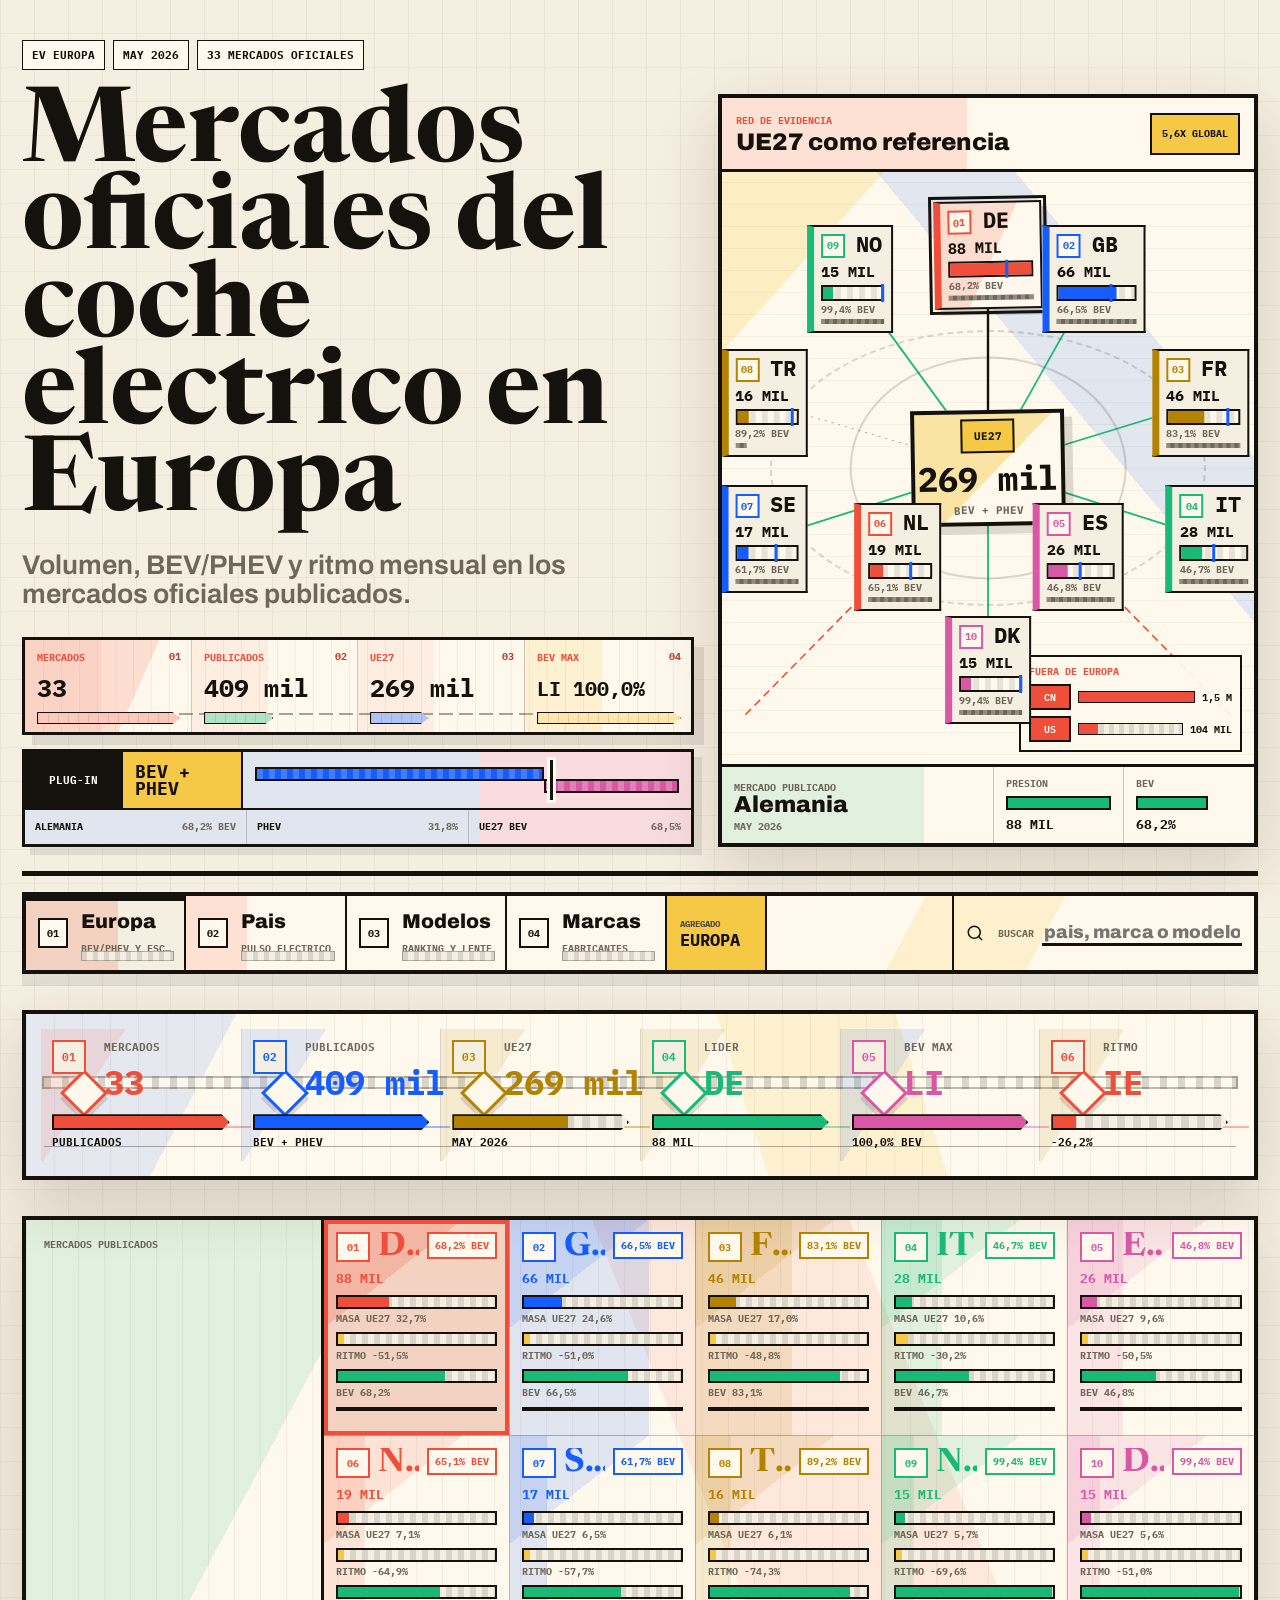
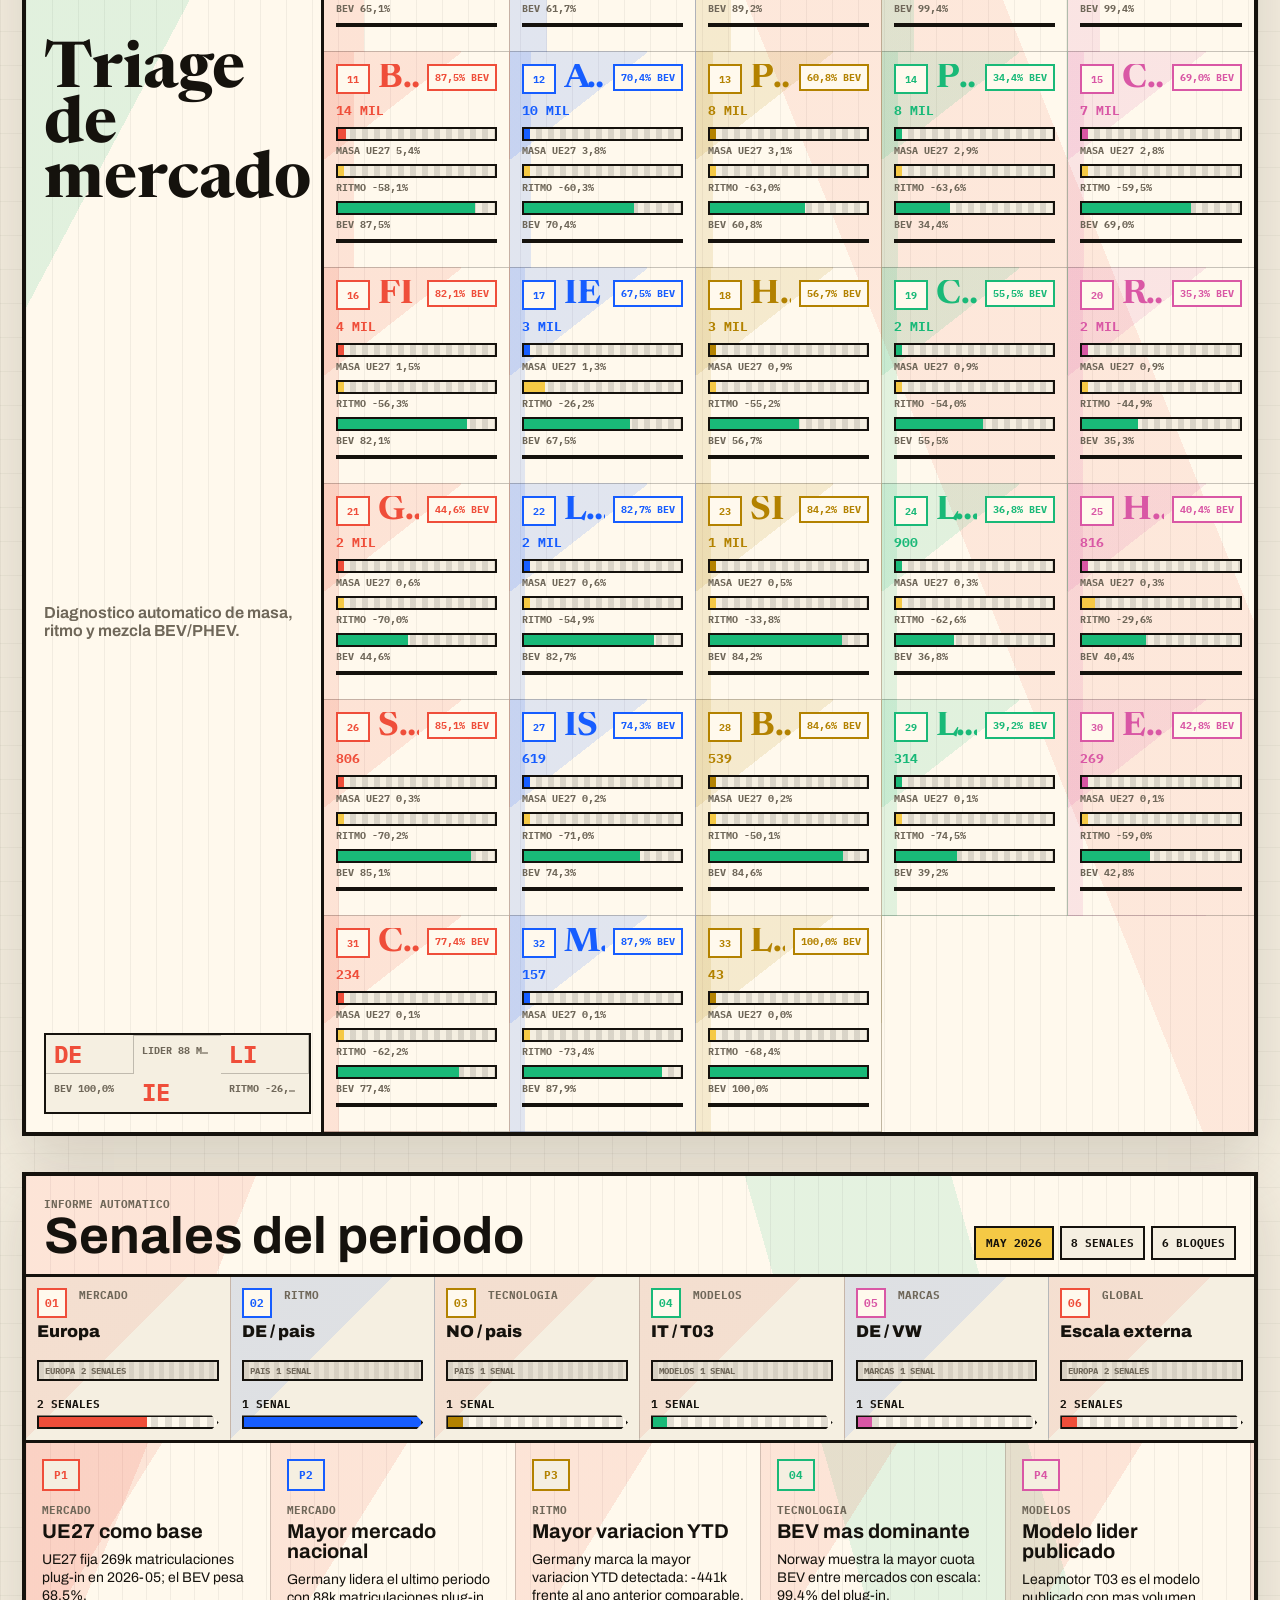
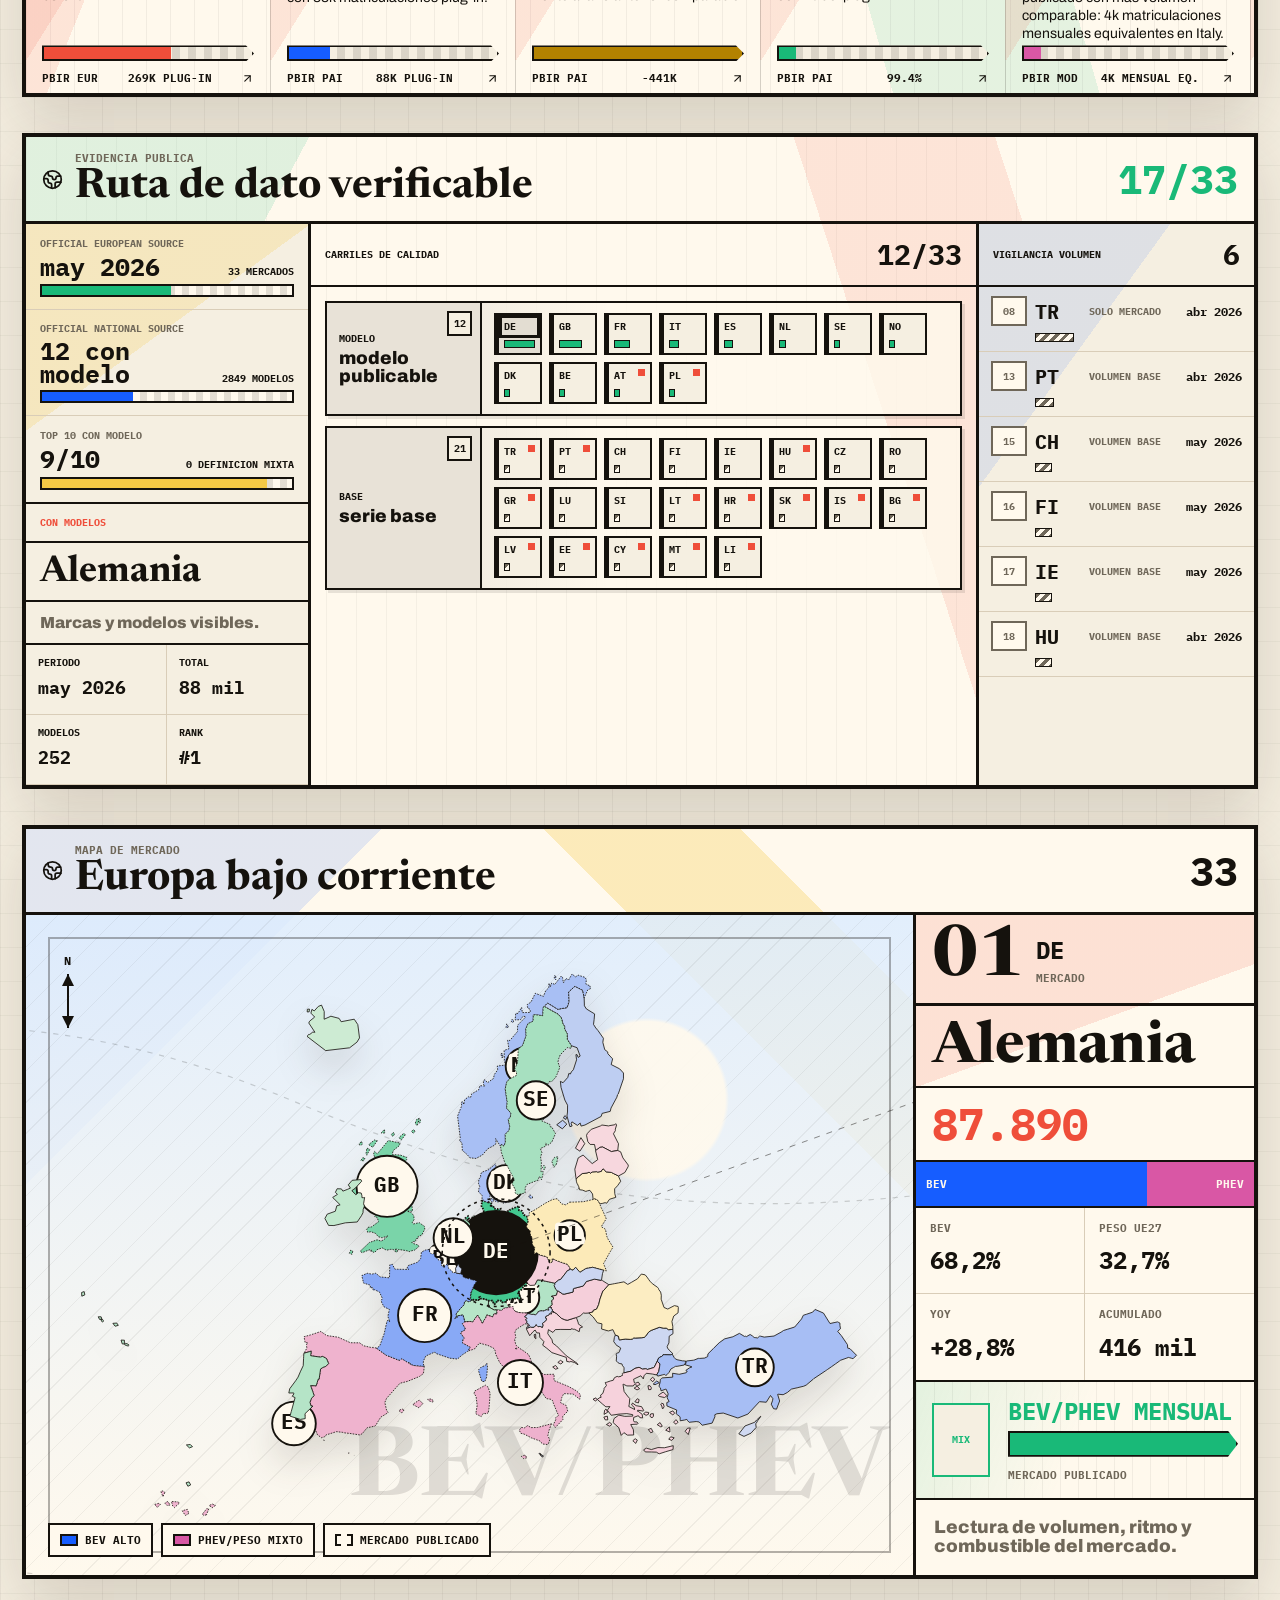
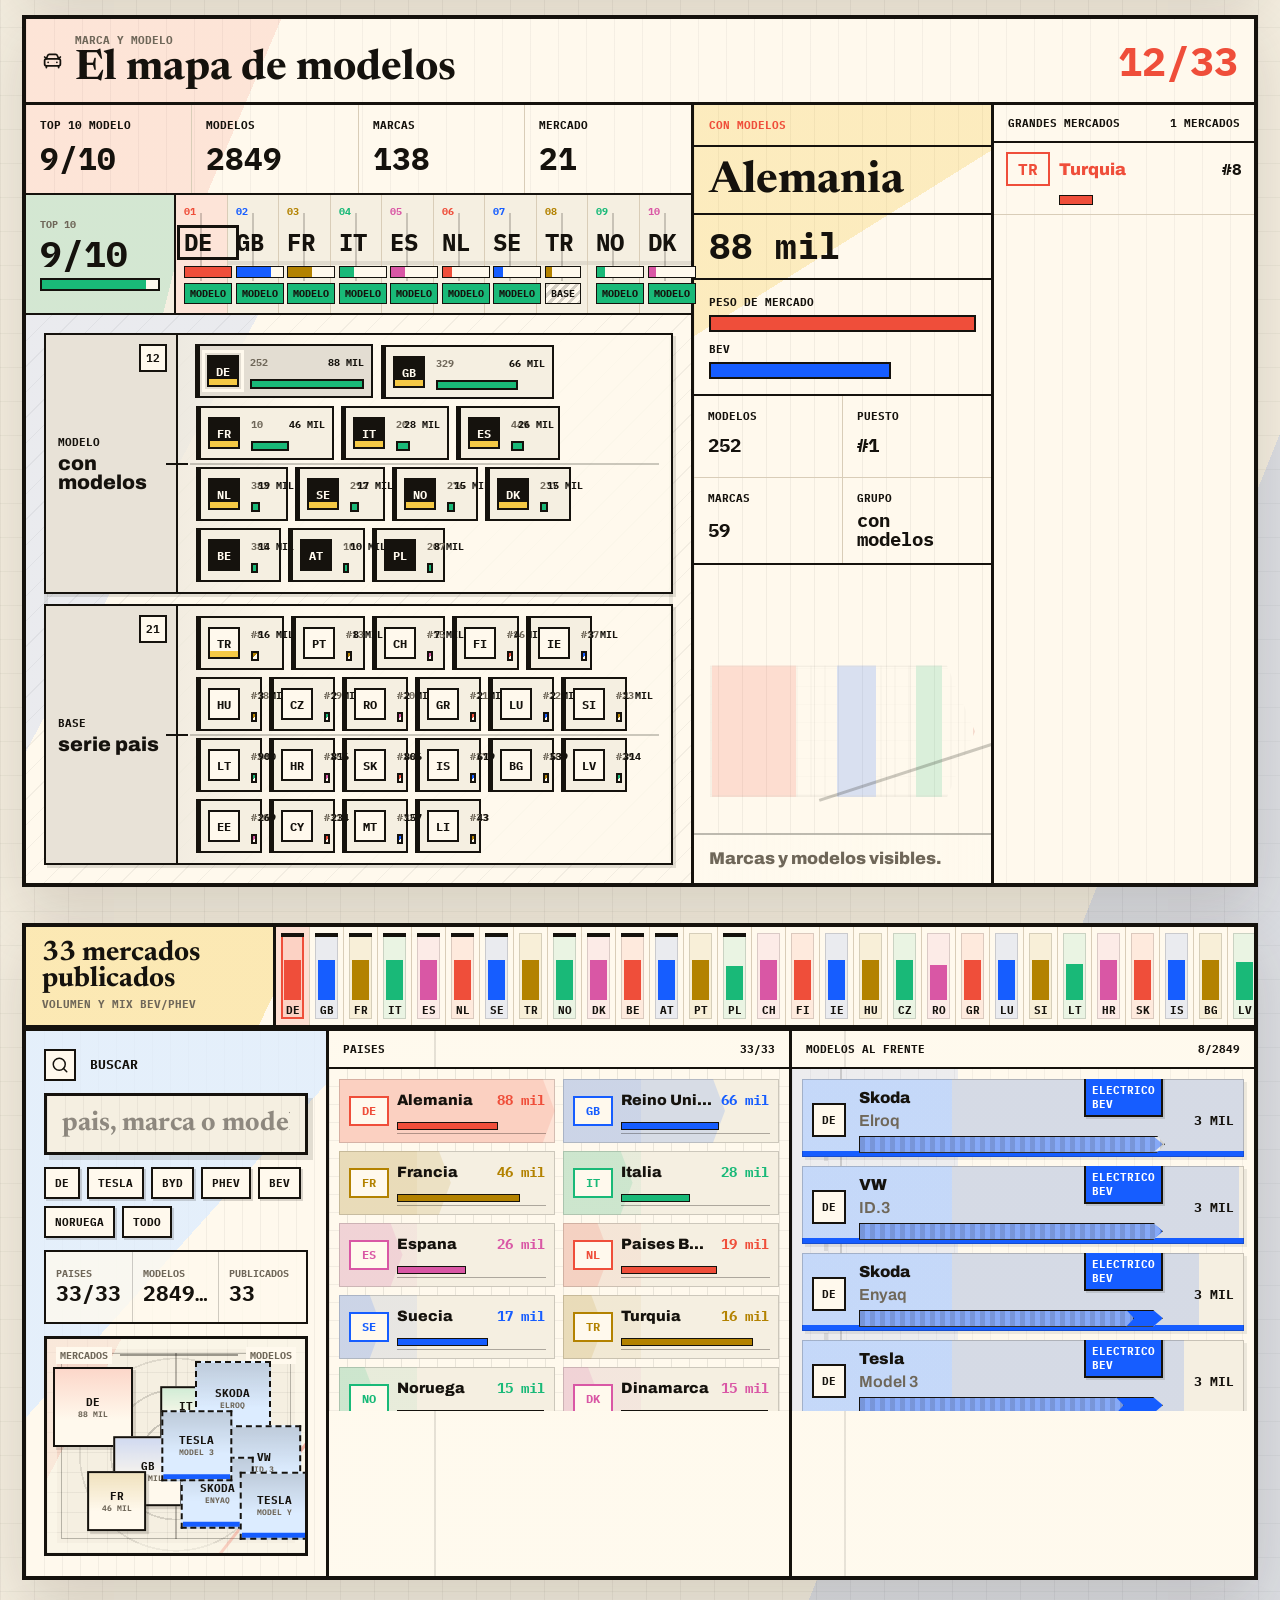
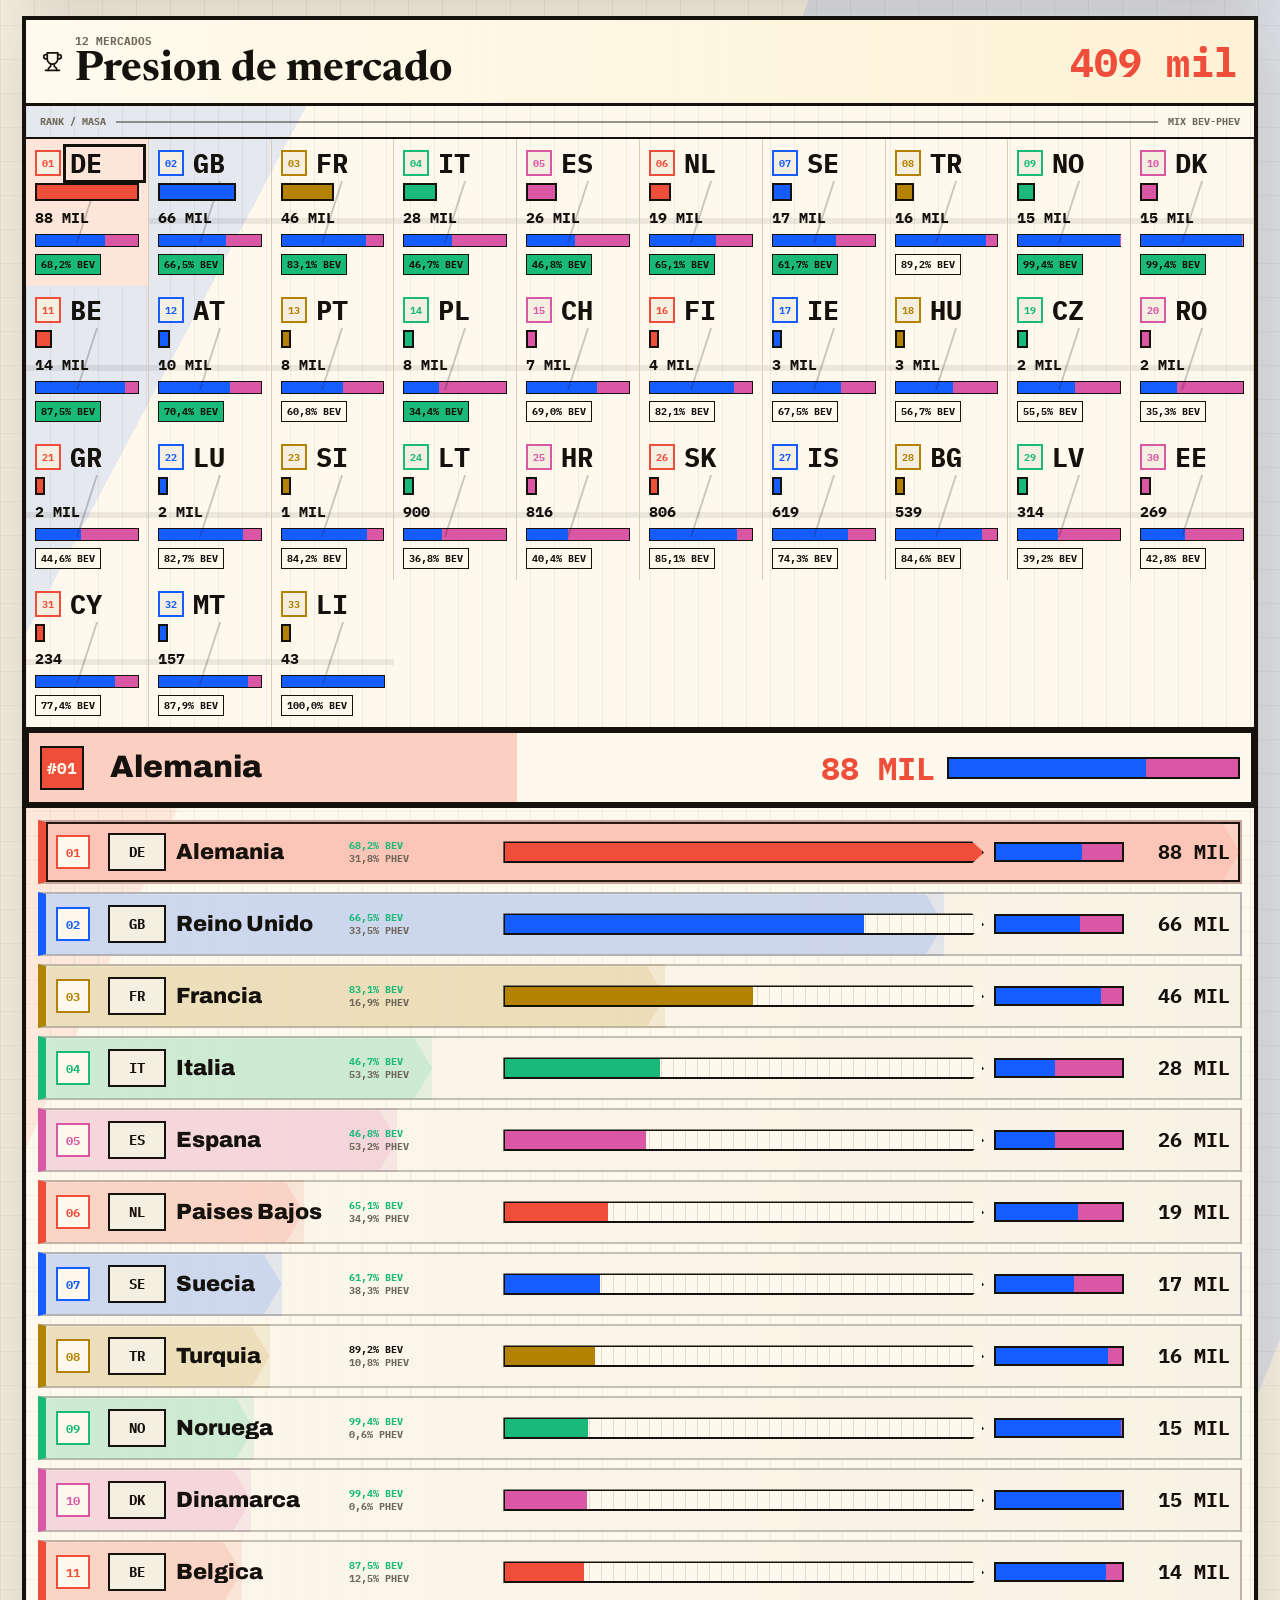
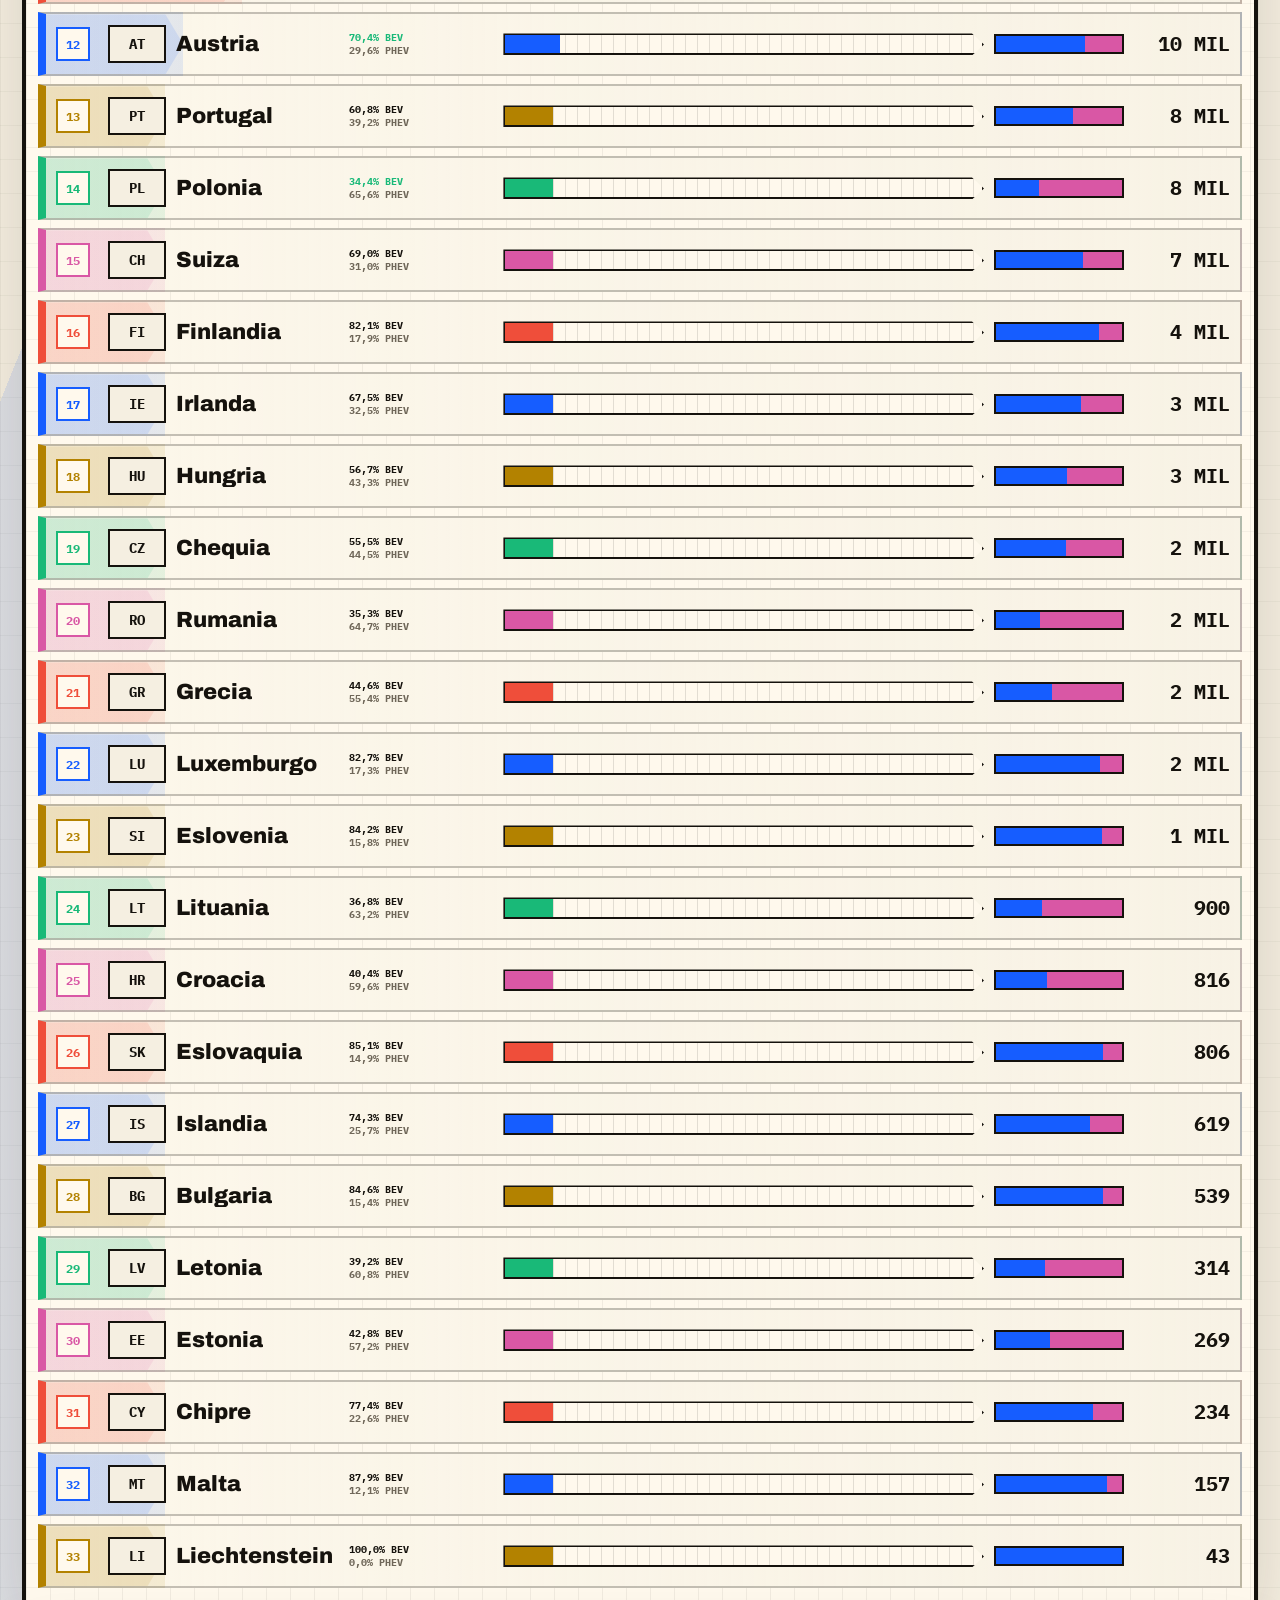
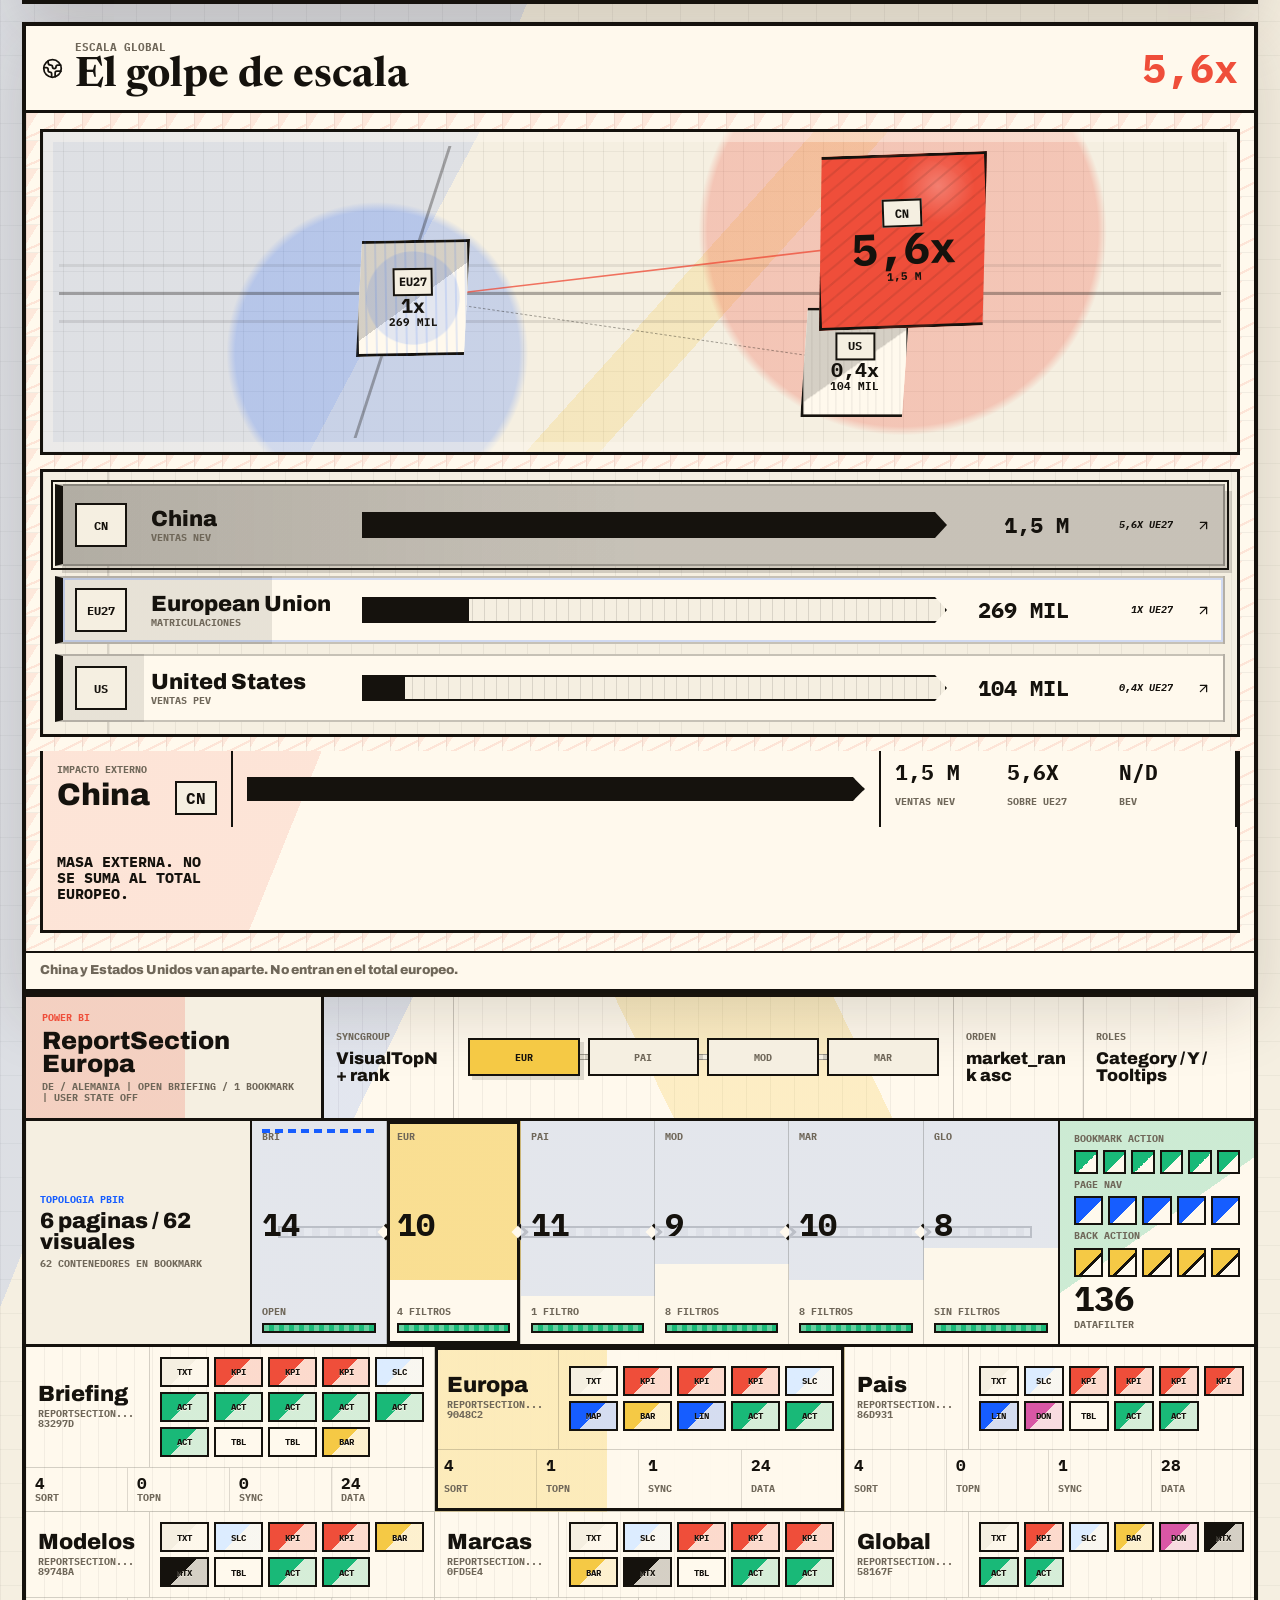
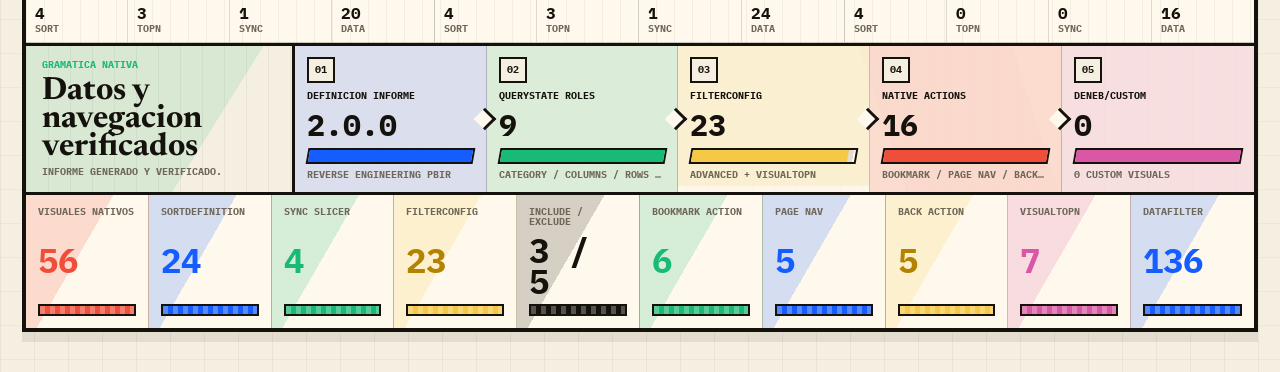
==== index.html @ 805c9f02 "Publish Electricos Europa verified static site" ====
<!doctype html>
<html lang="es">
  <head>
    <meta charset="UTF-8" />
    <meta name="viewport" content="width=device-width, initial-scale=1.0" />
    <meta
      name="description"
      content="Ranking visual de matriculaciones electricas en Europa por pais, marca, modelo y combustible."
    />
    <link rel="icon" type="image/svg+xml" href="/favicon.svg" />
    <title>Electricos Europa</title>
    <script type="module" crossorigin src="/assets/index-ty4TFEFK.js"></script>
    <link rel="stylesheet" crossorigin href="/assets/index-CCgCZ5C-.css">
  </head>
  <body>
    <div id="root"></div>
  </body>
</html>
---- assets/index-CCgCZ5C-.css ----
@import "https://fonts.googleapis.com/css2?family=Archivo:wdth,wght@78,400;88,650;100,850&family=IBM+Plex+Mono:wght@500;650&family=Newsreader:opsz,wght@6..72,700&display=swap";:root{--lightningcss-light:initial;--lightningcss-dark: ;color-scheme:light;--paper:#f5efe1;--paper-strong:#fff9ed;--ink:#15120d;--muted:#6f6759;--line:#d9cdb8;--red:#ef4e3a;--blue:#165dff;--yellow:#f5c945;--green:#19b978;--pink:#d957a5;--sky:#dcecff;--shadow:0 22px 60px #2f221229}*{box-sizing:border-box}html,body,#root{min-height:100%}html,body{overflow-x:hidden}body{background:linear-gradient(112deg, transparent 0 57%, #165dff1c 57% 74%, transparent 74%), linear-gradient(90deg, #15120d0d 1px, transparent 1px), linear-gradient(0deg, #15120d0a 1px, transparent 1px), var(--paper);min-width:320px;color:var(--ink);-webkit-font-smoothing:antialiased;background-size:auto,34px 34px,34px 34px,auto;margin:0;font-family:Archivo,Segoe UI,sans-serif}button,input{color:inherit;font:inherit}button{border-radius:0}.infographicShell{width:min(100%,1760px);margin:0 auto;padding:22px;overflow-x:hidden}.productNav{z-index:20;border:4px solid var(--ink);background:linear-gradient(90deg, #ef4e3a24 0 18%, transparent 18%), linear-gradient(118deg, transparent 0 71%, #f5c94533 71% 82%, transparent 82%), var(--paper-strong);grid-template-columns:minmax(420px,.94fr) minmax(240px,.42fr) minmax(300px,.42fr);gap:0;margin:16px 0 18px;display:grid;position:sticky;top:0;box-shadow:0 12px #15120d14}.viewSwitch,.drillPath,.navSearch{min-width:0}.viewSwitch{grid-template-columns:repeat(4,minmax(0,1fr));display:grid}.viewSwitch button,.drillPath button{border:0;border-right:2px solid var(--ink);cursor:pointer;text-align:left;background:0 0;min-width:0;position:relative}.viewSwitch button{grid-template:"num label""num brief"/34px minmax(0,1fr);align-items:center;gap:2px 9px;min-height:74px;padding:11px 12px;display:grid}.viewSwitch button:after{content:"";background:repeating-linear-gradient(90deg, #15120d1f 0 5px, transparent 5px 11px), var(--paper);border:1px solid #15120d47;height:8px;position:absolute;bottom:9px;left:55px;right:10px}.viewSwitch button.isActive{background:linear-gradient(90deg, color-mix(in srgb, var(--red) 18%, transparent) 0 58%, transparent 58%), var(--paper)}.viewSwitch button.isActive:before{content:"";background:currentColor;height:5px;position:absolute;top:0;left:0;right:0}.viewSwitch span,.viewSwitch small,.drillPath button,.navSearch span{letter-spacing:0;text-transform:uppercase;font-family:IBM Plex Mono,monospace;font-size:10px;font-weight:650}.viewSwitch span{background:var(--paper-strong);border:2px solid;grid-area:num;place-items:center;width:30px;height:30px;display:grid}.viewSwitch strong{text-overflow:ellipsis;white-space:nowrap;grid-area:label;font-size:20px;font-weight:850;line-height:.95;overflow:hidden}.viewSwitch small{color:var(--muted);text-overflow:ellipsis;white-space:nowrap;grid-area:brief;overflow:hidden}.drillPath{border-right:2px solid var(--ink);min-height:74px;display:flex;overflow-x:auto}.drillPath button{min-width:90px;max-width:210px;color:var(--muted);flex:none;align-content:center;gap:4px;padding:10px 25px 10px 13px;display:grid}.drillPath span,.drillPath strong{text-overflow:ellipsis;white-space:nowrap;min-width:0;overflow:hidden}.drillPath span{color:color-mix(in srgb, currentColor 74%, var(--paper));font-size:9px;line-height:1}.drillPath strong{color:currentColor;font-size:17px;font-weight:850;line-height:.95}.drillPath button:after{content:"";border-top:2px solid;border-right:2px solid;width:11px;height:11px;position:absolute;top:50%;right:8px;transform:translateY(-50%)rotate(45deg)}.drillPath button:last-child:after{display:none}.drillPath button.isCurrent{color:var(--ink);background:var(--yellow)}.navSearch{grid-template-columns:24px auto minmax(0,1fr);align-items:center;gap:8px;min-height:74px;padding:11px 12px;display:grid}.navSearch span{color:var(--muted)}.navSearch input{border:0;border-bottom:3px solid var(--ink);background:0 0;outline:0;width:100%;min-width:0;font-size:18px;font-weight:850}.nativeReportPlane{border:4px solid var(--ink);background:linear-gradient(116deg, color-mix(in srgb, var(--blue) 12%, transparent) 0 23%, transparent 23%), linear-gradient(64deg, transparent 0 62%, color-mix(in srgb, var(--yellow) 24%, transparent) 62% 75%, transparent 75%), repeating-linear-gradient(90deg, #15120d0e 0 1px, transparent 1px 24px), var(--paper-strong);grid-template-columns:minmax(260px,.32fr) minmax(620px,1fr);grid-template-areas:"lead rail""topology topology""grammar grammar""contract contract";gap:0;margin:0 0 18px;display:grid;overflow:hidden;box-shadow:0 10px #15120d14}.nativePlaneLead,.nativePlaneRail,.nativeTopology,.nativeGrammarChain,.nativeContractGrid{min-width:0}.nativePlaneLead{border-right:3px solid var(--ink);background:linear-gradient(90deg, color-mix(in srgb, var(--red) 19%, transparent) 0 54%, transparent 54%), var(--paper);grid-area:lead;align-content:center;gap:5px;min-height:118px;padding:14px 16px;display:grid}.nativePlaneLead span,.nativePlaneLead small,.nativePlaneRail span,.nativePlaneRail b,.nativeMetric span{letter-spacing:0;text-transform:uppercase;font-family:IBM Plex Mono,monospace;font-size:10px;font-weight:650}.nativePlaneLead span{color:var(--red)}.nativePlaneLead strong{overflow-wrap:anywhere;font-size:25px;font-weight:850;line-height:.94}.nativePlaneLead small{overflow-wrap:anywhere;color:var(--muted);line-height:1.15}.nativePlaneRail{grid-area:rail;grid-template-columns:minmax(120px,.26fr) minmax(180px,1fr) minmax(120px,.26fr) minmax(150px,.34fr);gap:0;display:grid}.nativePlaneRail>div{border-right:1px solid #15120d38;align-content:center;gap:7px;min-width:0;min-height:118px;padding:12px;display:grid}.nativePlaneRail>div:last-child{border-right:0}.nativePlaneRail span{color:var(--muted)}.nativePlaneRail strong{overflow-wrap:anywhere;white-space:normal;font-size:17px;font-weight:850;line-height:1}.nativePlaneRail>i{border-right:1px solid #15120d38;grid-template-columns:repeat(4,minmax(0,1fr));align-items:center;gap:8px;min-width:0;min-height:118px;padding:12px 14px;font-style:normal;display:grid;position:relative}.nativePlaneRail>i:before{content:"";background:repeating-linear-gradient(90deg, #15120d29 0 6px, transparent 6px 14px), var(--paper);border:1px solid #15120d5c;height:4px;position:absolute;top:50%;left:18px;right:18px;transform:translateY(-50%)}.nativePlaneRail b{z-index:1;border:2px solid var(--ink);background:var(--paper);min-height:38px;color:var(--muted);place-items:center;display:grid;position:relative}.nativePlaneRail b.isActive{background:var(--yellow);color:var(--ink);box-shadow:4px 4px #15120d21}.nativeTopology{border-top:3px solid var(--ink);background:linear-gradient(90deg, #15120d0d 0 1px, transparent 1px 26px), linear-gradient(0deg, #15120d0a 0 1px, transparent 1px 24px), var(--paper);grid-area:topology;grid-template-columns:minmax(220px,.28fr) minmax(420px,1fr) minmax(190px,.24fr);grid-template-areas:"topologyLead topologyTrack topologyActions""topologyMatrix topologyMatrix topologyMatrix";display:grid}.topologyLead,.topologyActions{align-content:center;min-width:0;min-height:122px;padding:13px 14px;display:grid}.topologyLead{border-right:2px solid var(--ink);grid-area:topologyLead;gap:6px}.topologyLead span,.topologyLead small,.topologyActions span,.topologyActions small,.topologyNode span,.topologyNode small{min-width:0;color:var(--muted);letter-spacing:0;text-transform:uppercase;font-family:IBM Plex Mono,monospace;font-size:10px;font-weight:650;line-height:1.05}.topologyLead span{color:var(--blue)}.topologyLead strong{overflow-wrap:anywhere;font-size:22px;font-weight:850;line-height:.95}.topologyTrack{border-right:2px solid var(--ink);grid-area:topologyTrack;grid-template-columns:repeat(auto-fit,minmax(76px,1fr));gap:0;min-width:0;min-height:122px;display:grid;position:relative}.topologyTrack:before{content:"";border:2px solid var(--ink);background:repeating-linear-gradient(90deg, #15120d2e 0 8px, transparent 8px 16px), var(--paper-strong);height:8px;position:absolute;top:50%;left:26px;right:26px;transform:translateY(-50%)}.topologyNode{--page-fill:50%;z-index:1;background:linear-gradient(180deg, color-mix(in srgb, var(--blue) 11%, transparent) 0 var(--page-fill), transparent var(--page-fill)), #fff9edcc;border-right:1px solid #15120d33;grid-template-rows:auto 1fr auto 10px;gap:5px;min-width:0;min-height:122px;padding:11px 10px;display:grid;position:relative}.topologyNode:last-child{border-right:0}.topologyNode.isActive{background:linear-gradient(180deg, color-mix(in srgb, var(--yellow) 54%, transparent) 0 var(--page-fill), transparent var(--page-fill)), var(--paper-strong);box-shadow:inset 0 0 0 3px var(--ink)}.topologyNode.isOpen:before{content:"";background:repeating-linear-gradient(90deg, var(--blue) 0 8px, transparent 8px 13px);height:4px;position:absolute;top:8px;left:10px;right:10px}.topologyNode strong{color:var(--ink);align-self:center;font-family:IBM Plex Mono,monospace;font-size:32px;font-weight:650;line-height:.9}.topologyNode i{border:2px solid var(--ink);background:repeating-linear-gradient(90deg, #fff9ed57 0 5px, transparent 5px 10px), var(--green);width:100%;height:10px;display:block}.topologyNode b{z-index:2;border-top:3px solid var(--ink);border-right:3px solid var(--ink);background:var(--paper-strong);width:12px;height:12px;position:absolute;top:50%;right:-6px;transform:translateY(-50%)rotate(45deg)}.topologyActions{background:linear-gradient(145deg, color-mix(in srgb, var(--green) 22%, transparent) 0 48%, transparent 48%), var(--paper-strong);grid-area:topologyActions;gap:6px}.topologyActions>div{grid-template-columns:repeat(auto-fit,minmax(14px,1fr));align-items:center;gap:5px;display:grid}.topologyActions i{aspect-ratio:1;border:2px solid var(--ink);background:linear-gradient(135deg, var(--green) 0 55%, var(--paper-strong) 55% 100%);display:block}.topologyActions .isNavigation i{background:linear-gradient(135deg, var(--blue) 0 55%, var(--paper-strong) 55% 100%)}.topologyActions .isBack i{background:linear-gradient(135deg, var(--yellow) 0 55%, var(--ink) 55% 63%, var(--paper-strong) 63% 100%)}.topologyActions strong{font-family:IBM Plex Mono,monospace;font-size:34px;font-weight:650;line-height:.92}.topologyMatrix{border-top:3px solid var(--ink);background:repeating-linear-gradient(90deg, #15120d0d 0 1px, transparent 1px 18px), var(--paper-strong);grid-area:topologyMatrix;grid-template-columns:repeat(3,minmax(0,1fr));display:grid}.topologyMatrixRow{border-bottom:1px solid #15120d38;border-right:1px solid #15120d38;grid-template-columns:minmax(124px,.4fr) minmax(180px,1fr);grid-template-areas:"label stack""signals signals";min-width:0;display:grid}.topologyMatrixRow:nth-child(3n){border-right:0}.topologyMatrixRow.isActive{background:linear-gradient(90deg, color-mix(in srgb, var(--yellow) 30%, transparent) 0 42%, transparent 42%), #fff9edf0;box-shadow:inset 0 0 0 3px var(--ink)}.matrixPageLabel{border-right:1px solid #15120d2e;grid-area:label;align-content:center;gap:4px;min-width:0;min-height:82px;padding:10px 12px;display:grid}.matrixPageLabel strong{overflow-wrap:anywhere;font-size:22px;font-weight:850;line-height:.95}.matrixPageLabel span,.matrixSignals span{overflow-wrap:anywhere;min-width:0;color:var(--muted);letter-spacing:0;text-transform:uppercase;font-family:IBM Plex Mono,monospace;font-size:10px;font-weight:650;line-height:1.05}.matrixVisualStack{grid-area:stack;grid-template-columns:repeat(auto-fit,minmax(40px,1fr));align-content:center;gap:5px;min-width:0;min-height:82px;padding:10px;display:grid}.matrixVisualStack i{--atom-color:var(--ink);border:2px solid var(--ink);background:linear-gradient(135deg, var(--atom-color) 0 48%, color-mix(in srgb, var(--atom-color) 18%, var(--paper-strong)) 48% 100%);min-width:0;min-height:30px;color:var(--ink);letter-spacing:0;text-shadow:0 1px #fff9ed9e;place-items:center;font-family:IBM Plex Mono,monospace;font-size:9px;font-style:normal;font-weight:650;line-height:1;display:grid}.matrixSignals{border-top:1px solid #15120d2e;grid-area:signals;grid-template-columns:repeat(4,minmax(0,1fr));gap:0;display:grid}.matrixSignals span{border-right:1px solid #15120d24;gap:2px;min-width:0;padding:8px 9px;display:grid}.matrixSignals span:last-child{border-right:0}.matrixSignals b{color:var(--ink);font-size:16px;line-height:.95}.nativeGrammarChain{border-top:3px solid var(--ink);background:linear-gradient(122deg, #19b97821 0 18%, transparent 18%), linear-gradient(72deg, transparent 0 69%, #ef4e3a1f 69% 81%, transparent 81%), repeating-linear-gradient(90deg, #15120d0d 0 1px, transparent 1px 22px), var(--paper);grid-area:grammar;grid-template-columns:minmax(240px,.28fr) minmax(0,1fr);display:grid}.grammarLead{border-right:3px solid var(--ink);align-content:center;gap:6px;min-width:0;min-height:132px;padding:14px 16px;display:grid}.grammarLead span,.grammarLead small,.grammarStep span,.grammarStep b,.grammarStep small{min-width:0;color:var(--muted);letter-spacing:0;text-transform:uppercase;font-family:IBM Plex Mono,monospace;font-size:10px;font-weight:650;line-height:1.05}.grammarLead span{color:var(--green)}.grammarLead strong{margin:0;font-family:Newsreader,serif;font-size:32px;line-height:.88}.grammarFlow{grid-template-columns:repeat(5,minmax(0,1fr));min-width:0;display:grid}.grammarStep{--grammar-color:var(--blue);background:linear-gradient(180deg, color-mix(in srgb, var(--grammar-color) 15%, transparent) 0 var(--grammar-fill), transparent var(--grammar-fill)), #fff9edc7;border-right:1px solid #15120d38;grid-template-rows:28px auto 1fr 16px auto;gap:6px;min-width:0;min-height:132px;padding:11px 12px;display:grid;position:relative}.grammarStep:last-child{border-right:0}.grammarStep:after{content:"";z-index:2;border-top:3px solid var(--ink);border-right:3px solid var(--ink);background:var(--paper-strong);width:13px;height:13px;position:absolute;top:50%;right:-7px;transform:translateY(-50%)rotate(45deg)}.grammarStep:last-child:after{display:none}.grammarStep.tone-blue{--grammar-color:var(--blue)}.grammarStep.tone-green{--grammar-color:var(--green)}.grammarStep.tone-yellow{--grammar-color:var(--yellow)}.grammarStep.tone-red{--grammar-color:var(--red)}.grammarStep.tone-pink{--grammar-color:var(--pink)}.grammarStep span{background:var(--paper);width:28px;height:26px;color:var(--ink);border:2px solid;place-items:center;display:grid}.grammarStep b{color:var(--ink)}.grammarStep strong{color:var(--ink);overflow-wrap:anywhere;align-self:center;font-family:IBM Plex Mono,monospace;font-size:30px;font-weight:650;line-height:.9}.grammarStep i{border:2px solid var(--ink);background:repeating-linear-gradient(90deg, #15120d1f 0 7px, transparent 7px 14px), var(--paper-strong);height:16px;display:block;transform:skew(-10deg)}.grammarStep i em{width:var(--grammar-fill);background:var(--grammar-color);height:100%;display:block}.grammarStep small{text-overflow:ellipsis;white-space:nowrap;overflow:hidden}.nativeContractGrid{border-top:3px solid var(--ink);grid-area:contract;grid-template-columns:repeat(10,minmax(0,1fr));display:grid}.nativeMetric{--metric-color:var(--red);background:linear-gradient(120deg, color-mix(in srgb, var(--metric-color) 18%, transparent) 0 44%, transparent 44%), var(--paper-strong);border-right:1px solid #15120d38;grid-template-rows:auto 1fr 12px;gap:7px;min-width:0;min-height:118px;padding:12px;display:grid;position:relative}.nativeMetric:last-child{border-right:0}.nativeMetric.tone-blue{--metric-color:var(--blue)}.nativeMetric.tone-green{--metric-color:var(--green)}.nativeMetric.tone-yellow{--metric-color:var(--yellow)}.nativeMetric.tone-pink{--metric-color:var(--pink)}.nativeMetric.tone-ink{--metric-color:var(--ink)}.nativeMetric span{overflow-wrap:anywhere;min-width:0;color:var(--muted);line-height:1.05}.nativeMetric strong{align-self:center;font-family:IBM Plex Mono,monospace;font-size:34px;font-weight:650;line-height:.92}.nativeMetric i{border:2px solid var(--ink);background:repeating-linear-gradient(90deg, #fff9ed47 0 5px, transparent 5px 10px), var(--metric-color);width:100%;height:12px}.viewStage{gap:18px;display:grid}.viewStage>*{min-width:0}.countryStudy{grid-template-columns:1fr;align-items:stretch;gap:18px;display:grid}.countryStudy .countryFocus,.countryStudy .countryBrandContext,.countryStudy .countryRouteConsole,.countryStudy .marketPulse{margin-top:0}.countryStudy .marketPulse{grid-template-columns:minmax(220px,.28fr) minmax(0,1fr) minmax(210px,.26fr)}.countryBrandContext{border:4px solid var(--ink);background:linear-gradient(112deg, color-mix(in srgb, var(--green) 14%, transparent) 0 19%, transparent 19%), linear-gradient(72deg, transparent 0 66%, color-mix(in srgb, var(--yellow) 22%, transparent) 66% 78%, transparent 78%), var(--paper-strong);grid-template-columns:minmax(230px,.26fr) minmax(260px,1fr) minmax(310px,.42fr) minmax(220px,.3fr);gap:0;display:grid;box-shadow:0 10px #15120d14}.countryBrandContext>div{border-right:2px solid var(--ink);min-width:0;padding:12px 14px}.countryBrandContext>div:last-child{border-right:0}.countryBrandContext span,.countryBrandContext b{letter-spacing:0;text-transform:uppercase;font-family:IBM Plex Mono,monospace;font-size:10px;font-weight:650}.countryBrandContext>div:first-child{grid-template-columns:minmax(0,1fr) auto;align-content:center;gap:4px 10px;display:grid}.countryBrandContext>div:first-child span{color:var(--muted);grid-column:1/-1}.countryBrandContext>div:first-child strong{text-overflow:ellipsis;white-space:nowrap;font-size:clamp(24px,2.2vw,36px);font-weight:850;line-height:.95;overflow:hidden}.countryBrandContext>div:first-child b{border:2px solid var(--ink);background:var(--paper);place-items:center;width:34px;height:34px;display:grid}.brandContextRail{align-content:center;gap:8px;display:grid}.brandContextRail i,.brandContextRail em{border:2px solid var(--ink);height:13px;display:block}.brandContextRail i{background:linear-gradient(90deg, var(--red) 0 var(--brand-share), transparent var(--brand-share)), repeating-linear-gradient(90deg, #15120d24 0 4px, transparent 4px 10px), var(--paper)}.brandContextRail em{background:linear-gradient(90deg, var(--blue) 0 var(--brand-bev), var(--pink) var(--brand-bev) 100%), var(--paper)}.brandContextStats,.brandContextSplit{align-content:center;gap:8px;display:grid}.brandContextStats{grid-template-columns:repeat(3,minmax(0,1fr))}.brandContextStats span,.brandContextSplit span{min-width:0;color:var(--muted);gap:3px;display:grid}.brandContextStats b,.brandContextSplit span{color:var(--ink)}.brandContextStats b{text-overflow:ellipsis;white-space:nowrap;font-family:Archivo,sans-serif;font-size:21px;font-weight:850;line-height:.95;overflow:hidden}.countryRouteConsole{border:4px solid var(--ink);background:linear-gradient(118deg, #165dff1f 0 18%, transparent 18%), linear-gradient(90deg, #15120d0d 1px, transparent 1px), var(--paper-strong);background-size:auto,22px 22px,auto;grid-template-columns:minmax(190px,.22fr) minmax(260px,.38fr) minmax(360px,1fr);display:grid;overflow:hidden;box-shadow:0 10px #15120d14}.countryRouteHead,.countryPowerSwitch,.countryRouteButtons{border-right:2px solid var(--ink);min-width:0;padding:12px 14px}.countryRouteButtons{border-right:0}.countryRouteHead{grid-template-columns:minmax(0,1fr) auto;align-content:center;gap:6px 10px;display:grid}.countryRouteHead span,.countryRouteHead b,.countryPowerButton span,.countryPowerButton b,.countryRouteButton span,.countryRouteButton b{letter-spacing:0;text-transform:uppercase;font-family:IBM Plex Mono,monospace;font-size:10px;font-weight:650}.countryRouteHead span{color:var(--muted);grid-column:1/-1}.countryRouteHead strong{color:var(--ink);font-size:34px;font-weight:850;line-height:.9}.countryRouteHead b{border:2px solid var(--ink);background:var(--paper);place-items:center;min-width:78px;min-height:32px;display:grid}.countryRouteConsole.isSeriesOnly .countryRouteHead b{color:var(--pink)}.countryPowerSwitch,.countryRouteButtons{grid-template-columns:1fr 1fr;gap:10px;display:grid}.countryPowerButton,.countryRouteButton{border:2px solid var(--ink);background:linear-gradient(90deg, color-mix(in srgb, currentColor 14%, transparent) 0 var(--route-fill), transparent var(--route-fill)), var(--paper);cursor:pointer;min-width:0;min-height:86px;font:inherit;text-align:left;align-content:center;gap:7px;display:grid;position:relative;overflow:hidden}.countryPowerButton{padding:10px 12px}.countryPowerButton.bev{color:var(--blue);--route-fill:var(--country-route-bev)}.countryPowerButton.phev{color:var(--pink);--route-fill:var(--country-route-phev)}.countryPowerButton.isSelected,.countryPowerButton:hover,.countryPowerButton:focus-visible,.countryRouteButton:hover,.countryRouteButton:focus-visible{outline-offset:2px;background:linear-gradient(90deg, color-mix(in srgb, currentColor 24%, transparent) 0 var(--route-fill), transparent var(--route-fill)), var(--paper-strong);outline:2px solid}.countryPowerButton i,.countryRouteButton i{width:var(--route-fill);border:2px solid var(--ink);background:currentColor;min-width:10px;height:12px;display:block}.countryPowerButton span,.countryPowerButton b{color:var(--ink)}.countryPowerButton b{font-size:16px}.countryRouteButton{--route-fill:0%;color:var(--green);padding:10px 14px}.countryRouteButton.models{--route-fill:var(--country-route-models)}.countryRouteButton.brand{color:var(--red);--route-fill:var(--country-route-brand)}.countryRouteButton:disabled{cursor:default;opacity:.58}.countryRouteButton:disabled:hover,.countryRouteButton:disabled:focus-visible{background:var(--paper);outline:0}.countryRouteButton strong{min-width:0;color:var(--ink);text-overflow:ellipsis;white-space:nowrap;font-size:26px;font-weight:850;line-height:.95;overflow:hidden}.countryRouteButton b{color:var(--muted)}.heroStrip{border-bottom:5px solid var(--ink);grid-template-columns:minmax(0,1fr) minmax(540px,.74fr);align-items:stretch;gap:24px;padding:18px 0 24px;display:grid}.heroStrip.isCompact{grid-template-columns:1fr;padding-bottom:18px}.heroStrip.isCompact .heroCopy{align-content:start;min-height:0;padding:26px 0 4px}.heroStrip.isCompact .heroCopy h1{max-width:940px;font-size:74px;line-height:.86}.heroStrip.isCompact .heroCopy p{max-width:700px;font-size:22px}.heroStrip.isCompact .heroMission{max-width:720px;margin-top:20px}.heroStrip.isCompact .powertrainGate{max-width:720px}.heroStrip.isCompact .heroVisual{display:none}.heroStrip.isCompact .atlasCore{width:108px;height:108px}.heroStrip.isCompact .heroNumber strong{font-size:48px}.heroKicker{flex-wrap:wrap;grid-column:1/-1;gap:8px;display:flex}.heroKicker span,.sectionHead p,.heroNumber small,.heroNumber span,.focusTop,.focusBottom small,.modelIntro span,.trainBadge,.worldRow small,.tapeHead,.modelShare,.finderRow span,.finderRow i,.finderRow strong{letter-spacing:0;text-transform:uppercase;font-family:IBM Plex Mono,monospace;font-size:11px;font-weight:650}.heroKicker span{border:1px solid var(--ink);background:var(--paper-strong);padding:7px 9px}.mobileViewRail{display:none}.heroCopy{align-content:end;min-height:520px;display:grid}.heroCopy h1{letter-spacing:0;max-width:980px;margin:0;font-family:Newsreader,serif;font-size:104px;font-weight:700;line-height:.84}.heroCopy p{max-width:740px;color:var(--muted);margin:20px 0 0;font-size:27px;font-weight:650;line-height:1.08}.heroMission{counter-reset:mission;border:3px solid var(--ink);background:linear-gradient(114deg, #ef4e3a29 0 19%, transparent 19%), repeating-linear-gradient(90deg, #15120d0e 0 1px, transparent 1px 18px), var(--paper-strong);grid-template-columns:repeat(4,minmax(0,1fr));width:min(100%,820px);margin-top:28px;display:grid;position:relative;overflow:hidden;box-shadow:10px 10px #15120d1a}.heroMission:before{content:"";background:repeating-linear-gradient(90deg,#15120d61 0 14px,#0000 14px 20px);height:2px;position:absolute;bottom:17px;left:14px;right:14px}.heroMission div{counter-increment:mission;background:linear-gradient(90deg, color-mix(in srgb, var(--red) 7%, transparent) 0 46%, transparent 46%);border-right:1px solid #15120d2e;grid-template-rows:auto 1fr 10px;gap:6px;min-height:92px;padding:11px 12px 10px;display:grid;position:relative}.heroMission div:before{content:"0" counter(mission);color:color-mix(in srgb, var(--red) 74%, var(--ink));font-family:IBM Plex Mono,monospace;font-size:10px;font-weight:650;position:absolute;top:10px;right:10px}.heroMission div:after{content:"";z-index:1;border:1px solid var(--ink);background:repeating-linear-gradient(90deg, #15120d1a 0 1px, transparent 1px 10px), color-mix(in srgb, var(--red) 28%, var(--paper-strong));clip-path:polygon(0 0,calc(100% - 8px) 0,100% 50%,calc(100% - 8px) 100%,0 100%);width:100%;height:10px;display:block;position:relative}.heroMission div:nth-child(2):after{background:repeating-linear-gradient(90deg, #15120d1a 0 1px, transparent 1px 10px), color-mix(in srgb, var(--green) 34%, var(--paper-strong));width:48%}.heroMission div:nth-child(3):after{background:repeating-linear-gradient(90deg, #15120d1a 0 1px, transparent 1px 10px), color-mix(in srgb, var(--blue) 34%, var(--paper-strong));width:40%}.heroMission div:nth-child(4):after{background:repeating-linear-gradient(90deg, #15120d1a 0 1px, transparent 1px 10px), color-mix(in srgb, var(--yellow) 38%, var(--paper-strong))}.heroMission div:last-child{background:linear-gradient(90deg, color-mix(in srgb, var(--yellow) 16%, transparent) 0 46%, transparent 46%);border-right:0}.heroMission span,.heroMission strong{font-family:IBM Plex Mono,monospace;font-weight:650}.heroMission span{color:var(--red);text-transform:uppercase;font-size:10px}.heroMission strong{z-index:1;color:var(--ink);text-overflow:ellipsis;white-space:nowrap;align-self:center;font-size:25px;line-height:.95;position:relative;overflow:hidden}.heroMission div:last-child strong{white-space:normal;font-size:20px;line-height:1.05}.powertrainGate{border:3px solid var(--ink);background:linear-gradient(90deg, color-mix(in srgb, var(--blue) 13%, transparent) 0 var(--gate-bev), color-mix(in srgb, var(--pink) 18%, transparent) var(--gate-bev) 100%), var(--paper-strong);grid-template-columns:minmax(86px,.22fr) minmax(120px,.24fr) minmax(180px,1fr);align-items:stretch;gap:0;width:min(100%,820px);margin-top:14px;display:grid;overflow:hidden;box-shadow:8px 8px #15120d17}.gateTag,.powertrainGate>strong,.gateReadout span{letter-spacing:0;text-transform:uppercase;min-width:0;font-family:IBM Plex Mono,monospace;font-weight:650}.gateTag{border-right:2px solid var(--ink);background:var(--ink);color:var(--paper-strong);place-items:center;font-size:11px;display:grid}.powertrainGate>strong{border-right:2px solid var(--ink);background:var(--yellow);align-content:center;padding:11px 12px;font-size:18px;line-height:.95;display:grid}.gateRail{align-content:center;min-height:54px;padding:11px 12px;display:grid;position:relative}.gateRail:before{content:"";top:8px;bottom:8px;left:var(--gate-eu);background:var(--ink);width:3px;box-shadow:0 0 0 3px var(--paper-strong);position:absolute}.gateRail i,.gateRail b{border:2px solid var(--ink);height:14px;display:block}.gateRail i{width:var(--gate-bev);background:repeating-linear-gradient(90deg, #fff9ed33 0 6px, transparent 6px 12px), var(--blue);min-width:12px}.gateRail b{width:calc(100% - var(--gate-bev));background:repeating-linear-gradient(90deg, #fff9ed40 0 6px, transparent 6px 12px), var(--pink);justify-self:end;min-width:12px;margin-top:-2px}.gateReadout{border-top:2px solid var(--ink);grid-column:1/-1;grid-template-columns:repeat(3,minmax(0,1fr));display:grid}.gateReadout span{min-height:34px;color:var(--muted);border-right:1px solid #15120d33;justify-content:space-between;align-items:center;gap:10px;padding:8px 10px;font-size:10px;line-height:1.05;display:flex}.gateReadout span:last-child{border-right:0}.gateReadout b{color:var(--ink);text-overflow:ellipsis;white-space:nowrap;overflow:hidden}.heroVisual{min-height:520px;position:relative}.evidenceConstellation{border:4px solid var(--ink);background:linear-gradient(132deg, color-mix(in srgb, var(--yellow) 25%, transparent) 0 19%, transparent 19%), linear-gradient(50deg, transparent 0 62%, color-mix(in srgb, var(--blue) 12%, transparent) 62% 74%, transparent 74%), repeating-linear-gradient(0deg, #15120d0b 0 1px, transparent 1px 22px), var(--paper-strong);height:100%;min-height:520px;box-shadow:var(--shadow);grid-template-rows:auto minmax(334px,1fr) auto;display:grid;position:relative;overflow:hidden}.constellationHeader{z-index:2;border-bottom:3px solid var(--ink);background:linear-gradient(90deg, color-mix(in srgb, var(--red) 14%, transparent) 0 46%, transparent 46%), var(--paper-strong);grid-template-columns:minmax(0,1fr) auto;align-items:center;gap:12px;min-height:74px;padding:12px 14px;display:grid;position:relative}.constellationHeader div{gap:4px;min-width:0;display:grid}.constellationHeader span,.constellationHeader b,.constellationNode span,.constellationNode b,.constellationNode small,.externalMassDock span,.externalMassDock strong,.externalMassDock b,.constellationReadout span,.constellationReadout small,.readoutGauge b{letter-spacing:0;text-transform:uppercase;font-family:IBM Plex Mono,monospace;font-size:10px;font-weight:650}.constellationHeader span{color:var(--red)}.constellationHeader strong{overflow-wrap:anywhere;font-size:24px;font-weight:850;line-height:.95}.constellationHeader b{border:2px solid var(--ink);background:var(--yellow);min-height:42px;color:var(--ink);white-space:nowrap;place-items:center;padding:8px 10px;display:grid}.constellationField{min-height:334px;position:relative;overflow:hidden}.constellationLinks{pointer-events:none;width:100%;height:100%;position:absolute;inset:0}.constellationLinks line{stroke:#15120d52;stroke-width:1.1px;vector-effect:non-scaling-stroke}.constellationLinks line.isRich{stroke:var(--green);stroke-width:1.8px}.constellationLinks line.isGate{stroke:var(--yellow);stroke-dasharray:5 4}.constellationLinks line.isBase,.constellationLinks line.isReady{stroke-dasharray:2 5}.constellationLinks line.isSelected{stroke:var(--ink);stroke-width:2.4px;stroke-dasharray:none}.constellationLinks line.isExternal{stroke:var(--red);stroke-dasharray:8 5;stroke-width:1.6px}.constellationRing{pointer-events:none;border:2px solid #15120d29;border-radius:50%;position:absolute;top:50%;left:50%;transform:translate(-50%,-50%)}.constellationRing.ringOne{aspect-ratio:1.24;width:52%}.constellationRing.ringTwo{aspect-ratio:1.58;border-style:dashed;width:82%}.constellationCore{z-index:2;border:4px solid var(--ink);background:linear-gradient(135deg, color-mix(in srgb, var(--yellow) 44%, transparent) 0 54%, transparent 54%), var(--paper-strong);place-items:center;width:154px;min-height:116px;display:grid;position:absolute;top:50%;left:50%;transform:translate(-50%,-50%)rotate(-1deg);box-shadow:8px 8px #15120d24}.constellationCore span,.constellationCore small{letter-spacing:0;text-transform:uppercase;font-family:IBM Plex Mono,monospace;font-size:11px;font-weight:650}.constellationCore span{border:2px solid var(--ink);background:var(--yellow);place-items:center;width:54px;height:34px;display:grid}.constellationCore strong{font-family:IBM Plex Mono,monospace;font-size:34px;font-weight:650;line-height:.9}.constellationCore small{color:var(--muted)}.constellationNode{left:var(--x);top:var(--y);z-index:3;width:var(--node-size);border:2px solid var(--ink);background:var(--paper);min-width:78px;min-height:76px;color:var(--tone,var(--red));cursor:pointer;text-align:left;border-left:7px solid;grid-template-rows:auto auto 16px auto;grid-template-columns:28px minmax(0,1fr);gap:4px 7px;padding:7px;transition:box-shadow .16s,transform .16s;display:grid;position:absolute;transform:translate(-50%,-50%)}.constellationNode:hover,.constellationNode.isSelected{background:linear-gradient(115deg, color-mix(in srgb, currentColor 17%, transparent) 0 52%, transparent 52%), var(--paper-strong);transform:translate(-50%,-50%)rotate(-1deg);box-shadow:6px 6px #15120d29}.constellationNode.isSelected{outline:3px solid var(--ink);outline-offset:2px}.constellationNode span{background:var(--paper-strong);color:currentColor;border:2px solid;place-items:center;width:24px;height:24px;display:grid}.constellationNode strong{min-width:0;color:var(--ink);text-overflow:ellipsis;font-family:IBM Plex Mono,monospace;font-size:22px;font-weight:650;line-height:.9;overflow:hidden}.constellationNode b{color:var(--ink);grid-column:1/-1;font-size:15px}.constellationNode i{border:2px solid var(--ink);background:repeating-linear-gradient(90deg, #15120d1a 0 6px, transparent 6px 12px), var(--paper-strong);grid-column:1/-1;height:16px;display:block;position:relative}.constellationNode i em{width:var(--market);background:currentColor;height:100%;display:block}.constellationNode i u{top:-3px;bottom:-3px;left:var(--bev);background:var(--blue);width:3px;text-decoration:none;position:absolute}.constellationNode small{color:var(--muted);grid-column:1/-1;line-height:1;position:relative}.constellationNode small:after{content:"";width:var(--model-gate);background:repeating-linear-gradient(90deg,#fff9ed40 0 4px,#0000 4px 8px),currentColor;height:5px;margin-top:4px;display:block}.constellationNode.isGate small:after{background:repeating-linear-gradient(135deg, var(--ink) 0 2px, var(--yellow) 2px 7px)}.externalMassDock{z-index:2;border:2px solid var(--ink);background:#fff9edeb;gap:6px;width:min(230px,42%);padding:8px;display:grid;position:absolute;bottom:12px;right:12px}.externalMassDock>span{color:var(--red)}.externalMassDock div{grid-template-columns:42px minmax(0,1fr) auto;align-items:center;gap:7px;min-width:0;display:grid}.externalMassDock strong{border:2px solid var(--ink);background:var(--red);min-height:26px;color:var(--paper-strong);place-items:center;display:grid}.externalMassDock i{border:1px solid var(--ink);background:linear-gradient(90deg, var(--red) 0 var(--global-mass), transparent var(--global-mass)), repeating-linear-gradient(90deg, #15120d1c 0 5px, transparent 5px 10px), var(--paper);height:12px;display:block}.externalMassDock b{color:var(--ink)}.constellationReadout{z-index:3;border-top:3px solid var(--ink);background:linear-gradient(90deg, color-mix(in srgb, currentColor 13%, transparent) 0 38%, transparent 38%), var(--paper-strong);color:var(--green);grid-template-columns:minmax(0,1fr) minmax(130px,.42fr) minmax(130px,.42fr);gap:0;display:grid;position:relative}.constellationReadout.isGate{color:#b38200}.constellationReadout.isBase,.constellationReadout.isReady{color:var(--red)}.constellationReadout>div{border-right:1px solid #15120d38;min-width:0;padding:10px 12px}.constellationReadout>div:last-child{border-right:0}.constellationReadout span,.constellationReadout small{color:var(--muted)}.constellationReadout strong{min-width:0;color:var(--ink);text-overflow:ellipsis;white-space:nowrap;font-size:23px;font-weight:850;line-height:.95;display:block;overflow:hidden}.readoutGauge{align-content:center;gap:6px;display:grid}.readoutGauge i{border:2px solid var(--ink);background:currentColor;height:14px;display:block}.readoutGauge b{color:var(--ink);font-size:13px}.marketAtlas{border:4px solid var(--ink);background:linear-gradient(135deg, #f5c9453d 0 20%, transparent 20%), linear-gradient(48deg, transparent 0 58%, #165dff1a 58% 64%, transparent 64%), repeating-linear-gradient(0deg, #15120d09 0 1px, transparent 1px 22px), var(--paper-strong);height:100%;min-height:520px;box-shadow:var(--shadow);grid-template-rows:auto auto repeat(10,minmax(0,1fr));gap:7px;padding:14px;display:grid;position:relative;overflow:hidden}.atlasCore{border:3px solid var(--ink);background:var(--paper-strong);grid-template-columns:60px minmax(0,1fr) auto;align-items:center;gap:10px;min-height:66px;padding:10px 12px;display:grid;box-shadow:6px 6px #15120d24}.atlasCore span{border:2px solid var(--ink);background:var(--yellow);place-items:center;min-height:42px;display:grid}.atlasCore span,.atlasCore small,.atlasNode span,.atlasAxis span,.atlasSplit{text-transform:uppercase;font-family:IBM Plex Mono,monospace;font-size:11px;font-weight:650}.atlasCore strong{font-family:IBM Plex Mono,monospace;font-size:38px;font-weight:650;line-height:.9}.atlasCore small{justify-self:end}.atlasAxis{min-height:26px;color:var(--muted);grid-template-columns:auto minmax(0,1fr) auto;align-items:center;gap:10px;display:grid}.atlasAxis i{background:#15120d5c;height:2px}.atlasNode{background:var(--paper);min-width:0;min-height:36px;color:var(--tone,var(--red));cursor:pointer;border:2px solid #15120dbd;border-left:6px solid;grid-template-columns:34px 44px minmax(76px,.54fr) minmax(116px,1fr) 52px 72px;align-items:center;gap:9px;padding:5px 8px;transition:background .16s,transform .16s;display:grid}.atlasNode:hover,.atlasNode.isSelected{background:linear-gradient(90deg, color-mix(in srgb, currentColor 14%, transparent) 0 var(--atlas-volume), transparent var(--atlas-volume)), var(--paper-strong);transform:translate(-2px)}.atlasRank,.atlasCode,.atlasValue{font-family:IBM Plex Mono,monospace;font-weight:650}.atlasRank{background:var(--paper-strong);color:currentColor;border:2px solid;place-items:center;width:28px;height:24px;display:grid}.atlasCode{color:var(--ink);text-align:center;font-size:17px}.atlasName{color:var(--ink);text-overflow:ellipsis;white-space:nowrap;font-size:14px;line-height:1;overflow:hidden}.atlasVolume{border:2px solid var(--ink);background:repeating-linear-gradient(90deg, #15120d14 0 7px, transparent 7px 14px), var(--paper-strong);height:16px;display:block}.atlasVolume em{width:var(--atlas-volume);background:currentColor;height:100%;display:block}.atlasSplit{border:1px solid var(--ink);background:var(--paper-strong);height:14px;display:flex}.atlasSplit i,.atlasSplit b{height:100%;display:block}.atlasSplit i{width:var(--atlas-bev);background:var(--blue)}.atlasSplit b{width:calc(100% - var(--atlas-bev));background:var(--pink)}.atlasValue{color:var(--ink);justify-self:end;font-size:17px;font-weight:650}.heroNumber{z-index:4;border:3px solid var(--ink);background:var(--yellow);gap:5px;min-width:260px;padding:16px;display:grid;position:absolute;bottom:22px;right:22px;transform:rotate(-1.1deg)}.heroNumber strong{font-family:IBM Plex Mono,monospace;font-size:64px;font-weight:650;line-height:.9}.intelligenceStrip{border:4px solid var(--ink);background:linear-gradient(118deg, #165dff1c 0 16%, transparent 16%), linear-gradient(72deg, transparent 0 58%, #f5c9452e 58% 72%, transparent 72%), repeating-linear-gradient(90deg, #15120d0f 0 1px, transparent 1px 28px), var(--paper-strong);box-shadow:var(--shadow);grid-template-columns:repeat(6,minmax(0,1fr));gap:0;margin-top:18px;padding:15px;display:grid;position:relative;overflow:hidden}.intelligenceStrip:before{content:"";background:repeating-linear-gradient(90deg,#15120d29 0 7px,#0000 7px 18px),#fffaeed1;border:2px solid #15120d47;height:9px;position:absolute;top:62px;left:16px;right:16px}.intelligenceStrip:after{content:"";background:#15120d52;height:1px;position:absolute;bottom:29px;left:18px;right:18px}.intelligenceStrip div{background:linear-gradient(122deg, color-mix(in srgb, currentColor 12%, transparent) 0 30%, transparent 30%);border-left:1px solid #15120d29;grid-template:"node label""node value"minmax(42px,1fr)"rail rail"18px"sub sub"/42px minmax(0,1fr);align-items:end;gap:5px 10px;min-height:132px;padding:11px 11px 12px;display:grid;position:relative}.intelligenceStrip div:first-child{border-left:0}.intelligenceStrip div:before{content:"";z-index:0;background:var(--paper-strong);border:3px solid;width:28px;height:28px;position:absolute;top:47px;left:26px;transform:rotate(45deg);box-shadow:4px 4px #15120d24}.intelligenceStrip div:after{content:"";z-index:0;opacity:.42;background:currentColor;height:2px;position:absolute;bottom:33px;left:54px;right:-10px}.intelligenceStrip em,.intelligenceStrip span,.intelligenceStrip small{letter-spacing:0;text-transform:uppercase;font-family:IBM Plex Mono,monospace;font-size:11px;font-weight:650}.intelligenceStrip em{z-index:1;background:var(--paper);color:currentColor;border:2px solid;grid-area:node;align-self:start;place-items:center;width:34px;height:34px;font-style:normal;display:grid;position:relative}.intelligenceStrip span{z-index:1;color:var(--muted);grid-area:label;position:relative}.intelligenceStrip strong{z-index:1;white-space:nowrap;grid-area:value;align-self:center;font-family:IBM Plex Mono,monospace;font-size:34px;font-weight:650;line-height:.88;position:relative}.intelligenceStrip i{z-index:1;border:2px solid var(--ink);background:repeating-linear-gradient(90deg, #15120d1f 0 8px, transparent 8px 16px), var(--paper);clip-path:polygon(0 0,calc(100% - 8px) 0,100% 50%,calc(100% - 8px) 100%,0 100%);grid-area:rail;height:16px;display:block;position:relative}.intelligenceStrip i b{width:var(--fill);background:currentColor;height:100%;display:block}.intelligenceStrip small{z-index:1;color:var(--ink);grid-area:sub;position:relative}.marketTriage{border:4px solid var(--ink);background:linear-gradient(118deg, #19b97821 0 18%, transparent 18%), linear-gradient(68deg, transparent 0 64%, #ef4e3a1a 64% 78%, transparent 78%), repeating-linear-gradient(90deg, #15120d0e 0 1px, transparent 1px 26px), var(--paper-strong);box-shadow:var(--shadow);grid-template-columns:minmax(250px,.32fr) minmax(0,1fr);gap:0;margin-top:18px;display:grid;overflow:hidden}.triageLead{border-right:3px solid var(--ink);align-content:space-between;gap:14px;min-height:288px;padding:18px;display:grid}.triageLead span,.triageLead b,.triageMarket span,.triageMarket b,.triageMarket em,.triageAxis small{letter-spacing:0;text-transform:uppercase;font-family:IBM Plex Mono,monospace;font-size:10px;font-weight:650}.triageLead span{color:var(--muted)}.triageLead h2{max-width:9ch;margin:0;font-family:Newsreader,serif;font-size:clamp(46px,5vw,76px);line-height:.86}.triageLead p{max-width:30ch;color:var(--muted);margin:0;font-size:16px;font-weight:650;line-height:1.08}.triageLead>div{border:2px solid var(--ink);background:var(--paper);grid-template-columns:repeat(3,minmax(0,1fr));display:grid}.triageLead strong,.triageLead b{text-overflow:ellipsis;white-space:nowrap;min-width:0;padding:8px;overflow:hidden}.triageLead strong{color:var(--red);border-right:1px solid #15120d3d;font-family:IBM Plex Mono,monospace;font-size:24px;line-height:.95}.triageLead b{color:var(--muted);border-top:1px solid #15120d3d}.triageLead strong:nth-of-type(3){border-right:0}.triageField{grid-template-columns:repeat(5,minmax(0,1fr));min-width:0;display:grid}.triageMarket{background:linear-gradient(142deg, color-mix(in srgb, currentColor 13%, transparent) 0 30%, transparent 30%), linear-gradient(90deg, color-mix(in srgb, currentColor 13%, transparent) 0 var(--triage-volume), transparent var(--triage-volume)), transparent;text-align:left;cursor:pointer;border:1px solid #15120d3d;border-top:0;border-left:0;grid-template:"rank code token""mass mass mass""axes axes axes"minmax(92px,1fr)"split split split"16px/34px minmax(0,1fr) auto;gap:8px;min-width:0;min-height:144px;padding:12px;display:grid;position:relative}.triageMarket:nth-child(5n){border-right:0}.triageMarket:hover,.triageMarket:focus-visible,.triageMarket.isSelected{background:linear-gradient(142deg, color-mix(in srgb, currentColor 22%, transparent) 0 30%, transparent 30%), linear-gradient(90deg, color-mix(in srgb, currentColor 18%, transparent) 0 var(--triage-volume), transparent var(--triage-volume)), var(--paper)}.triageMarket.isSelected{box-shadow:inset 0 0 0 4px}.triageMarket:focus-visible{outline:3px solid var(--ink);outline-offset:-7px}.triageMarket span{background:var(--paper-strong);border:2px solid;grid-area:rank;place-items:center;height:30px;display:grid}.triageMarket strong{text-overflow:ellipsis;white-space:nowrap;grid-area:code;font-family:Newsreader,serif;font-size:35px;line-height:.85;overflow:hidden}.triageMarket>b{text-overflow:ellipsis;white-space:nowrap;grid-area:mass;align-self:end;font-size:13px;overflow:hidden}.triageMarket em{background:var(--paper-strong);color:currentColor;border:2px solid;grid-area:token;justify-self:end;padding:5px 6px;font-style:normal}.triageAxes{grid-area:axes;align-self:end;gap:7px;display:grid}.triageAxis{grid-template-columns:minmax(0,1fr);gap:3px;font-style:normal;display:grid}.triageAxis u{border:2px solid var(--ink);background:repeating-linear-gradient(90deg, #15120d1f 0 6px, transparent 6px 12px), var(--paper);height:14px;text-decoration:none;display:block}.triageAxis u:before{content:"";background:currentColor;height:100%;display:block}.triageAxis.volume u:before{width:var(--triage-eu)}.triageAxis.pace u:before{width:var(--triage-pace);background:var(--yellow)}.triageAxis.depth u:before{width:var(--triage-depth);background:var(--green)}.triageAxis small{color:var(--muted);text-overflow:ellipsis;white-space:nowrap;overflow:hidden}.triageSplit{border:2px solid var(--ink);background:var(--paper);grid-area:split;display:flex}.triageSplit i,.triageSplit b{height:100%;display:block}.triageSplit i{width:var(--triage-bev);background:var(--blue)}.triageSplit b{width:var(--triage-phev);background:var(--pink)}.executiveBriefing{border:4px solid var(--ink);background:linear-gradient(112deg, #ef4e3a1f 0 16%, transparent 16%), linear-gradient(74deg, transparent 0 63%, #25bd841f 63% 78%, transparent 78%), repeating-linear-gradient(90deg, #15120d0e 0 1px, transparent 1px 24px), var(--paper-strong);box-shadow:var(--shadow);margin-top:18px;overflow:hidden}.briefingHead{border-bottom:3px solid var(--ink);grid-template-columns:minmax(0,1fr) auto;align-items:end;gap:16px;padding:18px 18px 14px;display:grid}.briefingHead span,.briefingHead strong,.briefingHead b,.briefingChapter em,.briefingChapter span,.briefingChapter small{letter-spacing:0;text-transform:uppercase;font-family:IBM Plex Mono,monospace;font-size:11px;font-weight:650}.briefingHead span{color:var(--muted)}.briefingHead h2{margin:2px 0 0;font-size:clamp(28px,4vw,54px);line-height:.92}.briefingHead strong{border:2px solid var(--ink);background:var(--yellow);color:var(--ink);padding:8px 10px}.briefingHeadMeters{flex-wrap:wrap;justify-content:flex-end;gap:6px;display:flex}.briefingHeadMeters b{border:2px solid var(--ink);background:var(--paper);place-items:center;min-height:34px;padding:7px 9px;display:grid}.briefingRoute{border-bottom:3px solid var(--ink);background:linear-gradient(90deg, #15120d0d 0 1px, transparent 1px 22px), var(--paper);grid-template-columns:repeat(auto-fit,minmax(148px,1fr));display:grid}.briefingChapter{background:linear-gradient(135deg, color-mix(in srgb, currentColor 10%, transparent) 0 44%, transparent 44%), transparent;min-width:0;min-height:152px;color:inherit;cursor:pointer;text-align:left;border:0;border-right:1px solid #15120d33;grid-template:"num section"30px"target target"minmax(32px,auto)"pbir pbir""signal signal"minmax(24px,1fr)"rail rail"14px/34px minmax(0,1fr);gap:5px 8px;padding:11px;display:grid;position:relative}.briefingChapter:last-child{border-right:0}.briefingChapter:hover,.briefingChapter:focus-visible{background:linear-gradient(135deg, color-mix(in srgb, currentColor 18%, transparent) 0 48%, transparent 48%), var(--paper-strong)}.briefingChapter:focus-visible{z-index:2;outline:3px solid var(--blue);outline-offset:-5px}.briefingChapter em{background:var(--paper-strong);color:currentColor;border:2px solid;grid-area:num;place-items:center;width:30px;height:30px;font-style:normal;display:grid}.briefingChapter span{min-width:0;color:var(--muted);text-overflow:ellipsis;white-space:nowrap;grid-area:section;overflow:hidden}.briefingChapter strong{min-width:0;color:var(--ink);text-overflow:ellipsis;white-space:normal;-webkit-line-clamp:2;-webkit-box-orient:vertical;grid-area:target;font-size:17px;font-weight:850;line-height:1.05;display:-webkit-box;overflow:hidden}.briefingChapter i{border:2px solid var(--ink);background:repeating-linear-gradient(90deg, #15120d1f 0 7px, transparent 7px 14px), var(--paper-strong);clip-path:polygon(0 0,calc(100% - 7px) 0,100% 50%,calc(100% - 7px) 100%,0 100%);grid-area:rail;height:14px;display:block}.briefingChapter i b{width:var(--chapter-fill);background:currentColor;height:100%;display:block}.briefingChapter small{color:var(--ink);grid-area:signal;align-self:end;line-height:1.05}.briefingPbirStation{border:2px solid var(--ink);background:repeating-linear-gradient(90deg, #15120d14 0 5px, transparent 5px 10px), color-mix(in srgb, currentColor 10%, var(--paper));min-width:0;color:var(--ink);grid-template-columns:auto minmax(0,1fr);align-items:center;gap:6px;padding:4px 6px;display:grid}.briefingPbirStation b,.briefingPbirStation u{letter-spacing:0;text-overflow:ellipsis;text-transform:uppercase;white-space:nowrap;min-width:0;font-family:IBM Plex Mono,monospace;font-size:9px;font-weight:650;line-height:1;overflow:hidden}.briefingPbirStation u{color:var(--muted);text-decoration:none}.briefingChapter .briefingPbirStation{grid-area:pbir}.briefingRail{overscroll-behavior-inline:contain;scrollbar-width:thin;grid-auto-columns:minmax(245px,1fr);grid-auto-flow:column;gap:0;display:grid;overflow-x:auto}.briefingSignal{background:linear-gradient(122deg, color-mix(in srgb, currentColor 12%, transparent) 0 34%, transparent 34%), transparent;min-width:245px;min-height:250px;color:inherit;cursor:pointer;font:inherit;text-align:left;border:0;border-right:1px solid #15120d2e;grid-template-rows:auto auto auto minmax(78px,1fr) auto 16px auto;padding:16px;display:grid;position:relative}.briefingSignal:hover,.briefingSignal:focus-visible,.briefingSignal.isSelected{background:linear-gradient(122deg, color-mix(in srgb, currentColor 20%, transparent) 0 38%, transparent 38%), #fffaeeb3}.briefingSignal:focus-visible{z-index:2;outline:3px solid var(--blue);outline-offset:-6px}.briefingSignal.isSelected:before{content:"";pointer-events:none;border:2px solid;position:absolute;inset:8px}.briefingSignal em,.briefingSignal span,.briefingSignal small{letter-spacing:0;text-transform:uppercase;font-family:IBM Plex Mono,monospace;font-size:11px;font-weight:650}.briefingSignal em{background:var(--paper);color:currentColor;border:2px solid;place-items:center;width:38px;height:32px;font-style:normal;display:grid}.briefingSignal span{color:var(--muted);margin-top:12px}.briefingSignal .briefingPbirStation{color:inherit;margin-top:10px}.briefingSignal strong{color:var(--ink);margin-top:4px;font-size:20px;line-height:1}.briefingSignal p{color:var(--ink);margin:10px 0 0;font-size:14px;line-height:1.28}.briefingSignal i{border:2px solid var(--ink);background:repeating-linear-gradient(90deg, #15120d1f 0 8px, transparent 8px 16px), var(--paper);clip-path:polygon(0 0,calc(100% - 8px) 0,100% 50%,calc(100% - 8px) 100%,0 100%);align-self:end;height:16px;display:block}.briefingSignal i b{width:var(--briefing-fill);background:currentColor;height:100%;display:block}.briefingSignal small{color:var(--ink);justify-content:space-between;align-items:center;gap:6px;margin-top:10px;display:inline-flex}.evidenceStatusMatrix{border:4px solid var(--ink);background:linear-gradient(118deg, #25bd8424 0 18%, transparent 18%), linear-gradient(72deg, transparent 0 68%, #ef4e3a1f 68% 82%, transparent 82%), repeating-linear-gradient(90deg, #15120d0b 0 1px, transparent 1px 30px), var(--paper-strong);box-shadow:var(--shadow);margin-top:18px;overflow:hidden}.evidenceHead{border-bottom:3px solid var(--ink)}.evidenceHead strong{color:var(--green);justify-self:end;font-family:IBM Plex Mono,monospace;font-size:34px;font-weight:650}.evidenceBody{grid-template-columns:minmax(285px,.34fr) minmax(520px,1fr) minmax(275px,.32fr);min-height:368px;display:grid}.evidenceSourcePlate,.evidenceDepthPanel,.evidenceWatchPanel{min-width:0}.evidenceSourcePlate{border-right:3px solid var(--ink);background:linear-gradient(144deg, #f5c94538 0 27%, transparent 27%), var(--paper);grid-template-rows:auto 1fr;display:grid}.sourceCircuit{border-bottom:2px solid var(--ink)}.sourceNode{border-bottom:1px solid var(--line);grid-template-columns:minmax(0,1fr) auto;align-items:end;gap:5px 10px;min-height:86px;padding:12px 14px;display:grid}.sourceNode:last-child{border-bottom:0}.sourceNode span,.sourceNode b,.sourceReadout span,.sourceReadoutGrid span,.depthHead span,.depthLabel span,.depthLabel b,.evidenceCell span,.watchHead span,.watchMarket span,.watchMarket em{letter-spacing:0;text-transform:uppercase;font-family:IBM Plex Mono,monospace;font-size:10px;font-weight:650}.sourceNode span{color:var(--muted);grid-column:1/-1}.sourceNode strong{color:var(--ink);font-family:IBM Plex Mono,monospace;font-size:25px;font-weight:650;line-height:.9}.sourceNode b{color:var(--ink);justify-self:end}.sourceNode i{border:2px solid var(--ink);background:repeating-linear-gradient(90deg, #15120d1f 0 7px, transparent 7px 14px), var(--paper-strong);grid-column:1/-1;height:13px;display:block}.sourceNode em{background:var(--green);height:100%;display:block}.sourceNode:nth-child(2) em{background:var(--blue)}.sourceNode:nth-child(3) em{background:var(--yellow)}.sourceReadout{align-content:start;min-height:0;display:grid}.sourceReadout>span{border-bottom:2px solid var(--ink);color:var(--red);padding:12px 14px}.sourceReadout h3{border-bottom:2px solid var(--ink);margin:0;padding:14px 14px 10px;font-family:Newsreader,serif;font-size:37px;line-height:.88}.sourceReadout p{border-bottom:2px solid var(--ink);color:var(--muted);margin:0;padding:12px 14px;font-size:16px;font-weight:850;line-height:1.08}.sourceReadoutGrid{grid-template-columns:repeat(2,minmax(0,1fr));display:grid}.sourceReadoutGrid div{border-right:1px solid var(--line);border-bottom:1px solid var(--line);gap:5px;min-height:70px;padding:11px 12px;display:grid}.sourceReadoutGrid div:nth-child(2n){border-right:0}.sourceReadoutGrid b{overflow-wrap:anywhere;font-family:IBM Plex Mono,monospace;font-size:18px;font-weight:650;line-height:1}.evidenceDepthPanel{border-right:3px solid var(--ink);grid-template-rows:auto 1fr;display:grid}.depthHead,.watchHead{border-bottom:2px solid var(--ink);grid-template-columns:minmax(0,1fr) auto;align-items:center;gap:12px;min-height:58px;padding:12px 14px;display:grid}.depthHead strong,.watchHead strong{font-family:IBM Plex Mono,monospace;font-size:28px;font-weight:650}.depthStack{align-content:start;gap:10px;padding:14px;display:grid}.depthRow{border:2px solid var(--ink);background:linear-gradient(90deg, color-mix(in srgb, currentColor 11%, transparent), transparent 45%), #fffaeec7;grid-template-columns:155px minmax(0,1fr);min-height:72px;display:grid;box-shadow:3px 3px #15120d1a}.depthLabel{border-right:2px solid var(--ink);background:color-mix(in srgb, currentColor 10%, var(--paper-strong));align-content:center;gap:5px;padding:10px 38px 10px 12px;display:grid;position:relative}.depthLabel strong{color:var(--ink);font-size:18px;font-weight:850;line-height:.96}.depthLabel b{background:var(--paper);width:25px;height:25px;color:var(--ink);border:2px solid;place-items:center;display:grid;position:absolute;top:8px;right:8px}.depthLane{flex-wrap:wrap;align-content:center;gap:7px;min-width:0;padding:10px 12px;display:flex}.evidenceCell{border:2px solid var(--ink);background:var(--paper);cursor:pointer;width:48px;min-height:42px;color:var(--muted);text-align:left;border-left-width:5px;padding:5px;display:grid;position:relative}.evidenceCell:hover,.evidenceCell:focus-visible,.evidenceCell.isSelected{background:color-mix(in srgb, currentColor 12%, var(--paper-strong));color:var(--ink);outline:0}.evidenceCell span{z-index:1;color:var(--ink);position:relative}.evidenceCell i{z-index:1;width:var(--pressure);border:1px solid var(--ink);background:currentColor;align-self:end;min-width:6px;height:8px;display:block;position:relative}.evidenceCell.isRich i{background:var(--green)}.evidenceCell.isReady i{background:var(--blue)}.evidenceCell.isGate i{background:var(--yellow);border-style:dashed}.evidenceCell.isBase i{background:repeating-linear-gradient(135deg, currentColor 0 3px, transparent 3px 7px), var(--paper-strong)}.evidenceCell.isLagging:after{content:"";background:var(--red);width:7px;height:7px;position:absolute;top:5px;right:5px}.evidenceCell.isSelected span{outline-offset:2px;outline:3px solid}.evidenceWatchPanel{background:linear-gradient(126deg, #165dff1a 0 28%, transparent 28%), var(--paper);align-content:start;display:grid}.evidenceWatchRail{display:grid}.watchMarket{border:0;border-bottom:1px solid var(--line);cursor:pointer;min-height:61px;color:var(--muted);text-align:left;background:0 0;grid-template-rows:auto 10px;grid-template-columns:36px 46px minmax(0,1fr) 70px;align-items:center;gap:6px 8px;padding:9px 12px;display:grid}.watchMarket:hover,.watchMarket:focus-visible,.watchMarket.isSelected{background:color-mix(in srgb, currentColor 11%, var(--paper-strong));color:var(--ink);outline:0}.watchMarket span{background:var(--paper-strong);border:2px solid;place-items:center;height:30px;display:grid}.watchMarket b{color:var(--ink);font-family:IBM Plex Mono,monospace;font-size:20px;font-weight:650}.watchMarket em{color:var(--muted);text-overflow:ellipsis;white-space:nowrap;font-style:normal;overflow:hidden}.watchMarket strong{color:var(--ink);justify-self:end;font-family:IBM Plex Mono,monospace;font-size:12px;font-weight:650}.watchMarket i{width:var(--pressure);border:1px solid var(--ink);background:currentColor;grid-area:2/2/auto/-1;min-width:6px;height:9px;display:block}.watchMarket.isReady i{background:var(--blue)}.watchMarket.isGate i{background:var(--yellow);border-style:dashed}.watchMarket.isBase i{background:repeating-linear-gradient(135deg, currentColor 0 3px, transparent 3px 7px), var(--paper-strong)}.rankingEvidenceBand{border:4px solid var(--ink);background:linear-gradient(118deg, #25bd8424 0 18%, transparent 18%), linear-gradient(72deg, transparent 0 66%, #165dff1f 66% 78%, transparent 78%), repeating-linear-gradient(90deg, #15120d0d 0 1px, transparent 1px 24px), var(--paper-strong);min-height:196px;box-shadow:var(--shadow);grid-template-columns:minmax(210px,.24fr) minmax(230px,.25fr) minmax(300px,.34fr) minmax(300px,.38fr) minmax(220px,.24fr);margin-top:18px;display:grid;overflow:hidden}.rankingEvidenceBand.isBrands{background:linear-gradient(118deg, #165dff21 0 20%, transparent 20%), linear-gradient(76deg, transparent 0 63%, #ef4e3a1f 63% 77%, transparent 77%), repeating-linear-gradient(90deg, #15120d0d 0 1px, transparent 1px 24px), var(--paper-strong)}.rankingEvidenceLead,.rankingEvidenceSources,.rankingCountryPorts,.rankingCoverageMeters,.rankingEvidenceGate{min-width:0}.rankingEvidenceLead{border-right:3px solid var(--ink);align-content:end;gap:8px;padding:16px;display:grid}.rankingEvidenceLead span,.rankingSourceNode span,.rankingSourceNode b,.rankingCountryNode span,.rankingCountryNode b,.rankingCountryNode small,.rankingCoverageMeter span,.rankingCoverageMeter b,.rankingEvidenceGate span,.rankingEvidenceGate small{letter-spacing:0;text-transform:uppercase;font-family:IBM Plex Mono,monospace;font-size:10px;font-weight:650}.rankingEvidenceLead span,.rankingSourceNode span,.rankingCoverageMeter span,.rankingCoverageMeter b,.rankingEvidenceGate span,.rankingEvidenceGate small{color:var(--muted)}.rankingEvidenceLead h2{overflow-wrap:break-word;margin:0;font-family:Newsreader,serif;font-size:34px;line-height:.88}.rankingEvidenceLead p{color:var(--muted);margin:0;font-size:15px;font-weight:850;line-height:1.08}.rankingEvidenceSources{border-right:3px solid var(--ink);background:linear-gradient(144deg, #f5c94533 0 24%, transparent 24%), var(--paper);display:grid}.rankingSourceNode{border-bottom:2px solid var(--ink);grid-template-columns:minmax(0,1fr) auto;align-content:center;gap:7px 10px;min-height:98px;padding:13px 14px;display:grid}.rankingSourceNode:last-child{border-bottom:0}.rankingSourceNode span{grid-column:1/-1}.rankingSourceNode strong{color:var(--ink);font-family:IBM Plex Mono,monospace;font-size:29px;font-weight:650;line-height:.9}.rankingSourceNode b{color:var(--ink);text-align:right;place-self:end}.rankingSourceNode i{border:2px solid var(--ink);background:repeating-linear-gradient(90deg, #15120d1f 0 7px, transparent 7px 14px), var(--paper-strong);grid-column:1/-1;height:13px;display:block}.rankingSourceNode em{background:var(--green);height:100%;display:block}.rankingSourceNode:nth-child(2) em{background:var(--blue)}.rankingCountryPorts{border-right:3px solid var(--ink);background:linear-gradient(90deg, #15120d0a 1px, transparent 1px), var(--paper-strong);background-size:22px 22px,auto;grid-template-columns:repeat(3,minmax(0,1fr));display:grid}.rankingCountryNode{border-right:1px solid var(--line);min-width:0;min-height:188px;color:var(--tone,var(--green));grid-template-rows:32px auto 18px auto auto;gap:7px;padding:12px;display:grid}.rankingCountryNode:last-child{border-right:0}.rankingCountryNode.isSelected{background:linear-gradient(0deg, #f5c9456b, #f5c9456b), var(--paper)}.rankingCountryNode span{background:var(--paper);width:38px;height:30px;color:var(--ink);border:2px solid;place-items:center;display:grid}.rankingCountryNode strong{color:var(--ink);align-self:end;font-family:IBM Plex Mono,monospace;font-size:27px;font-weight:650;line-height:.9}.rankingCountryNode i{border:2px solid var(--ink);background:repeating-linear-gradient(90deg, #15120d1f 0 7px, transparent 7px 14px), var(--paper);clip-path:polygon(0 0,calc(100% - 9px) 0,100% 50%,calc(100% - 9px) 100%,0 100%);width:100%;height:18px;display:block}.rankingCountryNode i em{width:var(--rank-models);background:currentColor;height:100%;display:block}.rankingCountryNode b,.rankingCountryNode small{min-width:0;color:var(--muted);text-overflow:ellipsis;white-space:nowrap;line-height:1.08;overflow:hidden}.rankingCountryNode b{color:var(--ink)}.rankingCoverageMeters{border-right:3px solid var(--ink);grid-template-columns:repeat(4,minmax(0,1fr));display:grid}.rankingCoverageMeter{border-right:1px solid var(--line);grid-template-rows:auto 1fr 18px auto;gap:7px;min-width:0;min-height:188px;padding:12px 10px;display:grid;position:relative}.rankingCoverageMeter:last-child{border-right:0}.rankingCoverageMeter:before{content:"";background:#15120d2e;width:2px;position:absolute;top:54px;bottom:42px;left:50%;transform:translate(-50%)skew(-12deg)}.rankingCoverageMeter strong{z-index:1;color:var(--ink);overflow-wrap:anywhere;align-self:end;font-family:IBM Plex Mono,monospace;font-size:24px;font-weight:650;line-height:.9;position:relative}.rankingCoverageMeter i{z-index:1;border:2px solid var(--ink);background:repeating-linear-gradient(90deg, #15120d1f 0 8px, transparent 8px 16px), var(--paper);height:18px;display:block;position:relative;transform:skew(-10deg)}.rankingCoverageMeter em{width:var(--ranking-fill);background:var(--green);height:100%;display:block}.rankingCoverageMeter:nth-child(2) em{background:var(--blue)}.rankingCoverageMeter:nth-child(3) em{background:var(--red)}.rankingCoverageMeter:nth-child(4) em{background:var(--pink)}.rankingCoverageMeter b{z-index:1;line-height:1;position:relative}.rankingEvidenceGate{background:linear-gradient(130deg, #15120d0e 0 44%, transparent 44%), var(--paper);align-content:start;gap:11px;padding:14px;display:grid}.rankingEvidenceGate span{background:var(--paper-strong);width:fit-content;color:var(--ink);border:2px solid;padding:5px 7px;display:inline-grid}.rankingEvidenceGate strong{min-width:0;color:var(--ink);text-overflow:ellipsis;font-family:Newsreader,serif;font-size:30px;line-height:.9;overflow:hidden}.rankingEvidenceGate p{color:var(--muted);margin:0;font-size:14px;font-weight:850;line-height:1.1}.rankingEvidenceGate div{border:2px solid var(--ink);grid-template-columns:78px minmax(0,1fr);align-items:center;display:grid}.rankingEvidenceGate b,.rankingEvidenceGate small{min-width:0;padding:8px 9px}.rankingEvidenceGate b{border-right:1px solid var(--line);color:var(--ink);font-family:IBM Plex Mono,monospace;font-size:20px;font-weight:650}.countryEvidencePassport{border:4px solid var(--ink);background:linear-gradient(118deg, color-mix(in srgb, currentColor 12%, transparent) 0 18%, transparent 18%), linear-gradient(72deg, transparent 0 66%, #f5c9452e 66% 76%, transparent 76%), repeating-linear-gradient(90deg, #15120d0d 0 1px, transparent 1px 27px), var(--paper-strong);min-height:218px;box-shadow:var(--shadow);grid-template-columns:minmax(285px,.28fr) minmax(285px,.28fr) minmax(420px,1fr) minmax(260px,.26fr);display:grid;overflow:hidden}.passportStamp,.passportSources,.passportMeters,.passportGate{min-width:0}.passportStamp{border-right:3px solid var(--ink);align-content:end;gap:8px;padding:16px;display:grid;overflow:hidden}.passportStamp span,.passportSource span,.passportSource b,.passportMeter span,.passportMeter b,.passportGate span,.passportGate small,.passportGate em{letter-spacing:0;text-transform:uppercase;font-family:IBM Plex Mono,monospace;font-size:10px;font-weight:650}.passportStamp span,.passportSource span,.passportMeter span,.passportMeter b,.passportGate span,.passportGate em{color:var(--muted)}.passportStamp h2{margin:0;font-family:Newsreader,serif;font-size:40px;line-height:.88}.passportStamp strong{background:var(--paper);color:currentColor;border:3px solid;place-items:center;width:74px;height:54px;font-family:IBM Plex Mono,monospace;font-size:25px;font-weight:650;display:grid}.passportSources{border-right:3px solid var(--ink);background:linear-gradient(145deg, #fffaeed1, #fffaee9e), var(--paper);display:grid}.passportSource{border-bottom:2px solid var(--ink);grid-template-columns:minmax(0,1fr) auto;align-content:center;gap:7px 10px;min-height:108px;padding:14px;display:grid}.passportSource:last-child{border-bottom:0}.passportSource span{grid-column:1/-1}.passportSource strong{min-width:0;color:var(--ink);overflow-wrap:anywhere;font-family:IBM Plex Mono,monospace;font-size:24px;font-weight:650;line-height:.9}.passportSource b{color:var(--ink);justify-self:end}.passportSource i{border:2px solid var(--ink);background:repeating-linear-gradient(90deg, #15120d1f 0 7px, transparent 7px 14px), var(--paper-strong);grid-column:1/-1;height:13px;display:block}.passportSource em{background:currentColor;height:100%;display:block}.passportSource:first-child em{background:var(--green)}.passportMeters{border-right:3px solid var(--ink);grid-template-columns:repeat(4,minmax(0,1fr));display:grid}.passportMeter{border-right:1px solid var(--line);grid-template-rows:auto 1fr 18px auto;align-items:end;gap:7px;min-height:210px;padding:12px;display:grid;position:relative}.passportMeter:last-child{border-right:0}.passportMeter:before{content:"";background:#15120d33;width:2px;position:absolute;top:54px;bottom:44px;left:50%;transform:translate(-50%)skew(-12deg)}.passportMeter strong{z-index:1;color:var(--ink);font-family:IBM Plex Mono,monospace;font-size:28px;font-weight:650;line-height:.9;position:relative}.passportMeter i{z-index:1;border:2px solid var(--ink);background:repeating-linear-gradient(90deg, #15120d1f 0 8px, transparent 8px 16px), var(--paper);height:18px;display:block;position:relative;transform:skew(-10deg)}.passportMeter em{background:currentColor;height:100%;display:block}.passportMeter:nth-child(2) em{background:var(--yellow)}.passportMeter:nth-child(3) em{background:var(--red)}.passportMeter:nth-child(4) em{background:var(--blue)}.passportMeter b{z-index:1;line-height:1;position:relative}.passportGate{background:linear-gradient(130deg, #15120d0e 0 44%, transparent 44%), var(--paper);align-content:start;gap:12px;padding:15px;display:grid}.passportGate span{background:var(--paper-strong);color:currentColor;border:2px solid;width:fit-content;padding:5px 7px;display:inline-grid}.countryEvidencePassport.isRich .passportGate span{background:var(--green);color:var(--ink)}.countryEvidencePassport.isGate .passportGate span{background:var(--yellow)}.countryEvidencePassport.isBase .passportGate span{background:repeating-linear-gradient(135deg, #15120d29 0 3px, transparent 3px 8px), var(--paper-strong)}.passportGate p{color:var(--ink);margin:0;font-size:18px;font-weight:850;line-height:1.06}.passportGate div{border:2px solid var(--ink);grid-template-columns:repeat(2,minmax(0,1fr));display:grid}.passportGate b,.passportGate small{min-width:0;padding:8px 9px}.passportGate b{border-right:1px solid var(--line);border-bottom:1px solid var(--line);overflow-wrap:anywhere;font-family:IBM Plex Mono,monospace;font-size:18px;font-weight:650}.passportGate small{border-bottom:1px solid var(--line)}.passportGate small:nth-child(4){border-bottom:0}.passportGate em{text-transform:none;border-top:2px solid #15120d38;padding-top:10px;font-style:normal;line-height:1.16;display:block}.tensionRibbon{border:4px solid var(--ink);background:linear-gradient(118deg, color-mix(in srgb, var(--tone) 18%, transparent) 0 24%, transparent 24%), linear-gradient(74deg, transparent 0 53%, #165dff1f 53% 61%, transparent 61%), var(--paper-strong);min-height:226px;box-shadow:var(--shadow);grid-template-columns:minmax(260px,.28fr) minmax(520px,1fr) minmax(260px,.32fr);gap:0;margin-top:18px;display:grid;position:relative;overflow:hidden}.tensionRibbon:before{content:"";pointer-events:none;border-top:2px solid #15120d24;border-bottom:2px solid #15120d24;position:absolute;inset:16px 24px;transform:skew(-18deg)}.tensionRibbon:after{content:"";background:var(--ink);opacity:.07;height:18px;position:absolute;top:50%;left:17%;right:23%;transform:translateY(-50%)rotate(-2deg)}.tensionLead,.tensionLanes,.tensionWorld{z-index:1;min-width:0;position:relative}.tensionLead{border-right:3px solid var(--ink);align-content:end;gap:7px;padding:18px;display:grid}.tensionLead span,.tensionLead p,.tensionLane em,.tensionLane span,.tensionLane b,.tensionWorld span,.worldNeedles span,.worldNeedles b{letter-spacing:0;text-transform:uppercase;font-family:IBM Plex Mono,monospace;font-size:11px;font-weight:650}.tensionLead span{color:var(--tone)}.tensionLead h2{margin:0;font-family:Newsreader,serif;font-size:50px;line-height:.9}.tensionLead strong{color:var(--tone);font-family:IBM Plex Mono,monospace;font-size:56px;font-weight:650;line-height:.86}.tensionLead p{max-width:310px;color:var(--muted);text-transform:none;margin:4px 0 0;line-height:1.12}.tensionLanes{border-right:3px solid var(--ink);background:linear-gradient(90deg,#0000 0 52px,#15120d14 52px 55px,#0000 55px),repeating-linear-gradient(90deg,#15120d0d 0 1px,#0000 1px 24px);grid-template-columns:repeat(4,minmax(0,1fr));align-content:stretch;padding:14px 16px 16px;display:grid;position:relative}.tensionLanes:before{content:"";background:repeating-linear-gradient(90deg, #15120d29 0 7px, transparent 7px 18px), var(--paper);border:2px solid #15120d40;height:8px;position:absolute;top:74px;left:16px;right:16px}.tensionLanes:after{content:"";background:#15120d47;height:1px;position:absolute;bottom:36px;left:16px;right:16px}.tensionLane{border-left:1px solid #15120d29;grid-template:"node label""gauge gauge"1fr"value value""note note"/38px minmax(0,1fr);align-items:end;gap:6px 9px;min-height:198px;padding:9px 12px 10px;display:grid;position:relative}.tensionLane:first-child{border-left:0}.tensionLane:before{content:"";top:54px;left:clamp(12px, var(--pressure), calc(100% - 14px));opacity:.6;background:currentColor;width:2px;height:38px;position:absolute}.tensionLane:after{content:"";opacity:.28;background:currentColor;height:2px;position:absolute;bottom:44px;left:10px;right:10px}.tensionLane em,.tensionLane span{z-index:1;position:relative}.tensionLane em{background:var(--paper);color:currentColor;border:2px solid;grid-area:node;place-items:center;width:32px;height:32px;font-style:normal;display:grid}.tensionLane span{color:var(--ink);grid-area:label}.tensionLane div{z-index:1;border:2px solid var(--ink);background:repeating-linear-gradient(90deg, #15120d1a 0, #15120d1a 7px, transparent 7px, transparent 14px), var(--paper);grid-area:gauge;align-self:end;height:50px;position:relative;transform:skew(-10deg)}.tensionLane i{background:var(--tone);clip-path:polygon(0 0,calc(100% - 8px) 0,100% 50%,calc(100% - 8px) 100%,0 100%);height:100%;display:block}.tensionLane strong{z-index:1;color:var(--ink);border-bottom:4px solid;grid-area:value;justify-self:start;padding-bottom:4px;font-family:IBM Plex Mono,monospace;font-size:30px;font-weight:650;line-height:.9;position:relative}.tensionLane b{z-index:1;color:var(--muted);grid-area:note;line-height:1;position:relative}.tensionLane:nth-child(3) i{background:var(--blue)}.tensionLane:nth-child(4) i{background:linear-gradient(90deg, var(--green), var(--yellow))}.tensionRibbon.isGate .tensionLane:nth-child(4) i,.tensionRibbon.isBase .tensionLane:nth-child(4) i{background:repeating-linear-gradient(135deg, var(--ink) 0 3px, var(--yellow) 3px 9px)}.tensionWorld{grid-template-rows:auto auto minmax(0,1fr);gap:8px;padding:16px;display:grid}.tensionWorld>span{color:var(--muted)}.tensionWorld>strong{color:var(--red);font-family:IBM Plex Mono,monospace;font-size:54px;font-weight:650;line-height:.9}.worldNeedles{grid-template-columns:repeat(3,minmax(0,1fr));gap:8px;min-height:116px;display:grid}.worldNeedles div{border:2px solid var(--ink);background:var(--paper);align-content:end;justify-items:center;min-height:116px;padding:7px 4px;display:grid;position:relative}.worldNeedles span{position:absolute;top:5px;left:5px}.worldNeedles i{background:currentColor;width:18px;max-height:74px}.worldNeedles b{color:var(--ink);margin-top:5px;font-size:10px}.marketPulse{border:4px solid var(--ink);background:linear-gradient(122deg, #ef4e3a21 0 20%, transparent 20%), linear-gradient(90deg, transparent 0 69%, #f5c9452e 69% 74%, transparent 74%), var(--paper-strong);box-shadow:var(--shadow);grid-template-columns:minmax(270px,.34fr) minmax(560px,1.12fr) minmax(300px,.36fr);gap:0;margin-top:18px;display:grid}.pulseLead,.pulseScope,.pulseSide{min-width:0}.pulseLead{border-right:3px solid var(--ink);align-content:end;gap:8px;padding:18px;display:grid}.pulseEyebrow{align-items:center;gap:8px;display:flex}.pulseEyebrow span,.scopeTop,.pulseScale,.pulseShare span,.pulseFacts span,.beatRows span small,.beatRows span,.beatRows strong{letter-spacing:0;text-transform:uppercase;font-family:IBM Plex Mono,monospace;font-size:11px;font-weight:650}.pulseLead h2{margin:0;font-family:Newsreader,serif;font-size:48px;line-height:.9}.pulseLead>strong{color:var(--red);font-family:IBM Plex Mono,monospace;font-size:54px;font-weight:650;line-height:.9}.pulseLead p{color:var(--muted);margin:0;font-weight:850}.pulseScope{border-right:3px solid var(--ink);grid-template-rows:auto minmax(178px,1fr) auto;display:grid}.scopeTop{border-bottom:2px solid var(--ink);grid-template-columns:1fr auto 1fr;align-items:center;gap:12px;padding:11px 14px;display:grid}.scopeTop span:last-child{text-align:right}.pulseCurrent{background:linear-gradient(90deg,#0000 0 calc(100% - 88px),#f5c94538 calc(100% - 88px) calc(100% - 26px),#0000 calc(100% - 26px)),linear-gradient(#0000 0 42%,#15120d12 42% calc(42% + 2px),#0000 calc(42% + 2px)),repeating-linear-gradient(90deg,#15120d0e 0 1px,#0000 1px 28px),repeating-linear-gradient(0deg,#15120d0d 0 1px,#0000 1px 26px);min-height:278px;position:relative;overflow:hidden}.pulseCurrent:before{content:"";background:var(--ink);opacity:.07;height:16px;position:absolute;bottom:44px;left:18px;right:18px;transform:skew(-20deg)}.pulseCurrent:after{content:"";z-index:0;background:var(--red);width:3px;position:absolute;top:18px;bottom:34px;right:28px;box-shadow:-10px 0 #ef4e3a2e,10px 0 #15120d1f}.pulseRiver{z-index:1;pointer-events:none;width:calc(100% - 48px);height:calc(100% - 62px);position:absolute;inset:18px 24px 44px;overflow:visible}.pulseRiver path{vector-effect:non-scaling-stroke}.pulseArea{fill:#ef4e3a2b;stroke:none}.pulseTrace,.rollingTrace{fill:none;stroke-linecap:square;stroke-linejoin:bevel}.pulseTrace{stroke:var(--red);stroke-width:3.1px}.rollingTrace{stroke:var(--ink);stroke-dasharray:4 4;stroke-width:2.1px}.pulseNodes{z-index:2;position:absolute;inset:28px 30px 34px}.pulseNode{left:var(--x);width:30px;height:var(--stem);min-height:34px;position:absolute;bottom:0;transform:translate(-50%)}.pulseNode:before{content:"";background:var(--ink);opacity:.28;width:2px;height:calc(100% - 18px);position:absolute;bottom:8px;left:50%;transform:translate(-50%)}.pulseNode span{border:2px solid var(--ink);background:var(--paper);width:22px;height:30px;display:flex;position:absolute;top:0;left:50%;overflow:hidden;transform:translate(-50%);box-shadow:inset 0 0 0 3px #ffffff52,3px 4px #15120d1f}.pulseNode span:before{content:"";background:var(--ink);width:2px;height:7px;position:absolute;top:-7px;left:50%;transform:translate(-50%)}.pulseNode b,.pulseNode i{height:100%;display:block}.pulseNode b{width:var(--bev);background:var(--blue)}.pulseNode i{background:var(--pink);flex:1}.pulseNode em{color:var(--muted);font-family:IBM Plex Mono,monospace;font-size:10px;font-style:normal;font-weight:650;position:absolute;bottom:-18px;left:50%;transform:translate(-50%)}.pulseNode.isLatest{z-index:4}.pulseNode.isLatest:before{background:var(--red);opacity:.8;width:3px;bottom:12px}.pulseNode.isLatest span{background:var(--yellow);border-width:3px;width:34px;height:44px;top:-7px;box-shadow:inset 0 0 0 4px #fffaee61,5px 6px #15120d2e}.pulseNode.isLatest em{color:var(--ink);font-size:11px;font-weight:850;bottom:-24px}.pulseScale{border-top:2px solid var(--ink);color:var(--muted);flex-wrap:wrap;gap:8px 14px;padding:10px 14px;display:flex}.pulseSide{grid-template-rows:auto auto 1fr;display:grid}.pulseShare{border-bottom:2px solid var(--ink);gap:7px;padding:14px;display:grid}.pulseShare strong{font-family:IBM Plex Mono,monospace;font-size:34px;font-weight:650;line-height:.9}.pulseShare i{border:2px solid var(--ink);background:repeating-linear-gradient(90deg, #15120d29 0 6px, transparent 6px 12px), var(--yellow);min-width:4px;height:16px;display:block}.pulseFacts{border-bottom:2px solid var(--ink);grid-template-columns:repeat(2,minmax(0,1fr));display:grid}.pulseFacts div{border-right:1px solid var(--line);gap:5px;min-height:78px;padding:12px 14px;display:grid}.pulseFacts div:last-child{border-right:0}.pulseFacts strong{font-family:IBM Plex Mono,monospace;font-size:22px;font-weight:650}.beatRows{background:linear-gradient(90deg, transparent 0 66%, #f5c94538 66% 100%), repeating-linear-gradient(90deg, #15120d0e 0 1px, transparent 1px 18px), var(--paper-strong);grid-template-columns:repeat(3,minmax(0,1fr));align-content:stretch;gap:8px;padding:12px 14px;display:grid;position:relative}.beatRows:before{content:"";background:#15120d3d;height:2px;position:absolute;bottom:42px;left:14px;right:14px}.beatRows div{background:linear-gradient(#fffaeebd,#fffaee33);border:1px solid #15120d2e;grid-template-rows:auto minmax(82px,1fr) auto;align-items:end;gap:6px;min-height:132px;padding:7px 6px 6px;display:grid;position:relative}.beatRows div.isLatest{border:2px solid var(--ink);background:linear-gradient(#f5c9456b,#fffaee2e);box-shadow:4px 4px #15120d24}.beatRows div:before{content:"";height:var(--pulse);background:repeating-linear-gradient(0deg,#15120d1a 0 5px,#0000 5px 10px),#ef4e3a14;border:1px solid #15120d4d;min-height:16px;max-height:82px;position:absolute;bottom:35px;left:12px;right:12px}.beatRows div.isLatest:after{content:"";border:2px solid var(--ink);background:var(--red);width:18px;height:18px;position:absolute;top:-7px;right:-7px;box-shadow:3px 3px #15120d29}.beatRows span{z-index:1;color:var(--muted);grid-template-columns:auto 1fr;align-items:baseline;gap:4px;display:grid;position:relative}.beatRows span b{color:var(--ink);font-size:12px}.beatRows span small{color:var(--muted);font-size:9px}.beatRows i{z-index:1;width:26px;height:var(--pulse);border:2px solid var(--ink);background:linear-gradient(0deg, var(--blue) 0 var(--bev), var(--pink) var(--bev) 100%);place-self:end center;min-height:16px;max-height:82px;display:block;position:relative;box-shadow:3px 3px #15120d1f}.beatRows i b,.beatRows i em{display:none}.beatRows strong{z-index:1;color:var(--ink);justify-self:center;font-size:10px;line-height:1;position:relative}.europeMapSystem{border:4px solid var(--ink);background:linear-gradient(135deg, #165dff1f 0 18%, transparent 18%), linear-gradient(45deg, transparent 0 64%, #f5c9454d 64% 74%, transparent 74%), var(--paper-strong);max-width:100%;box-shadow:var(--shadow);margin-top:18px;overflow:hidden}.mapHead{border-bottom:3px solid var(--ink)}.mapHead strong{justify-self:end;font-family:IBM Plex Mono,monospace;font-size:34px;font-weight:650}.europeMapShell{grid-template-columns:minmax(560px,1fr) minmax(320px,.38fr);min-width:0;min-height:620px;display:grid}.europeMapCanvas{border-right:3px solid var(--ink);background:radial-gradient(circle at 70% 28%,#fff9edeb 0 10%,#0000 10.5%),repeating-linear-gradient(135deg,#15120d0e 0 1px,#0000 1px 22px),linear-gradient(#dcecffd6,#fff9edc7);min-width:0;position:relative;overflow:hidden}.europeMapCanvas:before{content:"";pointer-events:none;border:2px solid #15120d52;position:absolute;inset:22px}.europeMapCanvas:after{content:"BEV/PHEV";color:#15120d1f;pointer-events:none;font-family:Newsreader,serif;font-size:96px;font-weight:700;line-height:.8;position:absolute;bottom:64px;right:24px}.europeMapSvg{z-index:1;contain:paint;filter:drop-shadow(0 18px 18px #2f221224);width:100%;height:100%;min-height:620px;display:block;position:relative;overflow:hidden}.mapWaterlines path{fill:none;stroke:#15120d2e;stroke-dasharray:4 8;stroke-linecap:square;stroke-width:1.2px;vector-effect:non-scaling-stroke}.europeCountry{cursor:pointer;outline:none}.europeCountry path{fill:color-mix(in srgb, var(--map-color) var(--fill-strength), var(--paper-strong));stroke:var(--ink);stroke-width:.82px;vector-effect:non-scaling-stroke;transition:fill .16s,filter .16s,stroke-width .16s}.europeCountry:hover path,.europeCountry:focus-visible path,.europeCountry.isSelected path{fill:color-mix(in srgb, var(--map-color) 82%, var(--paper-strong));filter:brightness(1.02);stroke-width:1.8px}.europeCountry.isSelected path{stroke:var(--ink)}.europeCountry.hasModels path{stroke-dasharray:1.6 1.2}.countryMarker{fill:var(--paper-strong);stroke:var(--ink);stroke-width:1.9px;vector-effect:non-scaling-stroke}.europeCountry.isSelected .countryMarker{fill:var(--ink)}.europeCountry text{fill:var(--ink);paint-order:stroke;pointer-events:none;stroke:var(--paper-strong);stroke-linejoin:round;stroke-width:2.4px;text-anchor:middle;font-family:IBM Plex Mono,monospace;font-size:7px;font-weight:650}.europeCountry.isSelected text{fill:var(--paper-strong);stroke:var(--ink)}.selectedBeam{pointer-events:none}.selectedBeam circle{fill:none;stroke:var(--ink);stroke-dasharray:3 4;stroke-width:1.5px;vector-effect:non-scaling-stroke}.selectedBeam path{fill:none;stroke:#15120d7a;stroke-dasharray:6 7;stroke-width:1px;vector-effect:non-scaling-stroke}.mapCompass{z-index:2;color:var(--ink);justify-items:center;gap:6px;font-family:IBM Plex Mono,monospace;font-size:12px;font-weight:650;display:grid;position:absolute;top:38px;left:38px}.mapCompass i{background:var(--ink);width:2px;height:54px;display:block;position:relative}.mapCompass i:before,.mapCompass i:after{content:"";border-right:6px solid #0000;border-bottom:12px solid var(--ink);border-left:6px solid #0000;position:absolute;left:50%;transform:translate(-50%)}.mapCompass i:after{border-top:12px solid var(--ink);border-bottom:0;margin-top:42px}.mapLegend{z-index:2;flex-wrap:wrap;align-items:center;gap:8px;display:flex;position:absolute;bottom:18px;left:22px;right:22px}.mapLegend span{border:2px solid var(--ink);background:var(--paper-strong);letter-spacing:0;text-transform:uppercase;align-items:center;gap:7px;padding:8px 10px;font-family:IBM Plex Mono,monospace;font-size:11px;font-weight:650;display:inline-flex}.mapLegend b,.mapLegend i,.mapLegend em{border:2px solid var(--ink);width:18px;height:12px;display:block}.mapLegend b{background:var(--blue)}.mapLegend i{background:var(--pink)}.mapLegend em{background:var(--paper-strong);border-style:dashed}.mapReadout{background:linear-gradient(160deg, #ef4e3a24 0 22%, transparent 22%), var(--paper-strong);grid-template-rows:auto auto auto auto auto auto 1fr;min-width:0;display:grid}.mapStamp{border-bottom:3px solid var(--ink);grid-template-columns:auto 1fr;align-items:center;gap:0 12px;padding:16px;display:grid}.mapStamp span{grid-row:span 2;font-family:Newsreader,serif;font-size:70px;font-weight:700;line-height:.8}.mapStamp b{font-family:IBM Plex Mono,monospace;font-size:24px;font-weight:650}.mapStamp i{color:var(--muted);letter-spacing:0;text-transform:uppercase;font-family:IBM Plex Mono,monospace;font-size:11px;font-style:normal;font-weight:650}.mapReadout h2{border-bottom:2px solid var(--ink);margin:0;padding:18px 16px 12px;font-family:Newsreader,serif;font-size:58px;line-height:.86}.mapReadout>strong{border-bottom:2px solid var(--ink);color:var(--red);padding:16px;font-family:IBM Plex Mono,monospace;font-size:44px;font-weight:650;line-height:.9;display:block}.mapSplit{grid-template-columns:var(--bev) 1fr;border-bottom:2px solid var(--ink);letter-spacing:0;text-transform:uppercase;min-height:46px;font-family:IBM Plex Mono,monospace;font-size:11px;font-weight:650;display:grid}.mapSplit span{min-width:0;color:var(--paper-strong);align-items:center;padding:0 10px;display:grid;overflow:hidden}.mapSplit span:first-child{background:var(--blue)}.mapSplit span:last-child{background:var(--pink);justify-content:end}.mapReadoutGrid{border-bottom:2px solid var(--ink);grid-template-columns:repeat(2,minmax(0,1fr));display:grid}.mapReadoutGrid div{border-right:1px solid var(--line);border-bottom:1px solid var(--line);gap:6px;min-height:86px;padding:13px 14px;display:grid}.mapReadoutGrid div:nth-child(2n){border-right:0}.mapReadoutGrid div:nth-last-child(-n+2){border-bottom:0}.mapReadoutGrid span{color:var(--muted);letter-spacing:0;text-transform:uppercase;font-family:IBM Plex Mono,monospace;font-size:11px;font-weight:650}.mapReadoutGrid b{font-family:IBM Plex Mono,monospace;font-size:24px;font-weight:650}.mapModelGate{border-bottom:2px solid var(--ink);background:linear-gradient(112deg, color-mix(in srgb, currentColor 12%, transparent), transparent 48%), repeating-linear-gradient(90deg, #15120d0e 0 1px, transparent 1px 18px);grid-template-columns:64px minmax(0,1fr);grid-template-areas:"token track""token status";align-items:center;gap:8px 12px;min-height:118px;padding:14px 16px;display:grid}.mapModelGate>span{background:var(--paper);text-align:center;text-transform:uppercase;border:2px solid;grid-area:token;place-items:center;width:58px;min-height:74px;font-family:IBM Plex Mono,monospace;font-size:10px;font-weight:650;line-height:.95;display:grid}.mapModelGate div{grid-area:track;gap:8px;min-width:0;display:grid}.mapModelGate b{text-transform:uppercase;font-family:IBM Plex Mono,monospace;font-size:24px;font-weight:650;line-height:1}.mapModelGate i{border:2px solid var(--ink);background:repeating-linear-gradient(90deg, #15120d29 0 5px, transparent 5px 11px), var(--paper);clip-path:polygon(0 0,calc(100% - 10px) 0,100% 50%,calc(100% - 10px) 100%,0 100%);height:26px;display:block}.mapModelGate em{width:var(--gate);background:currentColor;height:100%;display:block}.mapModelGate strong{color:var(--muted);text-transform:uppercase;grid-area:status;font-family:IBM Plex Mono,monospace;font-size:11px;font-weight:650;line-height:1}.mapModelGate.isRich{color:var(--green)}.mapModelGate.isBase{color:var(--red)}.mapReadout p{color:var(--muted);align-self:end;margin:0;padding:18px;font-size:18px;font-weight:850;line-height:1.08}.coverageAssembly{border:4px solid var(--ink);background:linear-gradient(113deg, #ef4e3a1f 0 16%, transparent 16%), linear-gradient(90deg, #15120d0b 1px, transparent 1px), var(--paper-strong);box-shadow:var(--shadow);background-size:auto,28px 28px,auto;margin-top:18px}.assemblyHead{border-bottom:3px solid var(--ink)}.assemblyHead strong{color:var(--red);justify-self:end;font-family:IBM Plex Mono,monospace;font-size:34px;font-weight:650}.assemblyBody{grid-template-columns:minmax(560px,1fr) minmax(300px,.34fr) minmax(260px,.28fr);min-height:430px;display:grid}.assemblyRail,.assemblyReadout,.nextWave{min-width:0}.assemblyRail{border-right:3px solid var(--ink);grid-template-rows:auto auto 1fr;display:grid}.assemblyStats{border-bottom:2px solid var(--ink);grid-template-columns:repeat(4,minmax(0,1fr));display:grid}.assemblyStats div{border-right:1px solid var(--line);gap:6px;min-height:88px;padding:13px 14px;display:grid}.assemblyStats div:last-child{border-right:0}.assemblyStats span,.assemblyStation b,.assemblyStatus,.assemblyFacts span,.assemblyMeters span{letter-spacing:0;text-transform:uppercase;font-family:IBM Plex Mono,monospace;font-size:11px;font-weight:650}.assemblyStats strong{font-family:IBM Plex Mono,monospace;font-size:31px;font-weight:650;line-height:.9}.assemblyPriority{border-bottom:2px solid var(--ink);background:linear-gradient(104deg, #25bd8429 0 24%, transparent 24%), var(--paper);grid-template-columns:150px minmax(0,1fr);display:grid}.prioritySeal{border-right:2px solid var(--ink);align-content:center;gap:8px;min-height:118px;padding:13px 14px;display:grid}.prioritySeal span,.priorityMarket span,.priorityMarket b{letter-spacing:0;text-transform:uppercase;font-family:IBM Plex Mono,monospace;font-size:10px;font-weight:650}.prioritySeal span{color:var(--muted)}.prioritySeal strong{font-family:IBM Plex Mono,monospace;font-size:36px;font-weight:650;line-height:.85}.prioritySeal i{border:2px solid var(--ink);background:var(--paper-strong);height:13px;display:block}.prioritySeal b{background:var(--green);height:100%;display:block}.priorityBelt{grid-template-columns:repeat(10,minmax(0,1fr));min-width:0;max-width:100%;min-height:118px;display:grid}.priorityMarket{border:0;border-right:1px solid var(--line);cursor:pointer;text-align:left;background:linear-gradient(#0000 0 56%,#15120d17 56% 59%,#0000 59%),0 0;grid-template-rows:auto 1fr auto auto;gap:5px;min-width:0;padding:10px 8px 9px;display:grid;position:relative}.priorityMarket:last-child{border-right:0}.priorityMarket:hover,.priorityMarket:focus-visible,.priorityMarket.isSelected{background:color-mix(in srgb, currentColor 12%, var(--paper-strong));outline:0}.priorityMarket:before{content:"";background:#15120d33;width:2px;position:absolute;top:18px;bottom:32px;left:50%;transform:translate(-50%)}.priorityMarket span{z-index:1;color:currentColor;position:relative}.priorityMarket strong{z-index:1;color:var(--ink);align-self:center;font-family:IBM Plex Mono,monospace;font-size:24px;font-weight:650;line-height:.9;position:relative}.priorityMarket i{z-index:1;border:1px solid var(--ink);background:var(--paper-strong);height:12px;display:block;position:relative}.priorityMarket i:before{content:"";width:var(--pressure);background:currentColor;height:100%;display:block}.priorityMarket b{z-index:1;border:1px solid var(--ink);background:var(--paper-strong);min-height:20px;color:var(--ink);justify-self:start;align-items:center;padding:3px 5px;display:inline-grid;position:relative}.priorityMarket.isRich b{background:var(--green)}.priorityMarket.isReady b{background:var(--blue);color:var(--paper-strong)}.priorityMarket.isGate b{background:var(--yellow)}.priorityMarket.isBase b{background:repeating-linear-gradient(135deg, #15120d2e 0 3px, transparent 3px 7px), var(--paper-strong)}.priorityMarket.isSelected strong{outline-offset:4px;outline:3px solid}.assemblyTrack{background:linear-gradient(118deg, #165dff17 0 24%, transparent 24%), repeating-linear-gradient(135deg, #15120d0d 0 1px, transparent 1px 18px), var(--paper-strong);align-content:start;gap:10px;min-width:0;max-width:100%;padding:18px;display:grid;position:relative}.assemblyTrack:before,.assemblyTrack:after{content:"";background:var(--ink);opacity:.08;width:4px;position:absolute;top:22px;bottom:22px}.assemblyTrack:before{left:18px}.assemblyTrack:after{right:18px}.assemblyLane{z-index:1;border:2px solid var(--ink);background:linear-gradient(90deg, color-mix(in srgb, currentColor 11%, transparent), transparent 42%), #fffaeec7;grid-template-columns:132px minmax(0,1fr);min-height:82px;display:grid;position:relative;box-shadow:3px 3px #15120d1f}.assemblyLaneHead{border-right:2px solid var(--ink);background:color-mix(in srgb, currentColor 10%, var(--paper-strong));align-content:center;gap:5px;padding:10px 12px;display:grid;position:relative}.assemblyLaneHead:after{content:"";background:var(--ink);width:22px;height:2px;position:absolute;top:50%;right:-12px;transform:translateY(-50%)}.assemblyLaneHead span,.assemblyLaneHead b,.assemblyStation b,.assemblyStation em{letter-spacing:0;text-transform:uppercase;font-family:IBM Plex Mono,monospace;font-weight:650}.assemblyLaneHead span{color:currentColor;font-size:11px}.assemblyLaneHead strong{color:var(--ink);font-size:20px;font-weight:850;line-height:.95}.assemblyLaneHead b{background:var(--paper-strong);width:28px;height:28px;color:var(--ink);border:2px solid;place-items:center;font-size:11px;display:grid;position:absolute;top:9px;right:9px}.assemblyLaneCountries{flex-wrap:wrap;align-content:center;gap:7px;min-width:0;padding:10px 12px 10px 18px;display:flex;position:relative}.assemblyLaneCountries:before{content:"";background:#15120d38;height:2px;position:absolute;top:50%;left:12px;right:12px;transform:translateY(-50%)}.assemblyStation{flex:0 0 var(--station-width);border:2px solid var(--ink);background:var(--paper);cursor:pointer;min-width:64px;min-height:54px;color:var(--muted);text-align:left;border-left-width:5px;grid-template-rows:auto 12px;grid-template-columns:36px minmax(0,1fr) auto;align-items:center;gap:5px 7px;padding:6px 7px;display:grid;position:relative}.assemblyStation:hover,.assemblyStation:focus-visible,.assemblyStation.isSelected{background:color-mix(in srgb, currentColor 12%, var(--paper-strong));color:var(--ink);outline:0;transform:translate(-1px,-1px)}.assemblyStation:before{content:none}.assemblyStation span{z-index:1;border:2px solid var(--ink);background:var(--paper-strong);width:32px;height:32px;color:var(--ink);grid-row:1/span 2;place-items:center;font-family:IBM Plex Mono,monospace;font-size:12px;font-weight:650;display:grid;position:relative}.assemblyStation i{z-index:1;width:var(--pressure);border:2px solid var(--ink);background:currentColor;grid-area:2/2/auto/-1;min-width:6px;height:10px;min-height:8px;display:block;position:relative}.assemblyStation b{z-index:1;color:var(--muted);grid-area:1/2;font-size:10px;position:relative}.assemblyStation em{z-index:1;color:var(--ink);grid-area:1/3;justify-self:end;font-size:10px;font-style:normal;position:relative}.assemblyStation.isRich span{background:var(--ink);color:var(--paper-strong)}.assemblyStation.isRich i{background:var(--green)}.assemblyStation.isReady i{background:var(--blue)}.assemblyStation.isGate i{background:var(--yellow);border-style:dashed}.assemblyStation.isBase i{background:repeating-linear-gradient(135deg, currentColor 0 3px, transparent 3px 7px), var(--paper-strong)}.assemblyStation.isTop10 span{box-shadow:inset 0 -6px 0 var(--yellow)}.assemblyStation.isSelected span{outline-offset:2px;outline:3px solid}.assemblyReadout{border-right:3px solid var(--ink);background:linear-gradient(148deg, #f5c94547 0 24%, transparent 24%), repeating-linear-gradient(90deg, #15120d0e 0 1px, transparent 1px 24px), var(--paper-strong);grid-template-rows:auto auto auto auto auto 1fr;display:grid;position:relative;overflow:hidden}.assemblyReadout:before,.assemblyReadout:after{content:"";pointer-events:none;position:absolute}.assemblyReadout:before{background:linear-gradient(90deg, var(--red) 0 32%, transparent 32%), linear-gradient(90deg, transparent 0 48%, var(--blue) 48% 63%, transparent 63%), linear-gradient(90deg, transparent 0 78%, var(--green) 78% 88%, transparent 88%), repeating-linear-gradient(90deg, #15120d1f 0 2px, transparent 2px 14px), repeating-linear-gradient(0deg, #15120d14 0 1px, transparent 1px 18px);clip-path:polygon(0 0,calc(100% - 28px) 0,100% 50%,calc(100% - 28px) 100%,0 100%);opacity:.16;border:2px solid #15120d38;height:128px;bottom:86px;left:16px;right:16px}.assemblyReadout:after{background:var(--ink);opacity:.22;transform-origin:100%;width:210px;height:3px;bottom:146px;right:-28px;transform:rotate(-18deg)}.assemblyReadout>*{z-index:1;position:relative}.assemblyStatus{border-bottom:2px solid var(--ink);color:var(--red);padding:13px 15px}.assemblyReadout h3{border-bottom:2px solid var(--ink);margin:0;padding:16px 15px 11px;font-family:Newsreader,serif;font-size:44px;line-height:.88}.assemblyReadout>strong{border-bottom:2px solid var(--ink);padding:15px;font-family:IBM Plex Mono,monospace;font-size:36px;font-weight:650;line-height:.9}.assemblyMeters{border-bottom:2px solid var(--ink);gap:10px;padding:15px;display:grid}.assemblyMeters div{gap:6px;display:grid}.assemblyMeters i{border:2px solid var(--ink);background:var(--blue);min-width:5px;height:17px;display:block}.assemblyMeters div:first-child i{background:var(--red)}.assemblyFacts{border-bottom:2px solid var(--ink);grid-template-columns:repeat(2,minmax(0,1fr));display:grid}.assemblyFacts div{border-right:1px solid var(--line);gap:6px;min-height:82px;padding:13px 14px;display:grid}.assemblyFacts div:nth-child(-n+2){border-bottom:1px solid var(--line)}.assemblyFacts div:nth-child(2n),.assemblyFacts div:last-child{border-right:0}.assemblyFacts b{overflow-wrap:anywhere;font-family:IBM Plex Mono,monospace;font-size:19px;font-weight:650;line-height:1.05}.assemblyReadout p{color:var(--muted);background:linear-gradient(90deg,#fffaeee6,#fffaeeb8);border-top:2px solid #15120d47;align-self:end;margin:0;padding:15px;font-size:17px;font-weight:850;line-height:1.08}.nextWave{align-content:start;display:grid}.nextWave .tapeHead{border-bottom:2px solid var(--ink)}.nextWaveRow{border:0;border-bottom:1px solid var(--line);cursor:pointer;text-align:left;background:0 0;grid-template-columns:44px minmax(0,1fr) 72px;align-items:center;gap:9px;min-height:55px;padding:9px 12px;display:grid}.nextWaveRow:hover,.nextWaveRow:focus-visible{background:color-mix(in srgb, currentColor 10%, var(--paper-strong));outline:0}.nextWaveRow span,.nextWaveRow strong{font-family:IBM Plex Mono,monospace;font-weight:650}.nextWaveRow span{border:2px solid;place-items:center;height:34px;display:grid}.nextWaveRow b{text-overflow:ellipsis;white-space:nowrap;font-size:17px;font-weight:850;overflow:hidden}.nextWaveRow i{border:1px solid var(--ink);background:currentColor;grid-area:2/2/auto/-1;min-width:5px;height:10px;display:block}.nextWaveRow strong{color:var(--ink);grid-area:1/3;justify-self:end}.searchSystem{border:4px solid var(--ink);background:var(--paper-strong);box-shadow:var(--shadow);margin-top:18px}.coverageRibbon{border-bottom:3px solid var(--ink);background:linear-gradient(116deg, #f5c94557 0 22%, transparent 22%), var(--paper-strong);grid-template-columns:250px minmax(0,1fr);min-height:86px;display:grid}.coverageRibbon>div:first-child{border-right:3px solid var(--ink);align-content:center;gap:5px;padding:14px 16px;display:grid}.coverageRibbon strong{font-family:Newsreader,serif;font-size:28px;line-height:.9}.coverageRibbon span{color:var(--muted);letter-spacing:0;text-transform:uppercase;font-family:IBM Plex Mono,monospace;font-size:11px;font-weight:650}.countryTicker{scrollbar-width:thin;grid-auto-columns:minmax(34px,1fr);grid-auto-flow:column;min-width:0;display:grid;overflow:auto hidden}.tickerCountry{border:0;border-right:1px solid var(--line);cursor:pointer;background:0 0;place-items:end center;min-width:34px;min-height:82px;padding:8px 3px;display:grid;position:relative}.tickerCountry:before{content:"";background:color-mix(in srgb, currentColor 9%, transparent);border:1px solid #15120d26;position:absolute;inset:6px 5px}.tickerCountry:hover,.tickerCountry.isSelected{background:color-mix(in srgb, currentColor 15%, var(--paper-strong))}.tickerCountry.hasModels:after{content:"";background:var(--ink);height:4px;position:absolute;top:6px;left:5px;right:5px}.tickerCountry.isSelected:before{border-width:2px;border-color:currentColor}.tickerCountry span{z-index:1;color:var(--ink);font-family:IBM Plex Mono,monospace;font-size:11px;font-weight:650;position:relative}.tickerCountry i{z-index:1;background:currentColor;max-height:40px;position:absolute;bottom:25px;left:8px;right:8px}.searchSignal{border-bottom:3px solid var(--ink);background:linear-gradient(122deg, #165dff1f 0 18%, transparent 18%), repeating-linear-gradient(90deg, #15120d0e 0 1px, transparent 1px 26px), var(--paper-strong);grid-template-columns:minmax(240px,.32fr) minmax(520px,1fr) minmax(150px,.2fr);min-height:94px;display:grid}.searchSignal.isFiltered{background:linear-gradient(122deg, #ef4e3a24 0 22%, transparent 22%), repeating-linear-gradient(90deg, #15120d0e 0 1px, transparent 1px 26px), var(--paper-strong)}.signalQuery,.signalLanes,.signalStamp{min-width:0}.signalQuery{border-right:3px solid var(--ink);align-content:center;gap:5px;padding:13px 16px;display:grid}.signalQuery span,.signalLane span,.signalStamp span{color:var(--muted);letter-spacing:0;text-transform:uppercase;font-family:IBM Plex Mono,monospace;font-size:11px;font-weight:650}.signalQuery strong{color:var(--red);text-overflow:ellipsis;white-space:nowrap;font-family:Newsreader,serif;font-size:34px;line-height:.9;overflow:hidden}.signalLanes{border-right:3px solid var(--ink);gap:0;display:grid}.signalLane{border-bottom:1px solid var(--line);grid-template-columns:96px minmax(130px,1fr) 122px;align-items:center;gap:12px;padding:12px 16px;display:grid}.signalLane:last-child{border-bottom:0}.signalLane i{border:2px solid var(--ink);background:repeating-linear-gradient(90deg, #15120d1c 0 6px, transparent 6px 12px), var(--paper);height:18px;display:block}.signalLane b{background:var(--red);min-width:4px;height:100%;display:block}.signalLane:nth-child(2) b{background:var(--blue)}.signalLane strong,.signalStamp strong{font-family:IBM Plex Mono,monospace;font-size:22px;font-weight:650;line-height:1}.signalLane strong{background:var(--paper-strong);justify-self:end;padding-left:8px}.signalStamp{text-align:right;align-content:center;justify-items:end;gap:7px;padding:13px 16px;display:grid}.signalStamp strong{color:var(--green);font-size:28px}.searchDeck{background:var(--paper-strong);box-shadow:none;border:0;grid-template-columns:minmax(500px,.52fr) minmax(520px,.9fr) minmax(360px,.44fr);gap:0;margin-top:0;display:grid;position:relative;overflow:hidden}.searchDeck:before{content:"";z-index:0;pointer-events:none;background:linear-gradient(104deg,#0000 0 30%,#15120d17 30% 30.25%,#0000 30.25% 66%,#15120d14 66% 66.25%,#0000 66.25%),linear-gradient(90deg,#fffaeeb8,#0000 38%,#fffaee94);position:absolute;inset:0}.searchDeck.isFiltered:before{background:linear-gradient(112deg,#ef4e3a21 0 20%,#0000 20% 34%,#f5c94529 34% 48%,#0000 48% 100%),linear-gradient(104deg,#0000 0 29.5%,#15120d24 29.5% 29.75%,#0000 29.75% 67%,#15120d1f 67% 67.25%,#0000 67.25%)}.searchDeck.isModelHeavy{grid-template-columns:minmax(420px,.42fr) minmax(360px,.38fr) minmax(560px,.72fr)}.searchDeck.isModelHeavy .tapeRows{grid-template-columns:1fr;align-content:start}.searchDeck.isModelHeavy .tapeCountry{grid-template-columns:46px minmax(0,1fr) auto;gap:8px 10px;min-height:104px;padding:12px}.searchDeck.isModelHeavy .tapeCountry b{white-space:normal;font-size:18px}.searchDeck.isModelHeavy .tapeCountry i{height:10px}.searchDeck>*{z-index:1;position:relative}.searchPlate,.marketTape,.modelFinder{border-right:3px solid var(--ink);min-width:0}.modelFinder{border-right:0}.searchPlate{background:radial-gradient(circle at 80% 22%, #2fc27e33, transparent 24%), linear-gradient(132deg, var(--sky) 0 42%, transparent 42%), repeating-linear-gradient(90deg, #15120d0d 0 1px, transparent 1px 18px), var(--paper-strong);grid-template-columns:auto 1fr;align-content:start;gap:12px 14px;padding:18px 18px 20px;display:grid;position:relative;overflow:hidden}.searchPlate:before{content:"";border:2px solid #15120d2e;border-radius:50%;width:240px;height:240px;position:absolute;bottom:-82px;right:-70px;box-shadow:0 0 0 28px #15120d09,0 0 0 62px #15120d06}.searchPlate.isFiltered{background:radial-gradient(circle at 80% 22%, #ef4e3a3d, transparent 24%), linear-gradient(132deg, #f5c9456b 0 42%, transparent 42%), repeating-linear-gradient(90deg, #15120d0d 0 1px, transparent 1px 18px), var(--paper-strong)}.searchPlate svg{z-index:1;border:2px solid var(--ink);background:var(--paper-strong);align-self:center;width:32px;height:32px;padding:5px;position:relative}.searchPlate span{z-index:1;text-transform:uppercase;align-self:center;font-family:IBM Plex Mono,monospace;font-size:13px;font-weight:650;position:relative}.searchPlate input{z-index:1;border:3px solid var(--ink);background:linear-gradient(90deg, #15120d0d 0 1px, transparent 1px), var(--paper);background-size:18px 100%;outline:0;grid-column:1/-1;width:100%;min-height:70px;padding:0 15px;font-family:Newsreader,serif;font-size:32px;font-weight:700;line-height:1;position:relative;box-shadow:5px 5px #15120d1f}.searchPlate input::placeholder{color:#15120d75}.quickSearches{z-index:1;flex-wrap:wrap;grid-column:1/-1;gap:7px;display:flex;position:relative}.quickSearches button{border:2px solid var(--ink);background:var(--paper-strong);cursor:pointer;text-transform:uppercase;padding:7px 9px;font-family:IBM Plex Mono,monospace;font-size:11px;font-weight:650;box-shadow:2px 2px #15120d29}.quickSearches button:hover{background:var(--ink);color:var(--paper-strong)}.searchRadar{z-index:1;border:3px solid var(--ink);background:linear-gradient(118deg, #ef4e3a24 0 20%, transparent 20%), radial-gradient(circle at 50% 54%, transparent 0 19%, #15120d33 19% 20%, transparent 20% 37%, #15120d24 37% 38%, transparent 38% 55%, #15120d1a 55% 56%, transparent 56%), repeating-linear-gradient(90deg, #15120d0e 0 1px, transparent 1px 20px), repeating-linear-gradient(0deg, #15120d0e 0 1px, transparent 1px 20px), var(--paper);grid-column:1/-1;min-height:220px;position:relative;overflow:hidden;box-shadow:inset 0 0 0 10px #fffaee73}.searchRadar:before{content:"";background:linear-gradient(90deg,#0000 calc(50% - 1px),#15120d47 calc(50% - 1px) calc(50% + 1px),#0000 calc(50% + 1px)),linear-gradient(0deg,#0000 calc(52% - 1px),#15120d3d calc(52% - 1px) calc(52% + 1px),#0000 calc(52% + 1px));border:1px solid #15120d47;position:absolute;inset:14px}.searchRadar:after{content:"";background:linear-gradient(180deg, transparent, var(--red), transparent);opacity:.5;transform-origin:bottom;width:3px;height:160%;position:absolute;top:-34%;left:50%;transform:rotate(38deg)}.radarAxis{z-index:2;grid-template-columns:auto 1fr auto;align-items:center;gap:8px;display:grid;position:absolute;top:8px;left:9px;right:9px}.radarAxis span,.radarContact span,.radarContact small{letter-spacing:0;text-transform:uppercase;font-family:IBM Plex Mono,monospace;font-weight:650}.radarAxis span{background:var(--paper-strong);color:var(--muted);padding:2px 4px;font-size:10px}.radarAxis i{background:#15120d66;height:2px;display:block}.radarContact{z-index:2;left:var(--x);top:var(--y);width:var(--size);height:var(--size);border:2px solid var(--ink);background:linear-gradient(180deg, color-mix(in srgb, currentColor 20%, transparent), transparent 68%), var(--paper-strong);color:currentColor;cursor:pointer;text-align:center;align-content:center;justify-items:center;gap:2px;padding:3px;display:grid;position:absolute;transform:translate(-50%,-50%);box-shadow:3px 3px #15120d24}.radarContact:hover,.radarContact:focus-visible{z-index:4;outline:0;transform:translate(-50%,-50%)scale(1.08)}.radarContact.model{background:linear-gradient(180deg, color-mix(in srgb, currentColor 15%, transparent), transparent 62%), var(--sky);border-style:dashed}.radarContact.bev{box-shadow:inset 0 -5px 0 var(--blue)}.radarContact.phev{box-shadow:inset 0 -5px 0 var(--pink)}.radarContact span{color:var(--ink);font-size:11px;line-height:1}.radarContact small{max-width:100%;color:var(--muted);text-overflow:ellipsis;white-space:nowrap;font-size:8px;line-height:1;overflow:hidden}.marketTape,.modelFinder{grid-template-rows:auto 1fr;display:grid}.tapeHead{border-bottom:2px solid var(--ink);justify-content:space-between;align-items:center;padding:11px 14px;display:flex}.tapeRows{background:linear-gradient(90deg, #15120d17 0 1px, transparent 1px), linear-gradient(0deg, #15120d0e 0 1px, transparent 1px), var(--paper-strong);background-size:18px 18px;grid-template-columns:repeat(2,minmax(0,1fr));gap:8px;max-height:374px;padding:10px;display:grid;position:relative;overflow:auto}.tapeCountry{background:linear-gradient(90deg, color-mix(in srgb, currentColor 6%, transparent) 0 36%, transparent 36%), var(--paper);cursor:pointer;text-align:left;border:0;grid-template-columns:40px minmax(0,1fr) auto;grid-template-areas:"code name value""code rail rail";align-items:center;gap:6px 8px;min-height:72px;padding:9px 10px;display:grid;position:relative;overflow:hidden;box-shadow:inset 0 0 0 1px #15120d2e}.tapeCountry:before{content:"";width:var(--market-volume);background:color-mix(in srgb, currentColor 13%, transparent);clip-path:polygon(0 0,calc(100% - 12px) 0,100% 50%,calc(100% - 12px) 100%,0 100%);position:absolute;inset:0 auto 0 0}.tapeCountry:after{content:"";background:#15120d52;height:1px;position:absolute;bottom:9px;left:58px;right:9px}.tapeCountry:hover,.tapeCountry.isSelected{background:color-mix(in srgb, currentColor 13%, var(--paper-strong))}.tapeCountry span,.tapeCountry strong{z-index:1;font-family:IBM Plex Mono,monospace;font-weight:650;position:relative}.tapeCountry span{z-index:1;background:var(--paper-strong);border:2px solid;grid-area:code;place-items:center;height:30px;font-size:12px;display:grid;position:relative}.tapeCountry b{z-index:1;color:var(--ink);text-overflow:ellipsis;white-space:nowrap;grid-area:name;font-size:15px;font-weight:850;position:relative;overflow:hidden}.tapeCountry strong{color:currentColor;grid-area:value;justify-self:end;font-size:14px}.tapeCountry i{z-index:1;border:1px solid var(--ink);background:currentColor;grid-area:rail;height:8px;position:relative}.emptySearch{grid-column:1/-1;align-content:center;gap:8px;min-height:210px;padding:22px;display:grid}.emptySearch strong{font-family:Newsreader,serif;font-size:34px;line-height:.95}.emptySearch span{color:var(--muted);font-weight:650}.finderRows{background:linear-gradient(90deg, transparent 0 48px, #15120d29 48px 50px, transparent 50px), linear-gradient(90deg, #165dff14 0 36%, transparent 36%), repeating-linear-gradient(90deg, #15120d0b 0 1px, transparent 1px 18px), var(--paper-strong);gap:9px;max-height:374px;padding:10px;display:grid;position:relative;overflow:auto}.finderRows:before{content:"";opacity:.18;background:repeating-linear-gradient(0deg,#15120d8c 0 8px,#0000 8px 15px);width:4px;position:absolute;top:10px;bottom:10px;left:32px}.finderRow{background:linear-gradient(90deg, var(--blue) 0 var(--finder-bev), var(--pink) var(--finder-bev) 100%) 0 100% / 100% 6px no-repeat, linear-gradient(90deg, #165dff24 0 var(--finder-ratio), transparent var(--finder-ratio)), linear-gradient(90deg, #dcecffc7 0 34%, transparent 34%), var(--paper);cursor:pointer;text-align:left;border:0;grid-template:"code brand badge total"18px"code model model total"18px"code rail rail total"17px/40px minmax(0,1fr) 60px 58px;align-items:center;gap:6px 9px;min-height:92px;padding:9px 10px 13px;display:grid;position:relative;overflow:hidden;box-shadow:inset 0 0 0 1px #15120d33,3px 3px #15120d14}.finderRow.phev{background:linear-gradient(90deg, var(--blue) 0 var(--finder-bev), var(--pink) var(--finder-bev) 100%) 0 100% / 100% 6px no-repeat, linear-gradient(90deg, #d652a629 0 var(--finder-ratio), transparent var(--finder-ratio)), linear-gradient(90deg, #ffdeefad 0 34%, transparent 34%), var(--paper)}.finderRow:before,.finderRow:after{content:"";border:1px solid var(--ink);grid-area:rail;align-self:center;height:15px}.finderRow:before{background:linear-gradient(90deg, var(--blue) 0 var(--finder-bev), var(--pink) var(--finder-bev) 100%), repeating-linear-gradient(90deg, #15120d1f 0 1px, transparent 1px 10px), var(--paper-strong);clip-path:polygon(0 0,calc(100% - 10px) 0,100% 50%,calc(100% - 10px) 100%,0 100%)}.finderRow:after{z-index:1;width:var(--finder-ratio);clip-path:polygon(0 0,calc(100% - 8px) 0,100% 50%,calc(100% - 8px) 100%,0 100%);background:repeating-linear-gradient(90deg,#15120d21 0 5px,#0000 5px 10px),#fffaee7a;min-width:18px}.finderRow:hover{box-shadow:inset 0 0 0 2px var(--ink), 5px 5px 0 #15120d1f;transform:translate(-1px,-1px)}.finderRow b,.finderRow em,.finderRow strong{z-index:2;text-overflow:ellipsis;white-space:nowrap;position:relative;overflow:hidden}.finderRow span{z-index:2;border:2px solid var(--ink);background:var(--paper-strong);grid-area:code;place-items:center;width:34px;height:34px;display:grid;position:relative}.finderRow b{grid-area:brand;align-self:end;font-weight:850;line-height:1}.finderRow em{color:var(--muted);grid-area:model;align-self:center;font-style:normal;font-weight:650;line-height:1}.finderRow i{z-index:2;border:2px solid var(--ink);grid-area:badge;justify-self:end;padding:4px 6px;font-style:normal;position:relative;box-shadow:2px 2px #15120d1f}.finderRow strong{color:var(--ink);grid-area:total;justify-self:end;font-size:13px}.finderRow i.bev{background:var(--blue);color:#fff}.finderRow i.phev{background:var(--pink);color:#fff}.scoreboard{grid-template-columns:minmax(680px,1fr) minmax(360px,.38fr);gap:18px;margin-top:18px;display:grid}.rankingBoard,.countryFocus,.modelBoard,.worldBoard{border:4px solid var(--ink);background:var(--paper-strong);min-width:0;max-width:100%;box-shadow:var(--shadow);overflow:hidden}.sectionHead{border-bottom:3px solid var(--ink);grid-template-columns:auto minmax(0,1fr) auto;align-items:center;gap:12px;padding:14px 16px;display:grid}.sectionHead p{color:var(--muted);margin:0 0 3px}.sectionHead h2{margin:0;font-family:Newsreader,serif;font-size:42px;line-height:.92}.sectionHead>strong{font-family:IBM Plex Mono,monospace;font-size:40px;font-weight:650}.marketFault{border-bottom:3px solid var(--ink);background:linear-gradient(118deg, #165dff1c 0 18%, transparent 18%), repeating-linear-gradient(90deg, #15120d0f 0 1px, transparent 1px 24px), var(--paper-strong);overflow:hidden}.faultAxis{border-bottom:2px solid var(--ink);grid-template-columns:auto minmax(0,1fr) auto;align-items:center;gap:10px;padding:9px 14px;display:grid}.faultAxis span,.faultMarket span,.faultMarket b,.faultMarket small{letter-spacing:0;text-transform:uppercase;font-family:IBM Plex Mono,monospace;font-size:10px;font-weight:650}.faultAxis span,.faultMarket small{color:var(--muted)}.faultAxis i{background:#15120d70;height:2px;display:block}.faultBelt{grid-template-columns:repeat(10,minmax(0,1fr));max-width:100%;min-height:144px;display:grid;overflow:auto hidden}.faultMarket{border:0;border-right:1px solid var(--line);cursor:pointer;text-align:left;background:linear-gradient(#0000 0 54%,#15120d14 54% 58%,#0000 58%),0 0;grid-template-rows:auto auto 1fr auto auto;grid-template-columns:28px minmax(0,1fr);gap:7px;min-width:0;padding:11px 9px;display:grid;position:relative}.faultMarket:last-child{border-right:0}.faultMarket:hover,.faultMarket:focus-visible,.faultMarket.isSelected{background:color-mix(in srgb, currentColor 11%, var(--paper-strong));outline:0}.faultMarket:before{content:"";background:#15120d38;width:2px;position:absolute;top:42px;bottom:43px;left:50%;transform:translate(-50%)skew(-18deg)}.faultMarket span{background:var(--paper);color:currentColor;border:2px solid;place-items:center;width:26px;height:26px;display:grid}.faultMarket strong{color:var(--ink);align-self:center;font-family:IBM Plex Mono,monospace;font-size:27px;font-weight:650;line-height:.9}.faultMarket>b{color:var(--ink);grid-column:1/-1;font-size:15px}.faultMass{z-index:1;width:var(--mass);border:2px solid var(--ink);background:currentColor;grid-column:1/-1;min-width:10px;height:18px;display:block;position:relative}.faultSplit{border:1px solid var(--ink);background:var(--paper);grid-column:1/-1;height:13px;display:flex}.faultSplit i,.faultSplit b{height:100%;display:block}.faultSplit i{width:var(--bev);background:var(--blue)}.faultSplit b{width:var(--phev);background:var(--pink)}.faultMarket small{border:1px solid var(--ink);background:var(--paper-strong);min-height:20px;color:var(--ink);grid-column:1/-1;justify-self:start;align-items:center;padding:3px 5px;display:inline-grid}.faultMarket.isRich small{background:var(--green)}.faultMarket.isReady small{background:var(--blue);color:var(--paper-strong)}.faultMarket.isGate small{background:var(--yellow)}.faultMarket.isSelected strong{outline-offset:4px;outline:3px solid}.rankingRows{background:linear-gradient(90deg, transparent 0 42%, #15120d14 42% calc(42% + 2px), transparent calc(42% + 2px)), linear-gradient(90deg, transparent 0 62px, #15120d24 62px 64px, transparent 64px), repeating-linear-gradient(90deg, #15120d0b 0 1px, transparent 1px 18px), var(--paper-strong);gap:9px;padding:14px 12px;display:grid;position:relative;overflow:hidden}.rankingRows:before{content:"";background:repeating-linear-gradient(0deg, var(--ink) 0 9px, transparent 9px 16px);opacity:.16;width:6px;position:absolute;top:14px;bottom:14px;left:35px}.rankingRow{background:linear-gradient(90deg, color-mix(in srgb, currentColor 11%, transparent) 0 var(--rank-volume), transparent var(--rank-volume)), linear-gradient(90deg, color-mix(in srgb, currentColor 8%, transparent) 0 31%, transparent 31%), var(--paper);cursor:pointer;text-align:left;border:0;grid-template-columns:48px 62px minmax(128px,.48fr) minmax(150px,.34fr) minmax(220px,1fr) 112px;grid-template-areas:"rank code country depth total total""rank code bar bar split split";align-items:center;gap:8px 12px;min-height:94px;padding:10px 12px;display:grid;position:relative;overflow:hidden;box-shadow:inset 0 0 0 1px #15120d2e,3px 3px #15120d0f}.rankingRow:before{content:"";width:var(--rank-volume);background:linear-gradient(90deg, color-mix(in srgb, currentColor 16%, transparent), color-mix(in srgb, currentColor 8%, transparent));clip-path:polygon(0 0,calc(100% - 18px) 0,100% 50%,calc(100% - 18px) 100%,0 100%);min-width:132px;position:absolute;inset:0 auto 0 0}.rankingRow:after{content:"";background:repeating-linear-gradient(90deg,#15120d52 0 12px,#0000 12px 18px);height:2px;position:absolute;bottom:22px;left:186px;right:126px}.rankingRow:first-child:after,.rankingRow:nth-child(2):after,.rankingRow:nth-child(3):after{opacity:.95;height:3px}.rankingRow:first-child{border-top:0}.rankingRow:hover,.rankingRow.isSelected{background:linear-gradient(90deg, color-mix(in srgb, currentColor 15%, transparent) 0 var(--rank-volume), transparent var(--rank-volume)), color-mix(in srgb, currentColor 12%, var(--paper-strong));transform:translate(-1px,-1px);box-shadow:inset 0 0 0 1px #15120d2e,5px 5px #15120d1c}.rankingRow.isSelected{box-shadow:inset 0 0 0 2px,inset 9px 0}.rankingRow>*{z-index:1;position:relative}.rank,.flagCode,.rankingRow strong,.modelRank,.modelRow>strong,.worldRow strong{font-family:IBM Plex Mono,monospace;font-weight:650}.rank{background:var(--paper-strong);color:currentColor;border:2px solid;grid-area:rank;place-items:center;width:34px;height:34px;font-size:13px;display:grid}.flagCode{background:var(--paper);border:2px solid;grid-area:code;place-items:center;height:42px;font-size:16px;display:grid}.countryName{color:var(--ink);grid-area:country;font-size:25px;font-weight:850;line-height:1}.modelDepth{border:2px solid var(--ink);background:linear-gradient(90deg, color-mix(in srgb, currentColor 15%, transparent), transparent 78%), var(--paper-strong);color:currentColor;border-left:8px solid;grid-area:depth;align-content:center;gap:3px;min-height:44px;padding:6px 9px;display:grid}.modelDepth b,.modelDepth small{text-overflow:ellipsis;white-space:nowrap;font-family:IBM Plex Mono,monospace;font-weight:650;line-height:1;overflow:hidden}.modelDepth b{color:var(--ink);text-transform:uppercase;font-size:10px}.modelDepth small{color:var(--muted);font-size:11px}.modelDepth.isRich{background:var(--ink);border-left-color:var(--green)}.modelDepth.isRich b,.modelDepth.isRich small{color:var(--paper-strong)}.modelDepth.isGate{background:repeating-linear-gradient(135deg, #15120d14 0 3px, transparent 3px 8px), color-mix(in srgb, var(--yellow) 26%, var(--paper-strong));border-style:dashed solid solid}.modelDepth.isReady{border-left-color:var(--blue)}.barTrack{border:2px solid var(--ink);background:repeating-linear-gradient(90deg, #15120d1c 0 1px, transparent 1px 12px), var(--paper-strong);clip-path:polygon(0 0,calc(100% - 14px) 0,100% 50%,calc(100% - 14px) 100%,0 100%);grid-area:bar;height:26px}.barTrack i,.modelBar i,.worldRow i{background:currentColor;height:100%;display:block}.barTrack i{clip-path:polygon(0 0,calc(100% - 10px) 0,100% 50%,calc(100% - 10px) 100%,0 100%)}.powerSplit{border:1px solid var(--ink);background:var(--paper);grid-area:split;height:18px;display:flex}.powerSplit b,.powerSplit i{display:block}.powerSplit b{background:var(--blue)}.powerSplit i{background:var(--pink)}.rankingRow strong{border-bottom:5px solid;grid-area:total;justify-self:end;padding-bottom:3px;font-size:34px;line-height:1}.tone-red{color:var(--red);--tone:var(--red)}.tone-blue{color:var(--blue);--tone:var(--blue)}.tone-yellow{color:#b38200;--tone:#b38200}.tone-green{color:var(--green);--tone:var(--green)}.tone-pink{color:var(--pink);--tone:var(--pink)}.countryFocus{background:linear-gradient(145deg, color-mix(in srgb, currentColor 24%, transparent) 0 34%, transparent 34%), repeating-linear-gradient(90deg, #15120d0d 0 1px, transparent 1px 18px), var(--paper-strong);align-self:start;display:grid;position:sticky;top:18px;overflow:hidden}.focusTop{border-bottom:2px solid var(--ink);color:currentColor;justify-content:space-between;padding:14px 16px;display:flex}.focusTop b{background:var(--paper);border:2px solid;place-items:center;min-width:58px;height:42px;font-size:16px;display:grid}.countryFocus h2{border-bottom:2px solid var(--ink);margin:0;padding:18px 16px 14px;font-family:Newsreader,serif;font-size:66px;line-height:.86}.focusTotal{border-bottom:2px solid var(--ink);gap:5px;padding:16px;display:grid}.focusTotal strong{font-family:IBM Plex Mono,monospace;font-size:76px;font-weight:650;line-height:.9}.focusTotal span{color:var(--muted);font-size:16px;font-weight:850}.focusSignal{border-bottom:2px solid var(--ink);background:linear-gradient(112deg, color-mix(in srgb, currentColor 12%, transparent) 0 32%, transparent 32%), var(--paper);gap:12px;padding:14px 16px;display:grid}.focusSplitRail,.focusPaceRail{gap:6px;display:grid}.focusSplitRail{grid-template-columns:auto minmax(0,1fr) auto;align-items:center}.focusSplitRail span,.focusPaceRail span,.focusPaceRail strong{letter-spacing:0;text-transform:uppercase;font-family:IBM Plex Mono,monospace;font-size:11px;font-weight:650}.focusSplitRail span,.focusPaceRail span{color:var(--muted)}.focusSplitRail i,.focusPaceRail i{border:2px solid var(--ink);background:var(--paper-strong);height:18px;display:flex}.focusSplitRail b,.focusSplitRail em,.focusPaceRail b{height:100%;display:block}.focusSplitRail b{width:var(--bev);background:var(--blue)}.focusSplitRail em{width:var(--phev);background:var(--pink)}.focusPaceRail{grid-template-columns:auto minmax(0,1fr) auto;align-items:center}.focusPaceRail i{height:12px;display:block}.focusPaceRail b{width:var(--pace);background:currentColor;min-width:4px}.focusPaceRail strong{color:var(--ink);font-size:14px}.focusBatteryPanel{border-bottom:2px solid var(--ink);background:linear-gradient(90deg, color-mix(in srgb, currentColor 10%, transparent) 0 36%, transparent 36%), radial-gradient(circle at 78% 44%, #165dff24, transparent 26%), repeating-linear-gradient(90deg, #15120d0b 0 1px, transparent 1px 18px), var(--paper-strong);gap:12px;padding:14px 16px 16px;display:grid}.focusBattery{border:2px solid var(--ink);background:linear-gradient(90deg, #fff9ed2e 0 calc(var(--bev) - 1px), var(--ink) calc(var(--bev) - 1px) calc(var(--bev) + 2px), #fff9ed2e calc(var(--bev) + 2px)), linear-gradient(90deg, var(--blue) 0 var(--bev), var(--pink) var(--bev) 100%), repeating-linear-gradient(90deg, #fff9ed2e 0 1px, transparent 1px 18px), var(--paper);place-items:center;width:100%;height:98px;display:grid;position:relative;box-shadow:inset 0 0 0 8px #fff9ed38,5px 5px #15120d1a}.batteryCells{background:linear-gradient(90deg, transparent 0 calc(var(--bev) - 2px), var(--paper-strong) calc(var(--bev) - 2px) calc(var(--bev) + 2px), transparent calc(var(--bev) + 2px)), repeating-linear-gradient(90deg, #fff9ed52 0 1px, transparent 1px 18px);border:1px solid #15120d59;display:flex;position:absolute;inset:10px 12px;overflow:hidden}.batteryCells b,.batteryCells em{height:100%;display:block}.batteryCells b{width:var(--bev);background:repeating-linear-gradient(90deg, #fff9ed38 0 1px, transparent 1px 14px), var(--blue)}.batteryCells em{width:var(--phev);background:repeating-linear-gradient(90deg, #fff9ed38 0 1px, transparent 1px 14px), var(--pink)}.batteryDivider{top:50%;left:var(--bev);border:2px solid var(--ink);background:linear-gradient(180deg, var(--paper-strong), color-mix(in srgb, currentColor 20%, var(--paper-strong)));width:16px;height:52px;position:absolute;transform:translate(-50%,-50%);box-shadow:3px 3px #15120d1f}.batteryTerminal{border:2px solid var(--ink);background:currentColor;width:10px;height:42px;position:absolute;top:50%;right:8px;transform:translateY(-50%);box-shadow:3px 3px #15120d1f}.focusBattery strong{z-index:2;border:2px solid var(--ink);background:var(--paper-strong);color:currentColor;padding:8px 10px;font-family:IBM Plex Mono,monospace;font-size:18px;font-weight:650;position:relative}.focusBatteryReadout{grid-template-columns:minmax(0,1fr) auto;align-items:end;gap:4px 12px;display:grid}.focusBatteryReadout p{color:var(--muted);grid-column:1/-1;margin:0;font-weight:850}.focusBatteryReadout strong,.focusBatteryReadout small{font-family:IBM Plex Mono,monospace;font-weight:650;display:block}.focusBatteryReadout strong{font-size:28px}.focusBatteryReadout small{color:var(--muted);justify-self:end;font-size:13px}.focusBottom{background:linear-gradient(90deg, color-mix(in srgb, currentColor 10%, transparent) 0 42%, transparent 42%), repeating-linear-gradient(90deg, #15120d0e 0 1px, transparent 1px 18px), var(--paper-strong);grid-template-columns:repeat(2,minmax(0,1fr));gap:8px;padding:10px;display:grid;position:relative}.focusBottom div{background:linear-gradient(90deg, color-mix(in srgb, currentColor 16%, transparent) 0 54%, transparent 54%), repeating-linear-gradient(90deg, #15120d0e 0 1px, transparent 1px 12px), var(--paper);border:2px solid #15120d5c;grid-template-rows:auto 1fr 14px;gap:8px;min-height:94px;padding:10px 12px 12px;display:grid;position:relative;overflow:hidden}.focusBottom div:before{content:"";border:1px solid var(--ink);background:repeating-linear-gradient(90deg, #15120d1f 0 1px, transparent 1px 9px), color-mix(in srgb, currentColor 30%, var(--paper-strong));clip-path:polygon(0 0,calc(100% - 8px) 0,100% 50%,calc(100% - 8px) 100%,0 100%);grid-row:3;align-self:end;height:14px}.focusBottom div:after{content:"";background:currentColor;width:8px;height:18px;position:absolute;bottom:13px;right:10px}.focusBottom div:last-child{color:var(--pink)}.focusBottom strong{z-index:1;align-self:end;font-family:IBM Plex Mono,monospace;font-size:24px;font-weight:650;line-height:1;position:relative}.focusBottom small{z-index:1;position:relative}.lowerDeck{grid-template-columns:minmax(720px,1fr) minmax(360px,.48fr);gap:18px;margin-top:18px;display:grid}.sideDeck{align-self:start;gap:18px;display:grid}.modelLens{--lens-accent:var(--blue);border:4px solid var(--ink);background:linear-gradient(138deg, color-mix(in srgb, var(--lens-accent) 22%, transparent) 0 32%, transparent 32%), var(--paper-strong);box-shadow:var(--shadow);overflow:hidden}.modelLens.phev{--lens-accent:var(--pink)}.lensTop{border-bottom:3px solid var(--ink);justify-content:space-between;align-items:center;padding:12px 14px;display:flex}.lensTop span{border:2px solid var(--lens-accent);width:48px;height:34px;color:var(--lens-accent);place-items:center;font-family:IBM Plex Mono,monospace;font-weight:650;display:grid}.lensTop small,.lensTitle p,.splitLens span,.lensMetrics em,.lensMetrics span,.areaRow strong{letter-spacing:0;text-transform:uppercase;font-family:IBM Plex Mono,monospace;font-size:11px;font-weight:650}.lensTop small{color:var(--muted)}.lensTitle{gap:4px;padding:16px 16px 8px;display:grid}.lensTitle p{color:var(--muted);margin:0}.lensTitle h2,.lensTitle h3{margin:0;line-height:.9}.lensTitle h2{color:var(--lens-accent);font-family:Newsreader,serif;font-size:48px}.lensTitle h3{color:var(--ink);font-size:21px;font-weight:850}.modelBlueprint{border-top:2px solid var(--ink);border-bottom:2px solid var(--ink);background:repeating-linear-gradient(90deg,#15120d14 0 1px,#0000 1px 18px),repeating-linear-gradient(0deg,#15120d12 0 1px,#0000 1px 18px);grid-template-columns:minmax(0,1fr) 112px;min-height:150px;margin:0 14px 14px;display:grid;position:relative}.blueprintCar{min-height:150px;position:relative}.blueprintCar:before{content:"";border:4px solid var(--ink);background:color-mix(in srgb, var(--lens-accent) 42%, var(--paper-strong));clip-path:polygon(0 52%,18% 24%,58% 12%,80% 44%,100% 52%,100% 100%,0 100%);height:62px;position:absolute;bottom:35px;left:10%;right:6%}.blueprintCar:after{content:"";border:3px solid var(--ink);background:var(--sky);width:34%;height:28px;position:absolute;top:46px;left:36%;transform:skew(-18deg)}.wheel{z-index:2;border:4px solid var(--ink);background:radial-gradient(circle, var(--ink) 0 24%, transparent 25%), var(--paper-strong);border-radius:50%;width:38px;height:38px;position:absolute;bottom:21px}.wheelOne{left:23%}.wheelTwo{right:15%}.blueprintGauge{border-left:2px solid var(--ink);text-align:right;align-content:center;justify-items:end;gap:4px;padding:14px;display:grid}.blueprintGauge strong{color:var(--lens-accent);font-family:IBM Plex Mono,monospace;font-size:30px;font-weight:650;line-height:.95}.blueprintGauge span{color:var(--muted);text-transform:uppercase;font-family:IBM Plex Mono,monospace;font-size:11px;font-weight:650}.splitLens{border-top:1px solid var(--line);border-bottom:1px solid var(--line);grid-template-columns:76px minmax(0,1fr) 76px;align-items:center;gap:10px;padding:12px 14px;display:grid}.splitLens div:first-child,.splitLens div:last-child{gap:3px;display:grid}.splitLens div:last-child{text-align:right}.splitLens span{color:var(--muted)}.splitLens strong{font-family:IBM Plex Mono,monospace;font-size:15px;font-weight:650}.splitTrack{border:2px solid var(--ink);background:var(--paper);height:24px;display:flex}.splitTrack i,.splitTrack b{height:100%;display:block}.splitTrack i{background:var(--blue)}.splitTrack b{background:var(--pink)}.lensMetrics{border:2px solid var(--ink);background:linear-gradient(90deg, transparent 0 calc(50% - 1px), #15120d33 calc(50% - 1px) calc(50% + 1px), transparent calc(50% + 1px)), repeating-linear-gradient(90deg, #15120d0e 0 1px, transparent 1px 16px), linear-gradient(90deg, color-mix(in srgb, var(--lens-accent) 10%, transparent), transparent 42%), var(--paper-strong);grid-template-columns:repeat(2,minmax(0,1fr));gap:8px;margin:0 14px 14px;padding:10px;display:grid;position:relative}.lensMetrics:before{content:"";background:#15120d3d;height:2px;position:absolute;bottom:45px;left:14px;right:14px}.lensMetric{background:linear-gradient(132deg, color-mix(in srgb, var(--lens-accent) 10%, transparent) 0 34%, transparent 34%), #fffaee99;border:1px solid #15120d33;grid-template:"node label""rail rail"22px"value value"/32px minmax(0,1fr);align-items:end;gap:6px 8px;min-height:92px;padding:8px;display:grid;position:relative}.lensMetric:before{content:"";background:#15120d3d;height:1px;position:absolute;bottom:27px;left:10px;right:10px}.lensMetrics span{color:var(--muted)}.lensMetric em,.lensMetric span{z-index:1;position:relative}.lensMetric em{border:2px solid var(--ink);background:var(--paper);width:28px;height:28px;color:var(--lens-accent);grid-area:node;place-items:center;font-style:normal;display:grid}.lensMetric span{grid-area:label}.lensMetric i{z-index:1;border:2px solid var(--ink);background:repeating-linear-gradient(90deg, #15120d1f 0 6px, transparent 6px 12px), var(--paper);clip-path:polygon(0 0,calc(100% - 9px) 0,100% 50%,calc(100% - 9px) 100%,0 100%);grid-area:rail;height:22px;display:block;position:relative}.lensMetric i b{width:var(--fill);background:var(--lens-accent);height:100%;display:block}.lensMetric.lens-rank i b{background:var(--blue)}.lensMetric.spec i b,.lensMetric.range i b{background:var(--green)}.lensMetric.mass i b{background:var(--yellow)}.lensMetric.co2 i b{background:var(--pink)}.lensMetric strong{z-index:1;overflow-wrap:anywhere;border-bottom:3px solid;grid-area:value;justify-self:start;padding-bottom:3px;font-family:IBM Plex Mono,monospace;font-size:20px;font-weight:650;line-height:1;position:relative}.areaLens{border-top:2px solid var(--ink);background:linear-gradient(90deg, color-mix(in srgb, var(--lens-accent) 10%, transparent) 0 26%, transparent 26%), repeating-linear-gradient(90deg, #15120d0b 0 1px, transparent 1px 18px), var(--paper-strong);grid-template-columns:repeat(4,minmax(0,1fr));gap:8px;padding:0 14px 14px;display:grid;position:relative}.areaLens:before{content:"";background:#15120d3d;height:2px;position:absolute;bottom:29px;left:14px;right:14px}.areaLens .tapeHead,.comparisonLens .tapeHead{border-bottom:1px solid var(--line)}.areaLens .tapeHead{grid-column:1/-1;margin:0 -14px}.areaRow{background:linear-gradient(145deg, color-mix(in srgb, var(--lens-accent) 8%, transparent) 0 34%, transparent 34%), #fffaeeb3;border:1px solid #15120d38;grid-template-rows:auto minmax(76px,1fr) auto;align-items:end;gap:6px;min-height:122px;padding:8px;display:grid;position:relative}.areaRow:before{content:"";background:#15120d47;height:1px;position:absolute;bottom:31px;left:10px;right:10px}.areaRow:after{content:"";background:repeating-linear-gradient(0deg,#15120d17 0 5px,#0000 5px 10px);border:1px solid #15120d2e;height:54px;position:absolute;bottom:35px;left:12px;right:12px}.areaRow span{z-index:1;border:2px solid var(--ink);background:var(--paper);width:32px;height:30px;color:var(--lens-accent);text-overflow:ellipsis;white-space:nowrap;place-items:center;font-family:IBM Plex Mono,monospace;font-weight:850;display:grid;position:relative;overflow:hidden}.areaRow i{z-index:1;height:max(10px, var(--area-height,16px));border:2px solid var(--ink);background:var(--lens-accent);justify-self:center;max-height:62px;display:block;position:relative;box-shadow:3px 3px #15120d1f;width:26px!important}.areaRow strong{z-index:1;color:var(--muted);justify-self:center;position:relative}.comparisonLens{border-top:2px solid var(--ink);background:linear-gradient(0deg, transparent 0 42px, #15120d0f 42px 44px, transparent 44px), linear-gradient(90deg, color-mix(in srgb, var(--lens-accent) 13%, transparent) 0 30%, transparent 30%), linear-gradient(90deg, transparent 0 52px, #15120d1f 52px 53px, transparent 53px), repeating-linear-gradient(90deg, #15120d0e 0 1px, transparent 1px 14px), var(--paper-strong);padding-bottom:12px;position:relative;overflow:hidden}.comparisonLens:before{content:"";background:repeating-linear-gradient(0deg, var(--ink) 0 9px, transparent 9px 16px);opacity:.24;width:5px;position:absolute;top:44px;bottom:14px;left:32px}.comparisonRow{width:100%;min-height:62px;color:inherit;cursor:pointer;font:inherit;text-align:left;background:0 0;border:0;border-left:0 solid #0000;grid-template-rows:auto 18px;grid-template-columns:40px minmax(0,1fr) 72px;align-items:center;gap:6px 10px;padding:9px 14px;display:grid;position:relative}.comparisonRow.isCurrent{border-left:7px solid var(--lens-accent);background:linear-gradient(90deg, color-mix(in srgb, var(--lens-accent) 18%, transparent), transparent 52%)}.comparisonRow:hover,.comparisonRow:focus-visible{outline:2px solid var(--lens-accent);outline-offset:-2px;background:linear-gradient(90deg, color-mix(in srgb, var(--lens-accent) 20%, transparent), transparent 58%)}.comparisonRow:before{content:"";background:repeating-linear-gradient(90deg,#15120d47 0 12px,#0000 12px 18px);height:2px;position:absolute;top:calc(50% + 7px);left:50px;right:84px}.comparisonRow:after{content:"";z-index:1;border:1px solid var(--ink);background:linear-gradient(90deg, color-mix(in srgb, var(--lens-accent) 18%, transparent) 0 var(--comparison-volume), transparent var(--comparison-volume)), repeating-linear-gradient(90deg, #15120d1f 0 1px, transparent 1px 12px), var(--paper);clip-path:polygon(0 0,calc(100% - 10px) 0,100% 50%,calc(100% - 10px) 100%,0 100%);grid-area:2/2;height:18px}.comparisonRow span{z-index:2;border:2px solid var(--ink);background:var(--paper-strong);width:36px;height:36px;color:var(--lens-accent);box-shadow:inset 0 0 0 3px color-mix(in srgb, var(--lens-accent) 12%, transparent);grid-row:1/span 2;place-items:center;font-family:IBM Plex Mono,monospace;font-size:11px;font-weight:650;display:grid;position:relative}.comparisonRow b{z-index:2;color:var(--ink);text-overflow:ellipsis;white-space:nowrap;grid-area:1/2;font-size:13px;font-weight:850;position:relative;overflow:hidden}.comparisonRow i{z-index:2;height:16px;width:var(--comparison-volume);border:1px solid var(--ink);background:var(--lens-accent);clip-path:polygon(0 0,calc(100% - 8px) 0,100% 50%,calc(100% - 8px) 100%,0 100%);grid-area:2/2;min-width:8px;display:block;position:relative}.comparisonRow strong{z-index:2;grid-area:1/3/span 2;justify-self:end;font-family:IBM Plex Mono,monospace;font-size:13px;font-weight:650;position:relative}.comparisonRow.isExact span{background:var(--lens-accent);color:#fff;box-shadow:inset 0 0 0 3px #ffffff38}.comparisonRow.isCurrent span{box-shadow:inset 0 0 0 3px #ffffff47,4px 4px #15120d21}.comparisonRow.isCurrent strong{border-bottom:3px solid var(--lens-accent);padding-bottom:2px;font-size:15px}.comparisonRow.isExact:after{background:repeating-linear-gradient(90deg, #15120d21 0 1px, transparent 1px 12px), color-mix(in srgb, var(--lens-accent) 8%, var(--paper))}.comparisonRow.isCurrent:after{border-width:2px}.modelHead{grid-template-columns:auto minmax(0,1fr) auto}.modelBoard{align-self:start}.marketSwitch{gap:6px;display:flex}.marketSwitch button{border:2px solid var(--ink);background:var(--paper);cursor:pointer;min-width:42px;height:36px;font-family:IBM Plex Mono,monospace;font-weight:650}.marketSwitch button.isSelected{background:var(--ink);color:var(--paper-strong)}.modelIntro{border-bottom:1px solid var(--line);flex-wrap:wrap;align-items:center;gap:8px 14px;padding:13px 16px;display:flex}.modelIntro strong{font-size:24px;font-weight:850}.modelRunway{border-bottom:3px solid var(--ink);background:linear-gradient(118deg, #ef4e3a1f 0 22%, transparent 22%), repeating-linear-gradient(90deg, #15120d12 0 1px, transparent 1px 22px), var(--paper-strong);grid-template-columns:minmax(0,1.18fr) minmax(0,1fr) minmax(0,.92fr);display:grid}.runwayModel{--model-accent:var(--blue);border:0;border-right:2px solid var(--ink);background:linear-gradient(140deg, color-mix(in srgb, var(--model-accent) 17%, transparent) 0 34%, transparent 34%), transparent;cursor:pointer;text-align:left;grid-template-rows:auto minmax(112px,1fr) auto;grid-template-columns:46px minmax(0,1fr) 104px;gap:10px;min-height:208px;padding:14px;display:grid;position:relative}.runwayModel:last-child{border-right:0}.runwayModel.phev{--model-accent:var(--pink)}.runwayModel:hover,.runwayModel.isSelected{background:linear-gradient(140deg, color-mix(in srgb, var(--model-accent) 27%, transparent) 0 34%, transparent 34%), color-mix(in srgb, var(--model-accent) 8%, var(--paper-strong))}.runwayModel.isSelected{box-shadow:inset 0 -9px 0 var(--model-accent)}.runwayRank{border:2px solid var(--model-accent);width:38px;height:38px;color:var(--model-accent);place-items:center;font-family:IBM Plex Mono,monospace;font-weight:650;display:grid}.runwayName{grid-column:2/-1;gap:3px;min-width:0;display:grid}.runwayName b,.runwayFacts i,.runwayFacts em{color:var(--muted);letter-spacing:0;text-transform:uppercase;font-family:IBM Plex Mono,monospace;font-size:11px;font-weight:650}.runwayName strong{color:var(--ink);text-overflow:ellipsis;font-family:Newsreader,serif;font-size:36px;line-height:.88;overflow:hidden}.runwayCar{background:linear-gradient(90deg, transparent 0 calc(var(--runway) - 1px), #15120d2e calc(var(--runway) - 1px) var(--runway), transparent var(--runway)), repeating-linear-gradient(90deg, #15120d14 0 1px, transparent 1px 18px);border-top:2px solid #15120d40;border-bottom:2px solid #15120d40;grid-column:1/-1;min-height:108px;display:block;position:relative}.runwayCar:before{content:"";width:var(--runway);border:3px solid var(--ink);background:color-mix(in srgb, var(--model-accent) 44%, var(--paper-strong));clip-path:polygon(0 56%,17% 26%,55% 12%,82% 42%,100% 52%,100% 100%,0 100%);min-width:130px;max-width:88%;height:54px;position:absolute;bottom:30px;left:8%}.runwayCar:after{content:"";border:2px solid var(--ink);background:var(--sky);width:62px;height:24px;position:absolute;bottom:58px;left:38%;transform:skew(-18deg)}.runwayCar i,.runwayCar em{z-index:2;border:3px solid var(--ink);background:radial-gradient(circle, var(--ink) 0 23%, transparent 24%), var(--paper-strong);border-radius:50%;width:32px;height:32px;position:absolute;bottom:17px}.runwayCar i{left:23%}.runwayCar em{right:17%}.runwaySplit{border:2px solid var(--ink);background:var(--paper);grid-column:1/span 2;height:18px;display:flex}.runwaySplit i,.runwaySplit em{height:100%;display:block}.runwaySplit i{width:var(--bev);background:var(--blue)}.runwaySplit em{width:var(--phev);background:var(--pink)}.runwayFacts{color:var(--ink);justify-items:end;gap:3px;display:grid}.runwayFacts b{font-family:IBM Plex Mono,monospace;font-size:24px;font-weight:650;line-height:.95}.runwayFacts i,.runwayFacts em{font-style:normal}.modelRows{background:linear-gradient(90deg, transparent 0 56px, #15120d29 56px 59px, transparent 59px), linear-gradient(116deg, #165dff14 0 18%, transparent 18%), repeating-linear-gradient(90deg, #15120d0b 0 1px, transparent 1px 18px), var(--paper-strong);gap:10px;padding:14px 14px 20px;display:grid;position:relative}.modelRows:before{content:"";background:var(--ink);opacity:.74;width:2px;position:absolute;top:12px;bottom:18px;left:31px}.modelRow{--model-accent:var(--red);border:2px solid var(--ink);background:linear-gradient(90deg, color-mix(in srgb, var(--model-accent) 11%, transparent) 0 34%, transparent 34%), var(--paper-strong);cursor:pointer;text-align:left;border-left-width:7px;grid-template-columns:46px minmax(188px,.46fr) 74px minmax(150px,.33fr) minmax(250px,1fr) 62px 88px;grid-template-areas:"rank name badge reach bar share total""rank micro micro micro micro micro total";align-items:center;gap:7px 12px;min-height:94px;padding:11px 14px;display:grid;position:relative;overflow:hidden;box-shadow:4px 4px #15120d1c}.modelRow.bev{--model-accent:var(--blue)}.modelRow.phev{--model-accent:var(--pink)}.modelRow:first-child{border-top:2px solid var(--ink)}.modelRow:before{content:"";background:repeating-linear-gradient(90deg,#15120d57 0 16px,#0000 16px 24px);height:2px;position:absolute;top:50%;left:330px;right:108px;transform:translateY(-50%)}.modelRow:after{content:"";top:20px;left:var(--model-car-x);border:2px solid var(--ink);background:var(--model-accent);clip-path:polygon(0 52%,18% 18%,67% 18%,86% 50%,100% 56%,100% 100%,0 100%);opacity:.92;width:36px;height:18px;position:absolute;transform:translate(-50%)}.modelRow:hover,.modelRow.isSelected{background:linear-gradient(90deg, color-mix(in srgb, var(--model-accent) 18%, transparent) 0 34%, transparent 34%), color-mix(in srgb, var(--model-accent) 7%, var(--paper-strong));transform:translate(-1px,-1px);box-shadow:6px 6px #15120d24}.modelRank{z-index:1;border:2px solid var(--model-accent);background:var(--paper-strong);width:34px;height:34px;color:var(--model-accent);grid-area:rank;place-items:center;font-family:IBM Plex Mono,monospace;font-size:13px;font-weight:650;display:grid;position:relative}.modelName{grid-area:name;gap:2px;min-width:0;display:grid}.modelName b,.modelName small{text-overflow:ellipsis;white-space:nowrap;overflow:hidden}.modelName b{font-size:19px;font-weight:850}.modelName small{color:var(--muted);font-size:13px;font-weight:650}.trainBadge{border:2px solid var(--ink);grid-area:badge;justify-self:start;padding:5px 7px;font-family:IBM Plex Mono,monospace;font-size:11px;font-weight:650}.trainBadge.bev{background:var(--blue);color:#fff}.trainBadge.phev{background:var(--pink);color:#fff}.modelReach{grid-area:reach;gap:4px;min-width:0;display:grid}.modelReach>b{color:var(--muted);text-overflow:ellipsis;text-transform:uppercase;white-space:nowrap;font-family:IBM Plex Mono,monospace;font-size:10px;font-weight:650;line-height:1;overflow:hidden}.modelReach>span{border-left:2px solid var(--ink);align-content:center;gap:2px;min-height:36px;padding-left:6px;display:grid}.modelReach i{border:1px solid var(--ink);background:var(--ink);min-width:24px;height:12px;color:var(--paper-strong);padding-left:2px;font-family:IBM Plex Mono,monospace;font-size:8px;font-style:normal;font-weight:650;line-height:10px;display:block}.modelReach i:first-child{background:var(--red)}.modelReach i:nth-child(2){background:var(--blue)}.modelReach i:nth-child(3){background:var(--pink)}.modelBar{z-index:1;border:2px solid var(--ink);background:repeating-linear-gradient(90deg, #15120d1a 0 1px, transparent 1px 12px), var(--paper);height:26px;color:var(--model-accent);clip-path:polygon(0 0,calc(100% - 12px) 0,100% 50%,calc(100% - 12px) 100%,0 100%);grid-area:bar;position:relative}.modelBar i{background:linear-gradient(90deg, var(--blue) 0 var(--model-bev), var(--pink) var(--model-bev) 100%);clip-path:polygon(0 0,calc(100% - 9px) 0,100% 50%,calc(100% - 9px) 100%,0 100%);min-width:8px;height:100%;display:block}.modelShare{color:var(--ink);grid-area:share;justify-self:end;font-family:IBM Plex Mono,monospace;font-size:12px;font-weight:650}.modelRow>strong{border-bottom:4px solid var(--model-accent);color:var(--ink);grid-area:total;justify-self:end;padding-bottom:3px;font-family:IBM Plex Mono,monospace;font-size:21px;line-height:1}.modelMicro{z-index:1;background:repeating-linear-gradient(90deg,#15120d0f 0 1px,#0000 1px 14px),#ffffff47;border:1px solid #15120d33;flex-wrap:wrap;grid-area:micro;align-self:stretch;gap:0;display:flex;position:relative}.modelMicro b{color:var(--muted);text-transform:uppercase;background:0 0;border:0;border-right:1px solid #15120d2e;padding:5px 8px;font-family:IBM Plex Mono,monospace;font-size:10px;font-weight:650}.modelMicro b:last-child{border-right:0}.emptyModels{gap:6px;padding:30px 16px;display:grid}.emptyModels strong{font-size:24px}.emptyModels span{color:var(--muted)}.worldBoard{align-self:start}.worldHead{grid-template-columns:auto minmax(0,1fr) auto}.worldHead>strong{color:var(--red)}.worldStage{background:linear-gradient(154deg, transparent 0 58%, #ef4e3a1f 58% 64%, transparent 64%), linear-gradient(122deg, #ef4e3a1a 0 26%, transparent 26%), linear-gradient(90deg, #15120d12 1px, transparent 1px), linear-gradient(0deg, #15120d0e 1px, transparent 1px), var(--paper-strong);background-size:28px 28px;gap:14px;padding:16px 14px 18px;display:grid;position:relative;overflow:hidden}.worldAxis{color:var(--muted);text-transform:uppercase;grid-template-columns:auto minmax(0,1fr) auto;align-items:center;gap:8px;font-family:IBM Plex Mono,monospace;font-size:10px;font-weight:650;display:grid}.worldAxis b{background:#15120d61;height:2px;font-size:0}.worldImpactField{border:3px solid var(--ink);background:radial-gradient(circle at 72% 31%, #ef4e3a42 0 22%, transparent 23%), radial-gradient(circle at 28% 69%, #165dff33 0 16%, transparent 17%), linear-gradient(132deg, transparent 0 52%, #f5c94538 52% 57%, transparent 57%), linear-gradient(118deg, #165dff1a 0 32%, transparent 32%), repeating-linear-gradient(90deg, #15120d11 0 1px, transparent 1px 20px), repeating-linear-gradient(0deg, #15120d0d 0 1px, transparent 1px 20px), var(--paper);min-height:326px;position:relative;overflow:hidden;box-shadow:inset 0 0 0 10px #fffaee61}.worldImpactField:before,.worldImpactField:after{content:"";background:#15120d52;position:absolute}.worldImpactField:before{height:3px;top:50%;left:16px;right:16px;box-shadow:0 28px #15120d1a,0 -28px #15120d14}.worldImpactField:after{width:3px;top:14px;bottom:14px;left:30%;transform:skew(-18deg)}.worldVectorLayer{z-index:0;pointer-events:none;width:100%;height:100%;position:absolute;inset:0}.worldVectorLayer line{vector-effect:non-scaling-stroke;stroke:var(--ink);stroke-width:.9px;stroke-dasharray:2.6 2.1;opacity:.42}.worldVectorLayer g.isLeader line{stroke:var(--red);stroke-dasharray:none;stroke-width:1.55px;opacity:.78}.worldVectorLayer circle{vector-effect:non-scaling-stroke;fill:var(--paper-strong);stroke:var(--ink);stroke-width:.9px}.worldVectorLayer g.isLeader circle{fill:var(--red);stroke-width:1.2px}.worldVectorBase{fill:var(--blue)!important;stroke:var(--ink)!important;stroke-width:1.1px!important}.worldImpactNode{z-index:1;left:var(--x);top:var(--y);width:var(--size);height:var(--size);border:3px solid var(--ink);background:linear-gradient(145deg, color-mix(in srgb, currentColor 18%, var(--paper-strong)) 0 52%, var(--paper-strong) 52%), var(--paper-strong);clip-path:polygon(7% 0,100% 0,93% 100%,0 100%);color:inherit;cursor:pointer;font:inherit;text-align:center;align-content:center;place-items:center;display:grid;position:absolute;transform:translate(-50%,-50%);box-shadow:10px 10px #15120d2e}.worldImpactNode:hover,.worldImpactNode:focus-visible,.worldImpactNode.isSelected{outline-offset:4px;outline:3px solid}.worldImpactNode:before{content:"";z-index:-1;clip-path:polygon(7% 0,100% 0,93% 100%,0 100%);background:repeating-linear-gradient(90deg,#15120d14 0 1px,#0000 1px 8px);border:2px solid #15120d1f;position:absolute;inset:-10px}.worldImpactNode.isLeader{z-index:3;background:radial-gradient(circle at 72% 18%, #ffffff47, transparent 20%), var(--tone);clip-path:polygon(5% 0,100% 0,94% 100%,0 100%);transform:translate(-50%,-50%)rotate(-2deg);box-shadow:16px 16px #15120d38,-18px -18px #ef4e3a1a}.worldImpactNode.isLeader:before{background:radial-gradient(circle,#0000 0 58%,#ef4e3a29 59% 61%,#0000 62%),repeating-linear-gradient(135deg,#15120d1a 0 2px,#0000 2px 12px);border:3px solid #ef4e3a42;inset:-22px;transform:rotate(7deg)}.worldImpactNode.isBase{z-index:2;outline-offset:2px;outline:5px solid #165dff26;transform:translate(-50%,-50%)rotate(-1deg)}.worldImpactNode.isBase:before{background:radial-gradient(circle,#165dff1f 0 48%,#0000 49%),repeating-linear-gradient(90deg,#165dff1f 0 2px,#0000 2px 10px);border-color:#165dff38;inset:-15px}.worldImpactNode span,.worldImpactNode small{letter-spacing:0;text-transform:uppercase;font-family:IBM Plex Mono,monospace;font-weight:650}.worldImpactNode span{background:var(--paper);color:currentColor;border:2px solid;place-items:center;min-width:40px;min-height:28px;font-size:12px;display:grid}.worldImpactNode strong{color:var(--ink);font-family:IBM Plex Mono,monospace;font-size:20px;font-weight:650;line-height:.95}.worldImpactNode.isLeader strong{font-size:44px}.worldImpactNode small{color:var(--ink);font-size:11px}.worldDock{border:2px solid var(--ink);background:linear-gradient(118deg, #f5c9452e 0 24%, transparent 24%), repeating-linear-gradient(90deg, #15120d11 0 1px, transparent 1px 18px), var(--paper);grid-template-columns:minmax(0,1.2fr) repeat(2,minmax(0,1fr));gap:8px;padding:10px;display:grid;position:relative}.worldDock:before{content:"";background:var(--ink);opacity:.18;height:2px;position:absolute;top:50%;left:12px;right:12px}.worldDock:after{content:"";opacity:.18;background:#15120d52;width:2px;position:absolute;top:12px;bottom:12px;left:42%;transform:translate(-50%)}.worldMass{background:linear-gradient(135deg, color-mix(in srgb, currentColor 12%, transparent), transparent 48%), color-mix(in srgb, var(--paper-strong) 84%, transparent);border:1px solid #15120d33;grid-template:"code value""rail rail"24px"basis basis"/46px minmax(0,1fr);align-items:end;gap:7px 9px;min-height:104px;padding:8px;display:grid;position:relative}.worldMass:before{content:"";background:#15120d3d;height:1px;position:absolute;bottom:36px;left:9px;right:9px}.worldMass span{z-index:1;background:var(--paper);border:2px solid;grid-area:code;place-items:center;width:42px;height:40px;font-family:IBM Plex Mono,monospace;font-size:12px;font-weight:650;display:grid;position:relative}.worldMass div{z-index:1;grid-area:value;gap:2px;min-width:0;display:grid;position:relative}.worldMass strong{color:var(--ink);font-family:IBM Plex Mono,monospace;font-size:26px;font-weight:650;line-height:1}.worldMass small,.worldMass em{color:var(--muted);text-overflow:ellipsis;text-transform:uppercase;white-space:nowrap;font-family:IBM Plex Mono,monospace;font-size:10px;font-style:normal;font-weight:650;line-height:1;overflow:hidden}.worldMass i{z-index:1;border:2px solid var(--ink);background:repeating-linear-gradient(90deg, #15120d21 0 6px, transparent 6px 12px), var(--paper);clip-path:polygon(0 0,calc(100% - 9px) 0,100% 50%,calc(100% - 9px) 100%,0 100%);grid-area:rail;height:24px;display:block;position:relative}.worldMass i b{width:var(--mass);background:currentColor;height:100%;display:block}.worldMass i u{top:-8px;bottom:-8px;left:var(--eu-mark);background:var(--ink);opacity:.48;width:3px;display:block;position:absolute;transform:translate(-50%);box-shadow:0 0 0 2px #fffaee99}.worldMass.isBase i u{display:none}.worldMass em,.worldMass svg{z-index:1;position:relative}.worldMass em{grid-area:basis}.worldMass svg{position:absolute;top:8px;right:8px}.worldMass.isLeader{border-color:var(--ink);background:linear-gradient(90deg, #ef4e3a1a 0 100%), linear-gradient(90deg, color-mix(in srgb, currentColor 18%, transparent), transparent 44%), var(--paper-strong);grid-template:"code value basis""rail rail rail"42px"rail rail rail"/78px minmax(0,1fr) 96px;grid-column:1/-1;min-height:118px}.worldMass.isLeader span{border-color:var(--ink);background:var(--tone);width:62px;height:58px;color:var(--paper-strong)}.worldMass.isLeader strong{font-size:40px}.worldMass.isLeader i{height:42px;box-shadow:5px 5px #15120d1f}.worldMass.isBase i{outline-offset:2px;outline:4px solid #15120d1f}.worldBoundary{border-top:2px solid var(--ink);color:var(--muted);margin:0;padding:10px 14px 12px;font-size:13px;font-weight:850;line-height:1.08}.worldRows{gap:12px;padding:14px;display:grid}.worldRow{grid-template-columns:48px 104px minmax(100px,1fr) 76px 18px;align-items:center;gap:10px;display:grid}.worldRow span{border:2px solid;place-items:center;height:38px;font-family:IBM Plex Mono,monospace;font-weight:650;display:grid}.worldRow strong{color:var(--ink);font-size:24px}.worldRow i{border:2px solid var(--ink);height:20px}.worldRow small{color:var(--muted)}.brandBattle{border:4px solid var(--ink);background:linear-gradient(126deg, #165dff1a 0 18%, transparent 18%), linear-gradient(90deg, #15120d0a 1px, transparent 1px), var(--paper-strong);box-shadow:var(--shadow);background-size:auto,26px 26px,auto;margin-top:18px}.battleHead{grid-template-columns:auto minmax(0,1fr) auto}.brandPodium{border-bottom:3px solid var(--ink);background:linear-gradient(118deg, #ef4e3a1f 0 21%, transparent 21%), repeating-linear-gradient(90deg, #15120d12 0 1px, transparent 1px 28px), repeating-linear-gradient(0deg, #15120d0e 0 1px, transparent 1px 22px), var(--paper-strong);gap:10px;padding:16px 18px 18px;display:grid;position:relative}.podiumSlot{border:2px solid var(--ink);background:linear-gradient(90deg, color-mix(in srgb, currentColor 12%, transparent), transparent 34%), var(--paper);cursor:pointer;grid-template-columns:48px minmax(140px,.34fr) minmax(180px,1fr) 118px;align-items:center;gap:10px 12px;width:100%;min-height:92px;padding:10px 12px;display:grid;position:relative}.podiumSlot.isSelected{background:linear-gradient(90deg, color-mix(in srgb, currentColor 22%, transparent), transparent 46%), var(--yellow);box-shadow:8px 8px #15120d2e}.podiumSlot:first-child{width:94%}.podiumSlot:nth-child(2){width:86%;margin-left:8%}.podiumSlot:nth-child(3){width:78%;margin-left:16%}.podiumSlot:before{content:"";background:var(--ink);width:2px;position:absolute;top:-8px;bottom:-8px;left:62px;transform:skew(-18deg)}.podiumSlot:after{content:"";background:#15120d38;height:2px;position:absolute;bottom:9px;left:70px;right:12px}.podiumSlot span,.podiumSlot b,.podiumMarkets small{font-family:IBM Plex Mono,monospace;font-weight:650}.podiumSlot span{background:var(--paper);color:currentColor;border:2px solid;place-items:center;width:40px;height:40px;display:grid}.podiumSlot strong{color:var(--ink);text-overflow:ellipsis;white-space:nowrap;font-family:Newsreader,serif;font-size:39px;line-height:.88;overflow:hidden}.podiumSlot b{color:var(--ink);grid-column:4;justify-self:end;font-size:24px;line-height:1}.podiumSplit{border:2px solid var(--ink);background:var(--paper);grid-column:3;height:20px;display:flex}.podiumSplit i,.podiumSplit em{height:100%;display:block}.podiumSplit i{background:var(--blue)}.podiumSplit em{background:var(--pink)}.podiumMarkets{grid-column:2/4;grid-template-columns:repeat(3,minmax(0,1fr));gap:5px;display:grid}.podiumMarkets small{color:var(--muted);align-items:end;gap:4px;font-size:10px;display:grid}.podiumMarkets small i{border:1px solid var(--ink);background:var(--tone);min-width:4px;height:10px;display:block}.brandField{border-bottom:3px solid var(--ink);background:linear-gradient(130deg, #30b6801c 0 22%, transparent 22%), linear-gradient(90deg, #15120d0b 1px, transparent 1px), var(--paper);background-size:auto,34px 34px,auto;min-height:640px;display:block;position:relative;overflow:hidden}.brandField:before{content:"";pointer-events:none;background:linear-gradient(90deg,#15120d1f 1px,#0000 1px) 0 0/12.5% 100%,linear-gradient(0deg,#15120d1a 1px,#0000 1px) 0 0/100% 25%;border-bottom:3px solid #15120d8c;border-left:3px solid #15120d8c;position:absolute;inset:62px 24px 38px 52px}.brandField:after{content:"";background:linear-gradient(90deg, var(--blue), var(--green), var(--pink));opacity:.62;transform-origin:0 100%;pointer-events:none;height:3px;position:absolute;bottom:52px;left:62px;right:38px;transform:skewY(-8deg)}.brandFieldAxis{z-index:3;border-bottom:2px solid var(--ink);background:#fffaeed1;grid-template-columns:auto minmax(0,1fr) auto;align-items:center;gap:10px;padding:10px 16px;display:grid;position:absolute;top:12px;left:18px;right:18px}.brandFieldAxis span,.brandMass span,.brandMass b,.brandMass small{letter-spacing:0;text-transform:uppercase;font-family:IBM Plex Mono,monospace;font-size:11px;font-weight:650}.brandFieldAxis span,.brandMass small{color:var(--muted)}.brandFieldAxis i{background:#15120d6b;height:2px}.brandMass{z-index:2;left:var(--x);top:var(--y);width:var(--node-size);border:2px solid var(--ink);background:linear-gradient(90deg, color-mix(in srgb, currentColor 15%, transparent), transparent 46%), linear-gradient(0deg, #fffaeeeb, #fffaeeeb);cursor:pointer;border-left-width:6px;grid-template-rows:auto auto auto auto;grid-template-columns:34px minmax(0,1fr);gap:8px 9px;min-height:118px;padding:10px;transition:transform .16s,box-shadow .16s,z-index .16s;display:grid;position:absolute;transform:translate(-50%,-50%);box-shadow:5px 5px #15120d24}.brandMass:before{content:"";background:var(--ink);opacity:.06;height:14px;position:absolute;bottom:44px;left:12px;right:12px;transform:skew(-18deg)}.brandMass:hover{z-index:4;transform:translate(calc(-50% - 1px),calc(-50% - 1px));box-shadow:8px 8px #15120d2e}.brandMass.isSelected{z-index:5;background:linear-gradient(90deg, color-mix(in srgb, currentColor 24%, transparent), transparent 52%), var(--yellow);box-shadow:10px 10px #15120d33}.brandMass span{background:var(--paper);color:currentColor;border:2px solid;place-items:center;width:30px;height:30px;display:grid}.brandMass strong{min-width:0;color:var(--ink);text-overflow:ellipsis;white-space:nowrap;font-size:15px;font-weight:850;line-height:1.02;overflow:hidden}.brandMass>b{color:var(--ink);grid-column:2;justify-self:start;font-size:14px}.brandMassVolume{z-index:1;width:var(--mass);border:2px solid var(--ink);background:currentColor;grid-column:1/-1;min-width:14px;height:14px;display:block;position:relative}.brandMassSplit{border:1px solid var(--ink);background:var(--paper);grid-column:1/-1;height:11px;display:flex}.brandMassSplit i,.brandMassSplit b{height:100%;display:block}.brandMassSplit i{width:var(--bev);background:var(--blue)}.brandMassSplit b{width:var(--phev);background:var(--pink)}.brandMass small{grid-column:1/-1;display:block;position:relative}.brandMass small:after{content:"";width:var(--reach);background:var(--green);min-width:12px;height:6px;margin-top:5px;display:block}.battleLegend{border-bottom:2px solid var(--ink);grid-template-columns:repeat(3,54px) minmax(0,1fr);align-items:center;gap:8px;padding:10px 16px;display:grid}.battleLegend span{border:2px solid var(--ink);background:var(--paper);place-items:center;height:30px;font-family:IBM Plex Mono,monospace;font-size:12px;font-weight:650;display:grid}.battleLegend i{color:var(--muted);text-transform:uppercase;font-family:IBM Plex Mono,monospace;font-size:11px;font-style:normal;font-weight:650}.battleRows{background:linear-gradient(112deg, #165dff17 0 24%, transparent 24%), linear-gradient(90deg, transparent 0 58px, #15120d1a 58px 62px, transparent 62px), linear-gradient(90deg, transparent 0 33.33%, #15120d11 33.33% calc(33.33% + 1px), transparent calc(33.33% + 1px) 66.66%, #15120d11 66.66% calc(66.66% + 1px), transparent calc(66.66% + 1px)), repeating-linear-gradient(0deg, #15120d0e 0 1px, transparent 1px 30px), var(--paper-strong);gap:10px;padding:16px 18px 18px;display:grid;position:relative;overflow:hidden}.battleRows:before{content:"";background:repeating-linear-gradient(0deg, var(--ink) 0 10px, transparent 10px 18px);opacity:.11;width:8px;position:absolute;top:24px;bottom:24px;left:37px}.battleRows:after{content:"";z-index:0;pointer-events:none;border-top:2px solid #15120d1f;border-bottom:2px solid #15120d1f;position:absolute;inset:26px 18px 26px 76px}.battleRow{z-index:1;border:2px solid var(--ink);background:linear-gradient(90deg, color-mix(in srgb, currentColor 10%, transparent) 0 var(--battle-share), transparent var(--battle-share)), linear-gradient(90deg, color-mix(in srgb, currentColor 12%, transparent), transparent 39%), var(--paper);cursor:pointer;border-left-width:6px;border-right-width:10px;grid-template-columns:50px minmax(170px,.34fr) minmax(280px,1fr) 128px;grid-template-areas:"rank brand meter total""rank lanes lanes lanes";align-items:center;gap:9px 14px;min-height:118px;padding:12px 18px 12px 14px;display:grid;position:relative;overflow:hidden;box-shadow:4px 4px #15120d21}.battleRow:first-child{border-top:2px solid var(--ink)}.battleRow.isPodium{min-height:126px;box-shadow:6px 6px #15120d29}.battleRow>*{z-index:1;position:relative}.battleRow:before{content:"";background:var(--ink);width:24px;height:2px;position:absolute;top:29px;left:-28px}.battleRow:after{content:"";z-index:0;border:2px solid var(--ink);background:linear-gradient(0deg, var(--blue) 0 var(--battle-bev), var(--pink) var(--battle-bev) 100%);opacity:.78;width:10px;position:absolute;top:18px;bottom:18px;right:2px;box-shadow:3px 0 #15120d14}.battleRow:hover{background:linear-gradient(90deg, color-mix(in srgb, currentColor 18%, transparent), transparent 44%), var(--paper);transform:translate(-1px,-1px);box-shadow:6px 6px #15120d29}.battleRow.isSelected{background:linear-gradient(90deg, color-mix(in srgb, currentColor 24%, transparent), transparent 48%), var(--yellow);box-shadow:8px 8px #15120d33}.battleRank,.battleTotal,.battleBrand small,.countryLanes span,.countryLanes b{font-family:IBM Plex Mono,monospace;font-weight:650}.battleRank{background:var(--paper-strong);color:currentColor;border:2px solid;grid-area:rank;align-self:start;place-items:center;width:42px;height:42px;display:grid}.battleBrand{grid-area:brand;gap:3px;min-width:0;display:grid}.battleBrand strong{color:var(--ink);text-overflow:ellipsis;white-space:nowrap;font-size:25px;font-weight:850;line-height:1;overflow:hidden}.battleBrand small{color:var(--muted);text-transform:uppercase;font-size:11px}.battleMeter{border-left:2px solid #15120d38;grid-area:meter;gap:6px;min-width:0;padding:7px 0 7px 12px;display:grid;position:relative}.battleMeter:before{content:"";background:linear-gradient(90deg,#15120d33 0 8px,#0000 8px 16px);height:2px;position:absolute;bottom:-5px;left:12px;right:0}.battleMeter>i{border:2px solid var(--ink);clip-path:polygon(0 0,calc(100% - 10px) 0,100% 50%,calc(100% - 10px) 100%,0 100%);background:currentColor;min-width:4px;height:23px;display:block}.battleMeter span{border:1px solid var(--ink);background:var(--paper);height:15px;display:flex}.battleMeter b,.battleMeter em{height:100%;display:block}.battleMeter b{background:var(--blue)}.battleMeter em{background:var(--pink)}.battleTotal{color:var(--ink);border-bottom:4px solid;grid-area:total;place-self:start end;padding-bottom:4px;font-size:24px;line-height:1}.countryLanes{z-index:1;grid-area:lanes;grid-template-columns:repeat(3,minmax(0,1fr));gap:8px;min-height:0;display:grid;position:relative}.countryLanes .countryLane{height:44px;color:inherit;font:inherit;text-align:left;background:repeating-linear-gradient(90deg,#15120d0d 0 1px,#0000 1px 10px),#fffaeebd;border:1px solid #15120d38;border-left:4px solid;align-items:end;padding:5px 58px 5px 8px;display:grid;position:relative;overflow:hidden}.countryLanes .countryLane:before{content:"";background:#15120d47;height:1px;position:absolute;bottom:10px;left:40px;right:52px}.countryLanes .countryLane:last-child{border-right:1px solid #15120d38}.countryLanes .countryLane.hasVolume{background:linear-gradient(90deg, color-mix(in srgb, currentColor 18%, transparent) 0 var(--lane-volume), transparent var(--lane-volume)), linear-gradient(90deg, color-mix(in srgb, currentColor 12%, transparent), transparent 48%), var(--paper);cursor:pointer}.countryLanes .countryLane.hasVolume:hover,.countryLanes .countryLane.hasVolume:focus-visible{outline-offset:2px;background:linear-gradient(90deg, color-mix(in srgb, currentColor 26%, transparent) 0 var(--lane-volume), transparent var(--lane-volume)), linear-gradient(90deg, color-mix(in srgb, currentColor 16%, transparent), transparent 48%), var(--paper-strong);outline:2px solid}.countryLanes .countryLane.isCountrySelected{border-color:var(--ink);background:linear-gradient(90deg, color-mix(in srgb, var(--yellow) 58%, transparent) 0 var(--lane-volume), transparent var(--lane-volume)), linear-gradient(90deg, color-mix(in srgb, currentColor 22%, transparent), transparent 48%), var(--paper-strong);box-shadow:inset 0 0 0 2px var(--ink)}.countryLanes .countryLane.isEmpty{opacity:.5}.countryLanes span{color:var(--muted);font-size:10px;position:absolute;top:50%;left:8px;transform:translateY(-50%)}.countryLanes i{width:min(calc(100% - 92px), var(--lane-volume));min-width:0;height:var(--lane-bev);background:var(--blue);opacity:.88;min-height:0;max-height:28px;position:absolute;bottom:10px;left:40px;right:auto}.countryLanes .countryLane.hasVolume i{min-width:5px;min-height:4px}.countryLanes b{z-index:1;color:var(--ink);font-size:12px;position:absolute;bottom:7px;right:8px}.brandModelDock{border:4px solid var(--ink);background:linear-gradient(118deg, #3ecd8a24 0 22%, transparent 22%), linear-gradient(90deg, #15120d0f 1px, transparent 1px), var(--paper-strong);box-shadow:var(--shadow);background-size:auto,24px 24px,auto;margin-top:18px;overflow:hidden}.brandModelHead{border-bottom:3px solid var(--ink);background:linear-gradient(90deg, #15120d14, transparent 45%), var(--paper);grid-template-columns:minmax(120px,.2fr) minmax(0,1fr) auto;align-items:center;gap:14px;padding:14px 18px;display:grid}.brandModelHead span,.brandModelHead small,.brandModelRoute span,.brandModelName b,.brandModelCountries small,.brandModelFacts small,.brandModelFacts em,.brandModelEmpty span{letter-spacing:0;text-transform:uppercase;font-family:IBM Plex Mono,monospace;font-size:11px;font-weight:650}.brandModelHead span,.brandModelHead small,.brandModelName b,.brandModelCountries small,.brandModelFacts small,.brandModelFacts em,.brandModelEmpty span{color:var(--muted)}.brandModelHead strong{min-width:0;color:var(--ink);text-overflow:ellipsis;white-space:nowrap;font-size:28px;font-weight:850;line-height:.95;overflow:hidden}.brandModelHead div{justify-items:end;gap:2px;display:grid}.brandModelHead b{color:var(--ink);font-family:Newsreader,serif;font-size:30px;line-height:.9}.brandModelRoutes{gap:10px;padding:16px 18px 18px;display:grid}.brandModelRoute{border:2px solid var(--ink);background:linear-gradient(90deg, color-mix(in srgb, currentColor 14%, transparent) 0 var(--brand-model-fill), transparent var(--brand-model-fill)), var(--paper);min-height:82px;color:var(--tone);cursor:pointer;font:inherit;text-align:left;border-left-width:7px;grid-template-columns:44px minmax(150px,.32fr) minmax(220px,1fr) minmax(190px,.35fr) 126px;align-items:center;gap:12px;display:grid;position:relative;overflow:hidden}.brandModelRoute:hover,.brandModelRoute:focus-visible{outline-offset:2px;background:linear-gradient(90deg, color-mix(in srgb, currentColor 22%, transparent) 0 var(--brand-model-fill), transparent var(--brand-model-fill)), var(--paper-strong);outline:2px solid;transform:translate(-1px,-1px);box-shadow:6px 6px #15120d29}.brandModelRoute>span{background:var(--paper);color:currentColor;border:2px solid;place-items:center;width:34px;height:34px;margin-left:9px;display:grid}.brandModelName{gap:3px;min-width:0;display:grid}.brandModelName strong{min-width:0;color:var(--ink);text-overflow:ellipsis;white-space:nowrap;font-size:22px;font-weight:850;line-height:1;overflow:hidden}.brandModelMass{border:2px solid var(--ink);background:repeating-linear-gradient(90deg, #15120d1a 0 1px, transparent 1px 12px), var(--paper);clip-path:polygon(0 0,calc(100% - 14px) 0,100% 50%,calc(100% - 14px) 100%,0 100%);height:28px;display:block;position:relative}.brandModelMass em{width:var(--brand-model-fill);background:currentColor;height:100%;display:block}.brandModelMass:after{content:"";top:0;bottom:0;left:var(--brand-model-bev);background:var(--ink);width:3px;position:absolute}.brandModelCountries{grid-template-columns:repeat(2,minmax(0,1fr));gap:5px;min-width:0;display:grid}.brandModelCountries small{grid-template-columns:28px minmax(0,1fr);align-items:center;gap:6px;min-width:0;display:grid}.brandModelCountries b{color:var(--ink)}.brandModelCountries i{border:1px solid var(--ink);background:currentColor;min-width:5px;height:9px;display:block}.brandModelFacts{justify-items:end;gap:3px;padding-right:12px;display:grid}.brandModelFacts b{color:var(--ink);font-family:IBM Plex Mono,monospace;font-size:20px;line-height:1}.brandModelFacts em{font-style:normal}.brandModelEmpty{gap:6px;padding:18px;display:grid}.brandModelEmpty strong{color:var(--ink);font-size:24px}.pressureBoard{border:4px solid var(--ink);background:linear-gradient(114deg, #ef4e3a1a 0 19%, transparent 19%), linear-gradient(90deg, #15120d0f 1px, transparent 1px), linear-gradient(0deg, #15120d0b 1px, transparent 1px), var(--paper-strong);min-width:0;max-width:100%;box-shadow:var(--shadow);background-size:auto,24px 24px,24px 24px,auto;margin-top:18px;overflow:hidden}.pressureHead{background:linear-gradient(90deg, #fffaeedb, #f5c94524), var(--paper-strong)}.pressureHead>strong{color:var(--red)}.pressureLeader{border:0;border-bottom:3px solid var(--ink);background:linear-gradient(90deg, #ef4e3a2e 0 34%, transparent 34%), var(--paper);cursor:pointer;text-align:left;grid-template-columns:58px minmax(0,1fr) auto minmax(190px,.42fr);align-items:center;gap:12px;width:100%;min-height:78px;padding:12px 14px;display:grid;position:relative}.pressureLeader:hover,.pressureLeader:focus-visible,.pressureLeader.isSelected{background:linear-gradient(90deg, #ef4e3a3d 0 40%, transparent 40%), var(--paper-strong);outline:0}.pressureLeader.isSelected{box-shadow:inset 0 0 0 3px var(--ink)}.pressureLeader span,.pressureLeader b,.pressureLeader strong,.pressureRow span,.pressureRow strong{z-index:1;position:relative}.pressureLeader span,.pressureLeader b,.pressureRank,.pressureCode,.pressureDepth b,.pressureDepth small,.pressureRow>strong{letter-spacing:0;text-transform:uppercase;font-family:IBM Plex Mono,monospace;font-weight:650}.pressureLeader span{border:2px solid var(--ink);background:var(--red);width:44px;height:44px;color:var(--paper-strong);place-items:center;display:grid}.pressureLeader strong{color:var(--ink);text-overflow:ellipsis;white-space:nowrap;font-size:31px;font-weight:850;line-height:.95;overflow:hidden}.pressureLeader b{color:var(--red);font-size:32px;line-height:1}.pressureLeader i{border:2px solid var(--ink);background:var(--paper-strong);height:22px;display:flex;overflow:hidden}.pressureLeader i em,.pressureLeader i u{height:100%;display:block}.pressureLeader i em{width:var(--leader-bev);background:var(--blue)}.pressureLeader i u{background:var(--pink);flex:1;text-decoration:none}.pressureRows{gap:8px;padding:12px;display:grid}.pressureRow{background:linear-gradient(90deg, color-mix(in srgb, currentColor 10%, transparent) 0 var(--pressure-volume), transparent var(--pressure-volume)), linear-gradient(90deg, #fffaeeb8, #fffaee52), var(--paper);cursor:pointer;text-align:left;border:2px solid #15120d3d;border-left:8px solid;grid-template-columns:42px 58px minmax(130px,.34fr) minmax(144px,.28fr) minmax(190px,1fr) 130px 96px;grid-template-areas:"rank code name depth volume split total";align-items:center;gap:10px;min-height:64px;padding:8px 10px;display:grid;position:relative;overflow:hidden}.pressureRow:before{content:"";width:var(--pressure-volume);background:color-mix(in srgb, currentColor 11%, transparent);clip-path:polygon(0 0,calc(100% - 18px) 0,100% 50%,calc(100% - 18px) 100%,0 100%);min-width:76px;position:absolute;inset:0 auto 0 0}.pressureRow:hover,.pressureRow:focus-visible,.pressureRow.isSelected{background:linear-gradient(90deg, color-mix(in srgb, currentColor 15%, transparent) 0 var(--pressure-volume), transparent var(--pressure-volume)), color-mix(in srgb, currentColor 8%, var(--paper-strong));outline:0}.pressureRow.isSelected{box-shadow:inset 0 0 0 2px var(--ink)}.pressureRank{background:var(--paper-strong);color:currentColor;border:2px solid;grid-area:rank;place-items:center;width:34px;height:34px;font-size:12px;display:grid}.pressureCode{border:2px solid var(--ink);background:var(--paper);height:38px;color:var(--ink);grid-area:code;place-items:center;font-size:14px;display:grid}.pressureName{color:var(--ink);text-overflow:ellipsis;white-space:nowrap;grid-area:name;font-size:22px;font-weight:850;line-height:.96;overflow:hidden}.pressureDepth{grid-area:depth;gap:3px;min-width:0;display:grid}.pressureDepth b,.pressureDepth small{text-overflow:ellipsis;white-space:nowrap;line-height:1;overflow:hidden}.pressureDepth b{color:var(--ink);font-size:10px}.pressureDepth small{color:var(--muted);font-size:10px}.pressureRow.isRich .pressureDepth b{color:var(--green)}.pressureRow.isGate .pressureDepth b{color:color-mix(in srgb, var(--yellow) 70%, var(--ink))}.pressureRow.isReady .pressureDepth b{color:var(--blue)}.pressureVolume{border:2px solid var(--ink);background:repeating-linear-gradient(90deg, #15120d1f 0 1px, transparent 1px 12px), var(--paper-strong);clip-path:polygon(0 0,calc(100% - 12px) 0,100% 50%,calc(100% - 12px) 100%,0 100%);grid-area:volume;height:22px;display:block;overflow:hidden}.pressureVolume i{width:var(--pressure-volume);background:currentColor;height:100%;display:block}.pressureSplit{border:2px solid var(--ink);background:var(--paper);grid-area:split;height:20px;display:flex;overflow:hidden}.pressureSplit i,.pressureSplit b{height:100%;display:block}.pressureSplit i{width:var(--pressure-bev);background:var(--blue)}.pressureSplit b{background:var(--pink);flex:1}.pressureRow>strong{color:var(--ink);grid-area:total;justify-self:end;font-size:20px;line-height:1}.searchClean .searchDeck{border-top:3px solid var(--ink);grid-template-columns:minmax(300px,.38fr) minmax(420px,.58fr) minmax(420px,.58fr)}.searchClean .searchDeck:before{background:linear-gradient(90deg,#0000 0 33.2%,#15120d1c 33.2% calc(33.2% + 2px),#0000 calc(33.2% + 2px)),linear-gradient(90deg,#0000 0 66.6%,#15120d1a 66.6% calc(66.6% + 2px),#0000 calc(66.6% + 2px)),linear-gradient(90deg,#fffaeed1,#fffaee80)}.searchClean .searchDeck.isModelHeavy{grid-template-columns:minmax(300px,.34fr) minmax(360px,.42fr) minmax(520px,.74fr)}.searchClean .searchPlate{background:linear-gradient(132deg, #dcecffc2 0 44%, transparent 44%), repeating-linear-gradient(90deg, #15120d0d 0 1px, transparent 1px 18px), var(--paper-strong);min-height:0}.searchClean .searchPlate input{min-height:62px;font-size:27px}.searchClean .searchPlate:before{display:none}.searchReadout{z-index:1;border:2px solid var(--ink);background:#fffaeec7;grid-column:1/-1;grid-template-columns:repeat(3,minmax(0,1fr));display:grid;position:relative}.searchReadout div{border-right:1px solid #15120d33;align-content:center;gap:4px;min-width:0;min-height:70px;padding:9px 10px;display:grid}.searchReadout div:last-child{border-right:0}.searchReadout span,.searchReadout strong{text-overflow:ellipsis;text-transform:uppercase;white-space:nowrap;font-family:IBM Plex Mono,monospace;font-weight:650;line-height:1;overflow:hidden}.searchReadout span{color:var(--muted);font-size:10px}.searchReadout strong{color:var(--ink);font-size:21px}.searchClean .tapeRows,.searchClean .finderRows{max-height:342px}.searchClean .tapeCountry{min-height:64px}.searchClean .finderRow{grid-template-columns:38px minmax(0,1fr) 58px 62px;min-height:78px}.worldScaleRows{border:3px solid var(--ink);background:linear-gradient(90deg, transparent 0 64px, #15120d21 64px 66px, transparent 66px), repeating-linear-gradient(90deg, #15120d0e 0 1px, transparent 1px 22px), var(--paper);gap:10px;padding:12px;display:grid}.worldScaleRow{background:linear-gradient(90deg, color-mix(in srgb, currentColor 10%, transparent) 0 var(--mass), transparent var(--mass)), var(--paper-strong);min-height:68px;color:inherit;cursor:pointer;font:inherit;text-align:left;border:2px solid #15120d3d;border-left:8px solid;grid-template-columns:64px minmax(150px,.34fr) minmax(220px,1fr) 110px 92px 26px;align-items:center;gap:12px;padding:10px 12px;display:grid;position:relative;overflow:hidden}.worldScaleRow.isLeader{background:linear-gradient(90deg, #ef4e3a2e 0 var(--mass), transparent var(--mass)), linear-gradient(90deg, color-mix(in srgb, currentColor 11%, transparent), transparent 48%), var(--paper-strong);min-height:82px}.worldScaleRow.isBase{box-shadow:inset 0 0 0 2px #165dff33}.worldScaleRow:hover,.worldScaleRow:focus-visible,.worldScaleRow.isSelected{outline-offset:2px;background:linear-gradient(90deg, color-mix(in srgb, currentColor 24%, transparent) 0 var(--mass), transparent var(--mass)), linear-gradient(90deg, color-mix(in srgb, currentColor 12%, transparent), transparent 50%), var(--paper-strong);outline:2px solid}.worldScaleRow.isSelected{box-shadow:7px 7px #15120d29}.worldScaleRow>*{z-index:1;position:relative}.worldScaleRow span,.worldScaleRow small,.worldScaleRow em,.worldScaleRow>strong{letter-spacing:0;text-transform:uppercase;font-family:IBM Plex Mono,monospace;font-weight:650}.worldScaleRow span{background:var(--paper);color:currentColor;border:2px solid;place-items:center;width:52px;height:44px;font-size:12px;display:grid}.worldScaleRow div{gap:3px;min-width:0;display:grid}.worldScaleRow div strong{color:var(--ink);text-overflow:ellipsis;white-space:nowrap;font-size:22px;font-weight:850;line-height:1;overflow:hidden}.worldScaleRow small,.worldScaleRow em{color:var(--muted);text-overflow:ellipsis;white-space:nowrap;font-size:10px;line-height:1;overflow:hidden}.worldScaleRow i{border:2px solid var(--ink);background:repeating-linear-gradient(90deg, #15120d1f 0 1px, transparent 1px 12px), var(--paper);clip-path:polygon(0 0,calc(100% - 12px) 0,100% 50%,calc(100% - 12px) 100%,0 100%);height:26px;display:block;overflow:hidden}.worldScaleRow i b{width:var(--mass);background:currentColor;height:100%;display:block}.worldScaleRow>strong{color:var(--ink);justify-self:end;font-size:22px;line-height:1}.worldScaleRow em{color:var(--ink);justify-self:end}.worldScaleRow svg{justify-self:end}.worldImpactDock{border:3px solid var(--ink);background:linear-gradient(112deg, #ef4e3a1f 0 22%, transparent 22%), var(--paper-strong);border-top:0;grid-template-columns:minmax(190px,.28fr) minmax(240px,1fr) minmax(320px,.55fr);gap:0;display:grid;overflow:hidden}.worldImpactDock>div,.worldImpactDock>i,.worldImpactDock>p{border-right:2px solid var(--ink);min-width:0;padding:12px 14px}.worldImpactDock>p{color:var(--ink);border-right:0;align-content:center;font-size:15px;font-weight:750;line-height:1.08;display:grid}.worldImpactDock>div:first-child{grid-template-columns:minmax(0,1fr) auto;align-content:center;gap:5px 10px;display:grid}.worldImpactDock span,.worldImpactDock b,.worldImpactDock p{letter-spacing:0;text-transform:uppercase;font-family:IBM Plex Mono,monospace}.worldImpactDock span{color:var(--muted);font-size:10px;font-weight:650}.worldImpactDock>div:first-child span{grid-column:1/-1}.worldImpactDock strong{min-width:0;color:var(--ink);text-overflow:ellipsis;white-space:nowrap;font-size:31px;font-weight:850;line-height:.95;overflow:hidden}.worldImpactDock>div:first-child b{background:var(--paper);color:currentColor;border:2px solid;place-items:center;min-width:42px;height:34px;display:grid}.worldImpactDock>i{align-content:center;display:grid}.worldImpactDock>i b{border:2px solid var(--ink);clip-path:polygon(0 0,calc(100% - 12px) 0,100% 50%,calc(100% - 12px) 100%,0 100%);background:currentColor;min-width:10px;height:24px;display:block}.worldImpactStats{grid-template-columns:repeat(3,minmax(0,1fr));gap:10px;display:grid}.worldImpactStats span{gap:4px;min-width:0;display:grid}.worldImpactStats b{color:var(--ink);text-overflow:ellipsis;white-space:nowrap;font-size:21px;line-height:.95;overflow:hidden}.sideDeck .worldScaleRows{gap:8px;padding:8px}.sideDeck .worldScaleRow{border-left-width:6px;grid-template-columns:42px minmax(0,1fr) 74px;grid-template-areas:"code label total""bar bar bar""multi multi multi";gap:7px;min-height:0;padding:8px}.sideDeck .worldScaleRow span{grid-area:code;width:36px;height:34px;font-size:10px}.sideDeck .worldScaleRow div{grid-area:label}.sideDeck .worldScaleRow div strong{font-size:17px}.sideDeck .worldScaleRow small{font-size:8px}.sideDeck .worldScaleRow i{grid-area:bar;height:22px}.sideDeck .worldScaleRow>strong{grid-area:total;font-size:17px}.sideDeck .worldScaleRow em{grid-area:multi;justify-self:start}.sideDeck .worldScaleRow svg{display:none}.sideDeck .worldImpactDock{grid-template-columns:1fr}.sideDeck .worldImpactDock>div,.sideDeck .worldImpactDock>i,.sideDeck .worldImpactDock>p{border-right:0;border-bottom:2px solid var(--ink)}.sideDeck .worldImpactDock>p{border-bottom:0}.sideDeck .worldImpactStats{grid-template-columns:1fr}@media (width<=1180px){.productNav{grid-template-columns:1fr;position:static}.nativeReportPlane{grid-template-columns:1fr;grid-template-areas:"lead""rail""topology""grammar""contract"}.nativePlaneLead,.nativePlaneRail,.nativeTopology,.nativeGrammarChain{border-right:0;border-bottom:3px solid var(--ink)}.nativeContractGrid{border-top:0}.nativeGrammarChain{grid-template-columns:1fr}.grammarLead{border-right:0;border-bottom:2px solid var(--ink);min-height:0}.viewSwitch,.drillPath{border-right:0;border-bottom:2px solid var(--ink)}.countryStudy,.heroStrip,.searchDeck,.scoreboard,.lowerDeck,.tensionRibbon,.countryEvidencePassport,.countryBrandContext,.countryRouteConsole,.rankingEvidenceBand,.marketPulse,.europeMapShell,.evidenceBody,.assemblyBody,.searchDeck.isModelHeavy,.searchClean .searchDeck,.searchClean .searchDeck.isModelHeavy{grid-template-columns:1fr}.pressureLeader{grid-template-columns:52px minmax(0,1fr) auto}.pressureLeader i{grid-column:1/-1}.pressureRow{grid-template-columns:38px 52px minmax(0,1fr) 96px;grid-template-areas:"rank code name total""rank code depth depth""volume volume volume split"}.worldScaleRow{grid-template-columns:58px minmax(0,.42fr) minmax(180px,1fr) 96px 84px}.worldScaleRow svg{display:none}.coverageRibbon,.searchSignal{grid-template-columns:1fr}.coverageRibbon>div:first-child{border-right:0;border-bottom:3px solid var(--ink)}.heroCopy{min-height:auto}.heroCopy h1{font-size:78px}.heroMission{width:100%}.heroVisual,.marketAtlas,.evidenceConstellation{min-height:470px}.constellationField{min-height:360px}.intelligenceStrip{grid-template-columns:repeat(3,minmax(0,1fr))}.marketTriage{grid-template-columns:1fr}.triageLead{border-right:0;border-bottom:3px solid var(--ink);min-height:0}.triageLead h2{max-width:none}.triageField{grid-template-columns:repeat(5,minmax(0,1fr))}.searchPlate,.signalQuery,.signalLanes,.marketTape,.modelFinder,.tensionLead,.tensionLanes,.pulseLead,.pulseScope,.europeMapCanvas,.assemblyRail,.assemblyReadout,.evidenceSourcePlate,.evidenceDepthPanel,.rankingEvidenceLead,.rankingEvidenceSources,.rankingCountryPorts,.rankingCoverageMeters,.passportStamp,.passportSources,.passportMeters{border-right:0;border-bottom:3px solid var(--ink)}.assemblyBody,.evidenceBody{min-height:0}.assemblyPriority{grid-template-columns:1fr}.prioritySeal{border-right:0;border-bottom:2px solid var(--ink);min-height:0}.priorityBelt{grid-template-columns:repeat(10,minmax(72px,1fr));overflow:auto}.assemblyTrack{overflow:visible}.faultBelt{grid-template-columns:repeat(10,minmax(82px,1fr));overflow:auto}.europeMapShell{min-height:0}.europeMapSvg{min-height:560px}.modelFinder{border-bottom:0}.countryFocus{position:static}.countryRouteHead,.countryPowerSwitch,.countryRouteButtons{border-right:0;border-bottom:2px solid var(--ink)}.countryRouteButtons{border-bottom:0}.worldImpactDock{grid-template-columns:1fr}.worldImpactDock>div,.worldImpactDock>i,.worldImpactDock>p{border-right:0;border-bottom:2px solid var(--ink)}.worldImpactDock>p{border-bottom:0}.sideDeck{grid-row:auto}.modelRunway{grid-template-columns:1fr}.brandField{min-height:640px}.runwayModel{border-right:0;border-bottom:2px solid var(--ink)}.runwayModel:last-child{border-bottom:0}.modelRow{grid-template-columns:42px minmax(0,1fr) auto;grid-template-areas:"rank name total""rank badge share""reach reach reach""bar bar bar""micro micro micro";gap:8px}.battleRow{grid-template-columns:42px minmax(150px,.8fr) minmax(220px,1fr);grid-template-areas:"rank brand total""rank meter meter""lanes lanes lanes"}.battleTotal{justify-self:end}.battleRow:after{bottom:55px}.brandModelRoute{grid-template-columns:42px minmax(150px,.5fr) minmax(220px,1fr) 118px;grid-template-areas:"rank name mass facts""rank countries countries facts"}.brandModelRoute>span{grid-area:rank}.brandModelName{grid-area:name}.brandModelMass{grid-area:mass}.brandModelCountries{grid-area:countries}.brandModelFacts{grid-area:facts}}@media (width<=760px){.infographicShell{padding:12px}.heroStrip{border-bottom-width:3px;gap:9px;padding:8px 0 12px}.heroKicker{gap:5px}.heroKicker span{padding:5px 7px;font-size:9px}.mobileViewRail{z-index:24;border:3px solid var(--ink);background:linear-gradient(90deg, #ef4e3a1f 0 25%, transparent 25%), linear-gradient(118deg, transparent 0 66%, #f5c94533 66% 78%, transparent 78%), var(--paper-strong);grid-column:1/-1;grid-template-columns:repeat(4,minmax(0,1fr));height:50px;margin:2px 0 4px;display:grid;position:sticky;top:0;box-shadow:0 8px #15120d14}.mobileViewRail button{border:0;border-right:2px solid var(--ink);cursor:pointer;text-align:center;background:0 0;grid-template-rows:14px 1fr;align-items:center;min-width:0;height:44px;padding:6px 4px 5px;display:grid}.mobileViewRail button:last-child{border-right:0}.mobileViewRail button.isActive{background:var(--yellow)}.mobileViewRail span{color:var(--red);font-family:IBM Plex Mono,monospace;font-size:9px;font-weight:650;line-height:1}.mobileViewRail strong{min-width:0;color:var(--ink);text-overflow:ellipsis;white-space:nowrap;font-family:Archivo,Segoe UI,sans-serif;font-size:clamp(11px,3.35vw,13px);font-weight:850;line-height:1;overflow:hidden}.heroCopy{align-content:start;min-height:0}.heroMission{border-width:2px;grid-template-columns:repeat(4,minmax(0,1fr));margin-top:12px;box-shadow:5px 5px #15120d1a}.heroMission:before{bottom:9px;left:8px;right:8px}.heroMission div{grid-template-rows:auto 1fr 7px;min-height:68px;padding:8px 7px 7px}.heroMission div:before{font-size:8px;top:7px;right:7px}.heroMission span{font-size:8px}.heroMission div:last-child strong{font-size:11px;line-height:1.02}.heroMission div:after{height:7px}.powertrainGate{border-width:2px;grid-template-columns:58px 78px minmax(0,1fr);margin-top:9px;box-shadow:5px 5px #15120d17}.gateTag{font-size:9px}.powertrainGate>strong{padding:8px;font-size:13px}.gateRail{min-height:42px;padding:8px}.evidenceConstellation{grid-template-rows:auto 1fr}.constellationHeader{min-height:0;padding:8px}.constellationHeader b{min-height:28px;padding:6px 8px;font-size:10px}.constellationField{grid-template-columns:repeat(3,minmax(0,1fr));gap:6px;padding:7px}.constellationNode{min-height:58px;padding:6px}.productNav{border-width:3px;margin:12px 0 14px}.viewSwitch{grid-template-columns:1fr 1fr}.viewSwitch button{min-height:68px;padding:9px}.viewSwitch button:nth-child(2n){border-right:0}.viewSwitch button:nth-child(-n+2){border-bottom:2px solid var(--ink)}.viewSwitch strong{font-size:17px}.drillPath{min-height:52px}.drillPath button{min-width:78px;padding:9px 22px 9px 10px}.navSearch{grid-template-columns:22px minmax(0,1fr);min-height:62px}.navSearch span{display:none}.navSearch input{font-size:18px}.nativeReportPlane{border-width:3px}.nativePlaneLead{min-height:92px}.nativePlaneLead strong{font-size:21px}.nativePlaneRail{grid-template-columns:1fr}.nativeTopology{grid-template-columns:1fr;grid-template-areas:"topologyLead""topologyTrack""topologyActions""topologyMatrix"}.nativeGrammarChain{grid-template-columns:1fr}.topologyLead,.topologyTrack,.topologyActions{border-right:0;border-bottom:2px solid var(--ink)}.grammarLead{border-right:0;border-bottom:2px solid var(--ink);min-height:104px}.grammarLead strong{font-size:28px}.grammarFlow{grid-template-columns:1fr}.grammarStep{border-bottom:1px solid #15120d38;border-right:0;grid-template:"num label value""rail rail rail"16px"note note note"/32px minmax(0,1fr) 74px;min-height:0}.grammarStep:last-child{border-bottom:0}.grammarStep:after{display:none}.grammarStep span{grid-area:num}.grammarStep b{grid-area:label;align-self:center}.grammarStep strong{grid-area:value;justify-self:end;font-size:24px}.grammarStep i{grid-area:rail}.grammarStep small{white-space:normal;grid-area:note}.topologyTrack{grid-template-columns:repeat(6,minmax(0,1fr));overflow-x:visible}.topologyMatrix{grid-template-columns:1fr}.topologyMatrixRow,.topologyMatrixRow:nth-child(3n){border-right:0}.topologyMatrixRow{grid-template-columns:1fr;grid-template-areas:"label""stack""signals"}.matrixPageLabel{border-bottom:1px solid #15120d2e;border-right:0;min-height:58px}.matrixPageLabel strong{font-size:24px}.matrixVisualStack{grid-template-columns:repeat(auto-fit,minmax(38px,1fr));min-height:54px}.matrixSignals{grid-template-columns:repeat(4,minmax(0,1fr))}.nativePlaneRail>div,.nativePlaneRail>i{border-bottom:1px solid #15120d33;border-right:0;min-height:70px}.nativePlaneRail>div:last-child{border-bottom:0}.nativeContractGrid{grid-template-columns:1fr 1fr}.nativeMetric{min-height:86px}.nativeMetric:nth-child(2n){border-right:0}.nativeMetric:nth-child(-n+8){border-bottom:1px solid #15120d33}.nativeMetric strong{font-size:28px}.topologyLead,.topologyActions,.topologyNode{min-height:96px}.topologyLead strong,.topologyActions strong,.topologyNode strong{font-size:28px}.heroStrip{gap:9px}.heroStrip.isCompact .heroCopy h1{font-size:45px}.heroStrip.isCompact .heroVisual,.heroStrip.isCompact .marketAtlas,.heroStrip.isCompact .evidenceConstellation{min-height:286px}.heroCopy h1{font-size:clamp(38px,11vw,47px);line-height:.84}.heroCopy p{margin-top:10px;font-size:16px;line-height:1.05}.heroMission{grid-template-columns:repeat(4,minmax(0,1fr));margin-top:12px}.heroMission div:nth-child(2n){border-right:1px solid #15120d2e}.heroMission div:nth-child(-n+2){border-bottom:0}.heroMission div:last-child{border-right:0}.heroMission strong{font-size:17px}.heroMission div:last-child strong{font-size:11px}.powertrainGate{grid-template-columns:58px 78px minmax(0,1fr)}.gateReadout{grid-template-columns:repeat(3,minmax(0,1fr))}.gateReadout span{border-bottom:0;border-right:1px solid #15120d33;place-content:center stretch;gap:2px;min-height:27px;padding:5px 6px;font-size:8px;display:grid}.gateReadout span:last-child{border-right:0}.heroVisual,.marketAtlas,.evidenceConstellation{min-height:286px}.evidenceConstellation{border-width:3px;grid-template-rows:auto 1fr}.constellationHeader{grid-template-columns:1fr;min-height:0;padding:8px}.constellationHeader strong{font-size:18px}.constellationHeader b{justify-self:start;min-height:28px;padding:6px 8px;font-size:10px}.constellationField{grid-template-columns:repeat(3,minmax(0,1fr));gap:6px;min-height:0;padding:7px;display:grid;overflow:visible}.constellationLinks,.constellationRing,.constellationCore{display:none}.constellationNode{width:auto;min-width:0;min-height:58px;padding:6px;position:relative;top:auto;left:auto;transform:none}.constellationNode:hover,.constellationNode.isSelected{transform:none}.constellationNode strong{font-size:16px}.constellationNode b,.constellationNode small{font-size:9px}.constellationNode:nth-of-type(n+7),.externalMassDock,.constellationReadout{display:none}.externalMassDock{grid-column:1/-1;width:auto;position:relative;bottom:auto;right:auto}.constellationReadout{grid-template-columns:1fr}.constellationReadout>div{border-bottom:1px solid #15120d38;border-right:0}.constellationReadout>div:last-child{border-bottom:0}.atlasNode{grid-template-columns:30px 38px minmax(0,1fr) 68px;min-height:54px}.atlasName,.atlasSplit{display:none}.atlasCore{grid-template-columns:50px minmax(0,1fr)}.atlasCore strong{font-size:30px}.intelligenceStrip{grid-template-columns:1fr 1fr}.marketTriage{grid-template-columns:1fr}.triageLead{border-right:0;border-bottom:3px solid var(--ink);min-height:0}.triageLead h2{max-width:none}.triageField{scroll-snap-type:x proximity;display:flex;overflow-x:auto}.triageLead{padding:14px}.triageLead h2{font-size:42px}.triageLead p{max-width:none;font-size:14px}.triageLead>div{grid-template-columns:1fr 1fr}.triageLead strong:nth-of-type(2n){border-right:0}.triageLead strong:nth-of-type(3){grid-column:1}.triageMarket{scroll-snap-align:start;border-bottom:0;border-right:1px solid #15120d3d;flex:0 0 238px;min-height:176px}.triageMarket:nth-child(5n){border-right:1px solid #15120d3d}.triageMarket strong{font-size:31px}.tensionLead{align-content:start}.rankingEvidenceLead{align-content:start;min-height:128px;padding:13px}.rankingEvidenceLead h2{font-size:35px}.rankingEvidenceLead p{font-size:14px}.rankingSourceNode{min-height:88px;padding:10px}.rankingSourceNode strong{font-size:23px}.rankingCountryPorts{grid-template-columns:repeat(3,minmax(0,1fr))}.rankingCountryNode{grid-template-rows:28px auto 16px auto auto;gap:6px;min-height:138px;padding:9px}.rankingCountryNode span{width:34px;height:27px}.rankingCountryNode strong{font-size:21px}.rankingCountryNode b,.rankingCountryNode small{font-size:9px}.rankingCoverageMeters{grid-template-columns:1fr 1fr}.rankingCoverageMeter{min-height:126px;padding:10px}.rankingCoverageMeter:nth-child(2n){border-right:0}.rankingCoverageMeter:nth-child(-n+2){border-bottom:1px solid var(--line)}.rankingCoverageMeter strong{font-size:21px}.rankingEvidenceGate{padding:12px}.rankingEvidenceGate strong{font-size:27px}.rankingEvidenceGate p{font-size:13px}.passportStamp{align-content:start;min-height:150px}.passportSource{border-bottom:0;border-right:2px solid var(--ink)}.passportSource:last-child{border-right:0}.passportMeter{min-height:150px}.tensionLead h2{font-size:42px}.tensionLead strong{font-size:44px}.tensionLanes{grid-template-columns:1fr;padding:10px}.tensionLanes:before,.tensionLanes:after{display:none}.tensionLane{grid-template:"node label""gauge gauge""value value""note note"/30px minmax(0,1fr);gap:5px 8px;min-height:122px;padding:9px}.tensionLane:before{display:none}.tensionLane b{grid-column:auto;align-self:start}.tensionLane strong{font-size:22px}.tensionLane em{width:27px;height:27px;font-size:10px}.tensionLane div{align-self:center;height:32px}.tensionWorld{min-height:210px}.intelligenceStrip div{grid-template-columns:34px minmax(0,1fr);gap:4px 8px;min-height:108px;padding:10px}.briefingHead{grid-template-columns:1fr;align-items:start;gap:10px;padding:14px}.briefingHeadMeters{justify-content:flex-start}.briefingHead strong{justify-self:start}.briefingRoute{grid-template-columns:repeat(2,minmax(0,1fr))}.briefingChapter{min-height:142px;padding:10px}.briefingChapter:nth-child(2n){border-right:0}.briefingChapter strong{white-space:normal;-webkit-line-clamp:2;-webkit-box-orient:vertical;font-size:15px;line-height:1.05;display:-webkit-box;overflow:hidden}.briefingRail{grid-auto-columns:minmax(226px,78vw)}.briefingSignal{min-width:226px;min-height:228px;padding:13px}.briefingSignal strong{font-size:18px}.briefingSignal p{font-size:13px}.evidenceHead strong{font-size:27px}.sourceNode{min-height:76px;padding:10px}.sourceNode strong{font-size:22px}.sourceReadout h3{font-size:34px}.depthStack{gap:8px;padding:11px}.depthRow{grid-template-columns:1fr;min-height:0}.depthLabel{border-right:0;border-bottom:2px solid var(--ink);min-height:58px;padding:9px 40px 8px 10px}.depthLabel strong{font-size:17px}.depthLane{gap:6px;padding:8px}.evidenceCell{flex:44px;width:auto;min-width:43px;min-height:40px;padding:5px}.watchMarket{grid-template-columns:34px 42px minmax(0,1fr) 62px;gap:5px 7px;padding:8px 10px}.watchMarket strong{font-size:11px}.passportStamp{min-height:132px;padding:13px}.passportStamp h2{font-size:36px}.passportStamp strong{width:62px;height:46px;font-size:22px}.passportSources{grid-template-columns:1fr}.passportSource,.passportSource:last-child{border-right:0;border-bottom:2px solid var(--ink);min-height:88px;padding:10px}.passportSource:last-child{border-bottom:0}.passportSource strong{font-size:20px}.passportMeters{grid-template-columns:1fr 1fr}.passportMeter{min-height:128px;padding:10px}.passportMeter:nth-child(2n){border-right:0}.passportMeter:nth-child(-n+2){border-bottom:1px solid var(--line)}.passportMeter strong{font-size:22px}.passportGate{padding:12px}.passportGate p{font-size:16px}.intelligenceStrip div:before{width:22px;height:22px;top:44px;left:22px}.intelligenceStrip em{width:28px;height:28px;font-size:10px}.intelligenceStrip strong{font-size:22px}.intelligenceStrip i{height:12px}.searchPlate input{font-size:22px}.searchReadout{grid-template-columns:1fr}.searchReadout div{border-bottom:1px solid #15120d33;border-right:0;min-height:54px}.searchReadout div:last-child{border-bottom:0}.pressureBoard{border-width:3px;margin-top:14px}.pressureLeader{grid-template-columns:42px minmax(0,1fr) auto;min-height:0;padding:10px}.pressureLeader span{width:34px;height:34px;font-size:10px}.pressureLeader strong{font-size:22px}.pressureLeader b{font-size:21px}.pressureLeader i{height:18px}.pressureRows{gap:7px;padding:8px}.pressureRow{border-left-width:6px;grid-template-columns:32px 42px minmax(0,1fr) auto;grid-template-areas:"rank code name total""depth depth depth depth""volume volume volume volume""split split split split";gap:7px;min-height:0;padding:8px}.pressureRank{width:28px;height:28px;font-size:10px}.pressureCode{height:30px;font-size:11px}.pressureName{font-size:16px}.pressureDepth{min-height:30px}.pressureDepth small{display:none}.pressureVolume,.pressureSplit{height:18px}.pressureRow>strong{font-size:18px}.searchClean .finderRow{grid-template-columns:34px minmax(0,1fr) 54px;grid-template-areas:"code brand total""code model badge""rail rail rail";min-height:78px}.searchClean .finderRow i{justify-self:start}.worldScaleRows{gap:8px;padding:8px}.worldScaleRow{border-left-width:6px;grid-template-columns:42px minmax(0,1fr) 74px;grid-template-areas:"code label total""bar bar bar""multi multi multi";gap:7px;min-height:0;padding:8px}.worldScaleRow span{grid-area:code;width:36px;height:34px;font-size:10px}.worldScaleRow div{grid-area:label}.worldScaleRow div strong{font-size:17px}.worldScaleRow i{grid-area:bar;height:22px}.worldScaleRow>strong{grid-area:total;font-size:17px}.worldScaleRow em{grid-area:multi;justify-self:start}.signalQuery strong{font-size:30px}.signalLane{grid-template-columns:72px minmax(86px,1fr) 96px;gap:8px;padding:11px 12px}.signalLane strong{font-size:19px}.signalStamp{text-align:left;justify-items:start}.coverageRibbon strong{font-size:24px}.countryTicker{grid-auto-columns:42px}.europeMapSvg{min-height:500px}.europeMapCanvas:before{inset:10px}.europeMapCanvas:after{font-size:55px;bottom:76px;right:12px}.mapWaterlines,.selectedBeam{display:none}.mapCompass{top:22px;left:22px}.mapLegend{bottom:10px;left:10px;right:10px}.mapLegend span{padding:7px 8px;font-size:10px}.mapReadout h2{font-size:42px}.mapReadout>strong{font-size:34px}.mapReadoutGrid b{font-size:19px}.assemblyStats{grid-template-columns:1fr 1fr}.assemblyTrack{gap:8px;padding:12px}.assemblyTrack:before,.assemblyTrack:after{display:none}.assemblyLane{grid-template-columns:1fr;min-height:0}.assemblyLaneHead{border-right:0;border-bottom:2px solid var(--ink);min-height:56px;padding:9px 44px 8px 10px}.assemblyLaneHead:after,.assemblyLaneCountries:before{display:none}.assemblyLaneHead strong{font-size:18px}.assemblyLaneCountries{gap:6px;padding:8px}.priorityBelt{grid-template-columns:repeat(10,74px)}.priorityMarket{min-height:108px;padding:9px 7px}.priorityMarket strong{font-size:21px}.assemblyStation{flex:84px;grid-template-columns:30px minmax(0,1fr);min-width:78px;min-height:58px;padding:6px}.assemblyStation span{width:28px;height:28px;font-size:10px}.assemblyStation em{display:none}.assemblyReadout h3{font-size:38px}.assemblyReadout>strong{font-size:30px}.nextWaveRow{grid-template-columns:42px minmax(0,1fr) 66px}.pulseLead h2{font-size:40px}.pulseLead>strong{font-size:44px}.scopeTop{grid-template-columns:1fr}.scopeTop span:last-child{text-align:left}.pulseCurrent{min-height:214px}.pulseCurrent:before{bottom:40px}.pulseCurrent:after{top:18px;bottom:34px;right:24px}.pulseRiver{width:calc(100% - 44px);height:calc(100% - 60px);inset:18px 22px 42px}.pulseNodes{inset:30px 26px 34px}.pulseNode{width:24px}.pulseNode span{width:20px;height:20px}.pulseNode.isLatest span{width:28px;height:34px;top:-5px}.pulseNode.isLatest em{bottom:-22px}.pulseFacts{grid-template-columns:1fr}.pulseFacts div{border-right:0}.beatRows{grid-template-columns:repeat(3,minmax(0,1fr))}.beatRows div{min-height:118px}.tapeRows{grid-template-columns:1fr;max-height:320px}.finderRow{grid-template-columns:38px minmax(0,.68fr) minmax(0,1fr) 52px}.sectionHead,.modelHead{grid-template-columns:auto minmax(0,1fr)}.sectionHead h2{font-size:34px}.sectionHead>strong,.marketSwitch{grid-column:1/-1;justify-self:start}.rankingRow{grid-template-columns:38px 52px minmax(0,1fr) auto;grid-template-areas:"rank code country total""rank code depth depth""bar bar bar bar""split split split split";gap:8px;min-height:0;padding:10px}.rankingRow:after{bottom:46px;left:18px;right:16px}.faultAxis{grid-template-columns:1fr 1fr}.faultAxis i{display:none}.faultBelt{grid-template-columns:repeat(10,78px)}.faultMarket{min-height:128px;padding:9px 7px}.faultMarket strong{font-size:22px}.countryName{font-size:19px}.modelDepth{grid-area:depth;min-height:34px;padding:5px 8px}.barTrack{grid-area:bar}.powerSplit{grid-area:split}.rankingRow strong{grid-area:total;font-size:24px}.countryFocus h2{font-size:48px}.countryRouteHead{grid-template-columns:1fr auto}.countryPowerSwitch,.countryRouteButtons{grid-template-columns:1fr;gap:8px}.countryPowerButton,.countryRouteButton{min-height:72px}.countryRouteButton strong{font-size:22px}.worldImpactStats{grid-template-columns:1fr}.worldImpactDock strong{white-space:normal;font-size:24px}.focusTotal strong{font-size:54px}.focusBatteryPanel{gap:10px}.focusBattery{height:76px}.modelRow{background:linear-gradient(112deg, color-mix(in srgb, var(--model-accent) 16%, transparent) 0 42%, transparent 42%), repeating-linear-gradient(90deg, #15120d0d 0 1px, transparent 1px 16px), var(--paper-strong);grid-template-columns:42px minmax(0,1fr) 86px;grid-template-areas:"rank name total""rank badge share""reach reach reach""bar bar bar""micro micro micro";gap:8px;min-height:176px;padding:11px}.modelRow:before{opacity:.44;top:86px;left:16px;right:16px}.modelRow:after{width:48px;height:24px;top:48px;left:auto;right:72px;transform:none}.runwayModel{grid-template-columns:38px minmax(0,1fr) 86px;min-height:176px;padding:12px}.runwayName strong{font-size:31px}.runwayCar{min-height:88px}.runwayCar:before{min-width:116px;height:46px}.runwayCar:after{width:50px;height:20px}.runwayCar i,.runwayCar em{width:28px;height:28px}.runwayFacts b{font-size:19px}.lensTitle h2{font-size:40px}.modelBlueprint{grid-template-columns:1fr}.blueprintGauge{border-top:2px solid var(--ink);text-align:left;border-left:0;justify-items:start;min-height:76px}.splitLens{grid-template-columns:1fr}.splitLens div:last-child{text-align:left}.lensMetrics{grid-template-columns:1fr;gap:7px;padding:8px}.lensMetrics:before{display:none}.lensMetric{grid-template:"node label value""rail rail rail"18px/30px minmax(0,1fr) minmax(76px,auto);gap:5px 8px;min-height:64px;padding:8px}.lensMetric em{width:26px;height:26px}.lensMetric i{height:18px}.lensMetric strong{justify-self:end;font-size:15px}.modelBar{grid-area:bar;height:30px}.modelReach{grid-area:reach}.modelReach>span{border-left:0;min-height:42px;padding-left:0}.modelReach i{height:13px}.modelShare{grid-area:share;justify-self:end}.modelRow>strong{grid-area:total}.modelMicro{grid-template-columns:repeat(2,minmax(0,1fr));display:grid}.modelMicro b{border-bottom:1px solid #15120d1f;border-right:1px solid #15120d2e;padding:5px 6px;font-size:9px}.modelMicro b:last-child{border-bottom:0;grid-column:1/-1}.worldRow{grid-template-columns:44px 92px minmax(0,1fr)}.worldImpactField{min-height:250px}.worldImpactNode{width:calc(var(--size) * .72);height:calc(var(--size) * .72);box-shadow:6px 6px #15120d29}.worldImpactNode span{min-width:30px;min-height:22px;font-size:10px}.worldImpactNode strong{font-size:15px}.worldImpactNode.isLeader strong{font-size:28px}.worldImpactNode small{font-size:9px}.worldDock{grid-template-columns:1fr;padding:8px}.worldDock:before,.worldDock:after{display:none}.worldMass{grid-template:"code value""rail rail"24px/42px minmax(0,1fr);gap:7px 8px;min-height:98px;padding:7px}.worldMass span{width:38px;height:38px;font-size:10px}.worldMass strong{font-size:22px}.worldMass small{font-size:8px}.worldMass i{height:22px}.worldMass.isLeader{grid-template:"code value""rail rail"36px/56px minmax(0,1fr);gap:8px;min-height:104px}.worldMass.isLeader span{width:52px;height:50px}.worldMass.isLeader strong{font-size:32px}.worldMass.isLeader i{height:34px}.worldMass em,.worldMass svg{display:none}.battleLegend{grid-template-columns:repeat(3,46px)}.brandPodium{background:linear-gradient(112deg, #ef4e3a1a 0 28%, transparent 28%), repeating-linear-gradient(90deg, #15120d0d 0 1px, transparent 1px 22px), var(--paper-strong);gap:8px;padding:10px}.podiumSlot{grid-template-columns:34px minmax(0,1fr) auto;grid-template-areas:"rank brand total""split split split""markets markets markets";gap:8px 10px;width:100%;min-height:0;margin-left:0;padding:10px}.podiumSlot:nth-child(2),.podiumSlot:nth-child(3){width:100%;margin-left:0}.podiumSlot:before{display:none}.podiumSlot:after{bottom:50px;left:10px;right:10px}.podiumSlot strong{grid-area:brand;font-size:31px}.podiumSlot b{grid-area:total;align-self:start;font-size:18px}.podiumSlot span{grid-area:rank;width:30px;height:30px}.podiumSplit{grid-area:split;height:16px}.podiumMarkets{grid-area:markets;grid-template-columns:1fr;gap:4px}.podiumMarkets small{grid-template-columns:28px minmax(0,1fr);align-items:center;gap:6px;font-size:9px}.podiumMarkets small i{height:8px}.brandField{gap:10px;min-height:0;padding:58px 10px 12px;display:grid}.brandField:before,.brandField:after{display:none}.brandFieldAxis{grid-template-columns:1fr 1fr}.brandFieldAxis i{display:none}.brandMass{grid-template-columns:32px minmax(0,1fr) auto;gap:6px 7px;width:100%;min-height:0;padding:8px;position:relative;top:auto;left:auto;transform:none}.brandMass:hover{transform:translate(-1px,-1px)}.brandMass:before{bottom:36px}.brandMass strong{font-size:18px}.brandMassVolume{height:15px}.brandMassSplit{height:12px}.battleLegend i{grid-column:1/-1}.battleRow{grid-template-columns:34px minmax(0,1fr);grid-template-areas:"rank brand""meter meter""total total""lanes lanes";gap:8px;padding:10px 12px}.battleRank{width:32px;height:32px}.battleBrand strong{font-size:20px}.battleMeter{border-left:0;padding-left:0}.battleTotal{justify-self:start}.countryLanes{grid-template-columns:1fr;gap:6px}.countryLanes .countryLane{height:34px}.brandModelHead{grid-template-columns:1fr auto;gap:8px;padding:11px 12px}.brandModelHead>span{grid-column:1/-1}.brandModelHead strong{white-space:normal;font-size:22px}.brandModelHead b{font-size:22px}.brandModelRoutes{gap:8px;padding:10px}.brandModelRoute{grid-template-columns:34px minmax(0,1fr) auto;grid-template-areas:"rank name facts""mass mass mass""countries countries countries";gap:8px;min-height:0;padding:9px 10px}.brandModelRoute>span{width:30px;height:30px;margin-left:0}.brandModelName strong{font-size:18px}.brandModelMass{height:22px}.brandModelCountries{grid-template-columns:1fr 1fr}.brandModelFacts{align-self:start;padding-right:0}.brandModelFacts b{font-size:15px}.worldRow small,.worldRow svg{display:none}}
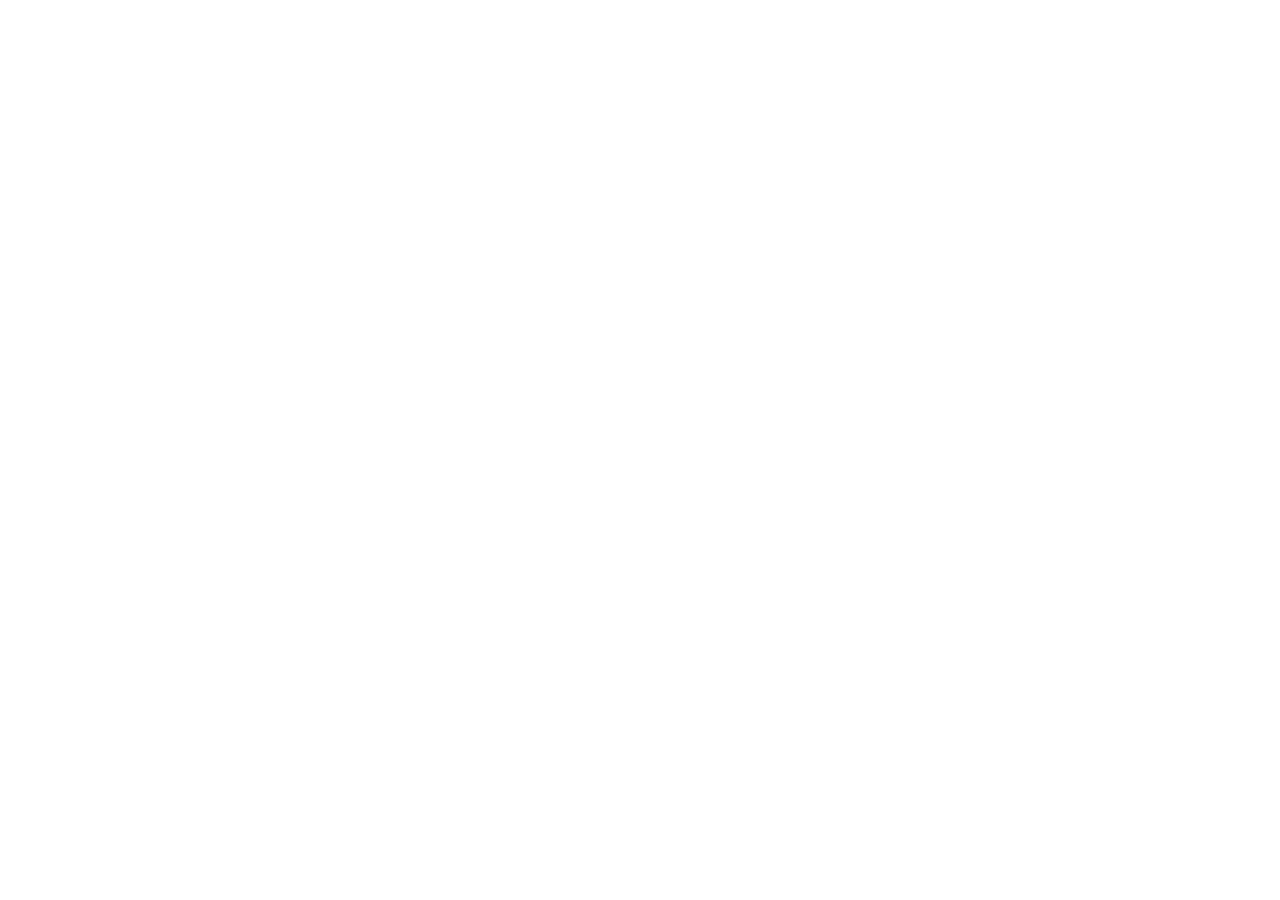
==== commit dd0e5820: "Fix GitHub Pages asset base path" ====
--- a/index.html
+++ b/index.html
@@ -7,10 +7,10 @@
       name="description"
       content="Ranking visual de matriculaciones electricas en Europa por pais, marca, modelo y combustible."
     />
-    <link rel="icon" type="image/svg+xml" href="/favicon.svg" />
+    <link rel="icon" type="image/svg+xml" href="/electricos-europa-public/favicon.svg" />
     <title>Electricos Europa</title>
-    <script type="module" crossorigin src="/assets/index-ty4TFEFK.js"></script>
-    <link rel="stylesheet" crossorigin href="/assets/index-CCgCZ5C-.css">
+    <script type="module" crossorigin src="/electricos-europa-public/assets/index-ty4TFEFK.js"></script>
+    <link rel="stylesheet" crossorigin href="/electricos-europa-public/assets/index-CCgCZ5C-.css">
   </head>
   <body>
     <div id="root"></div>
